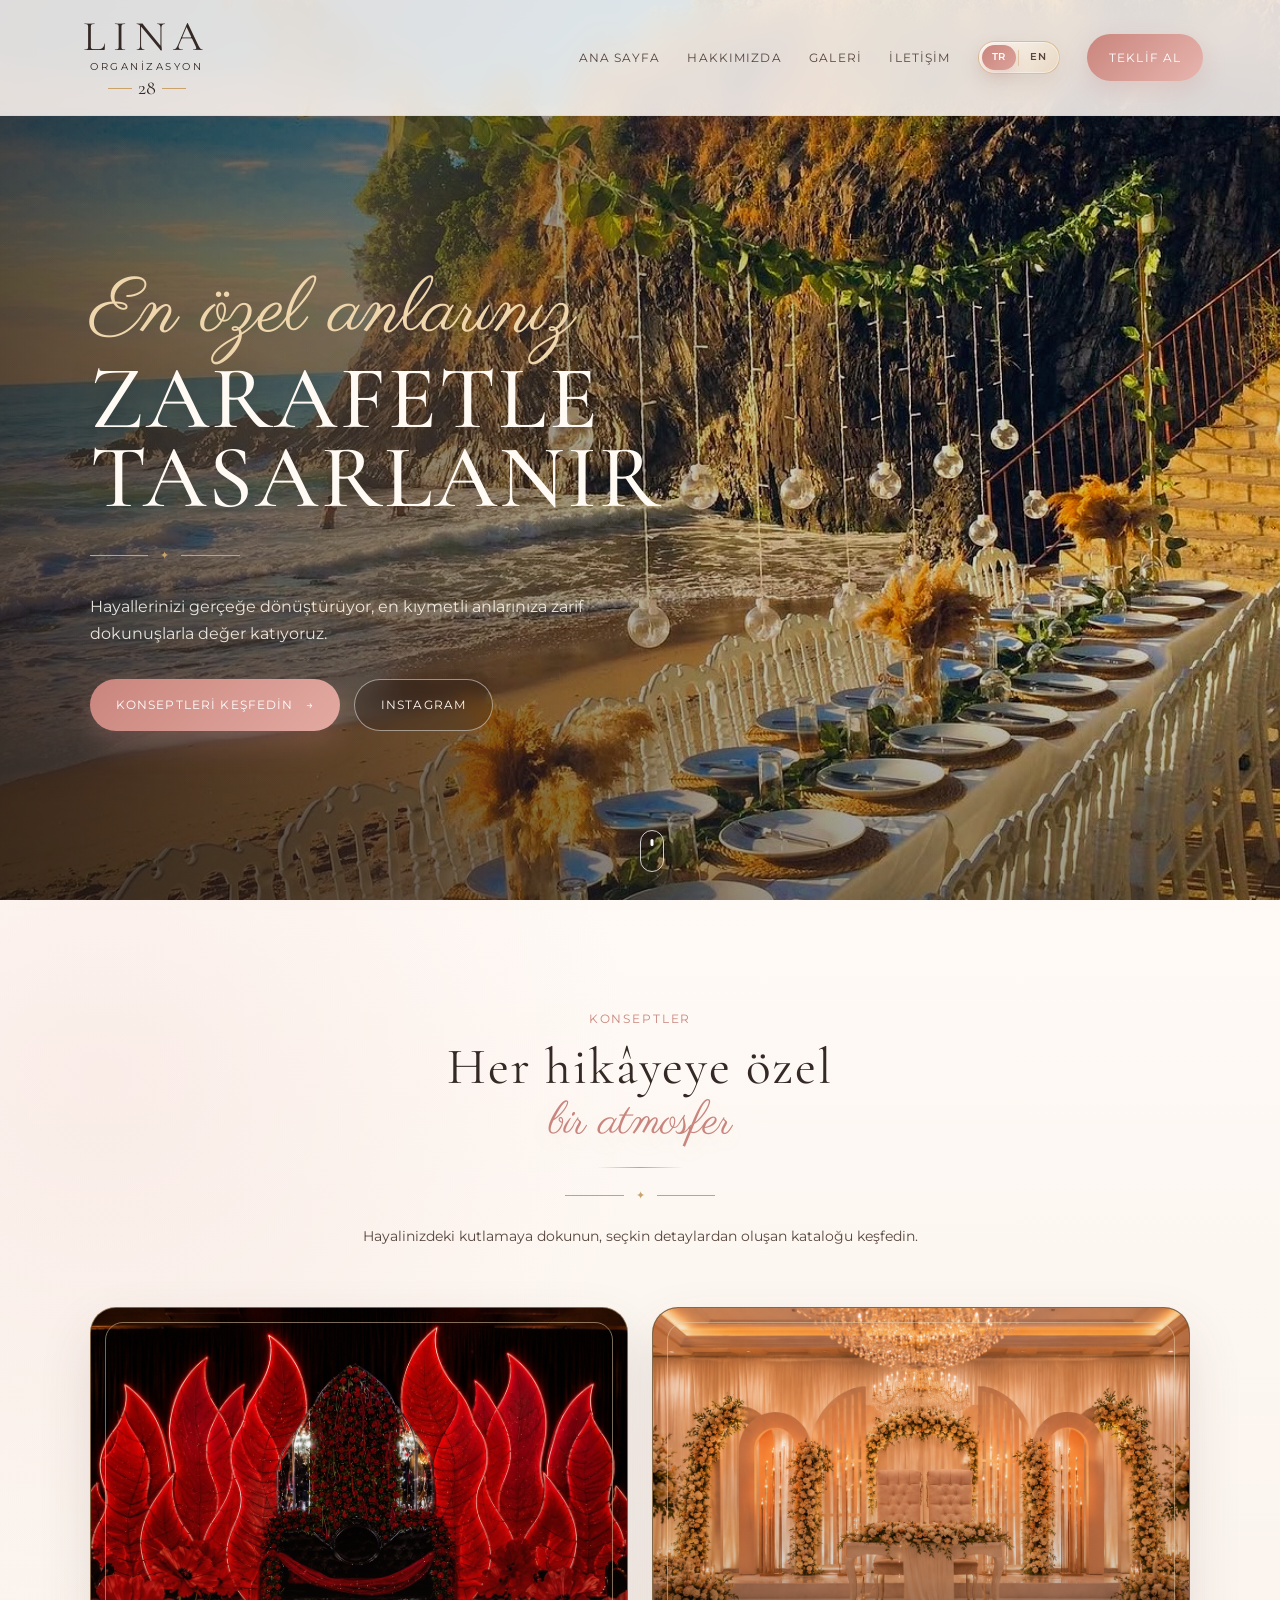
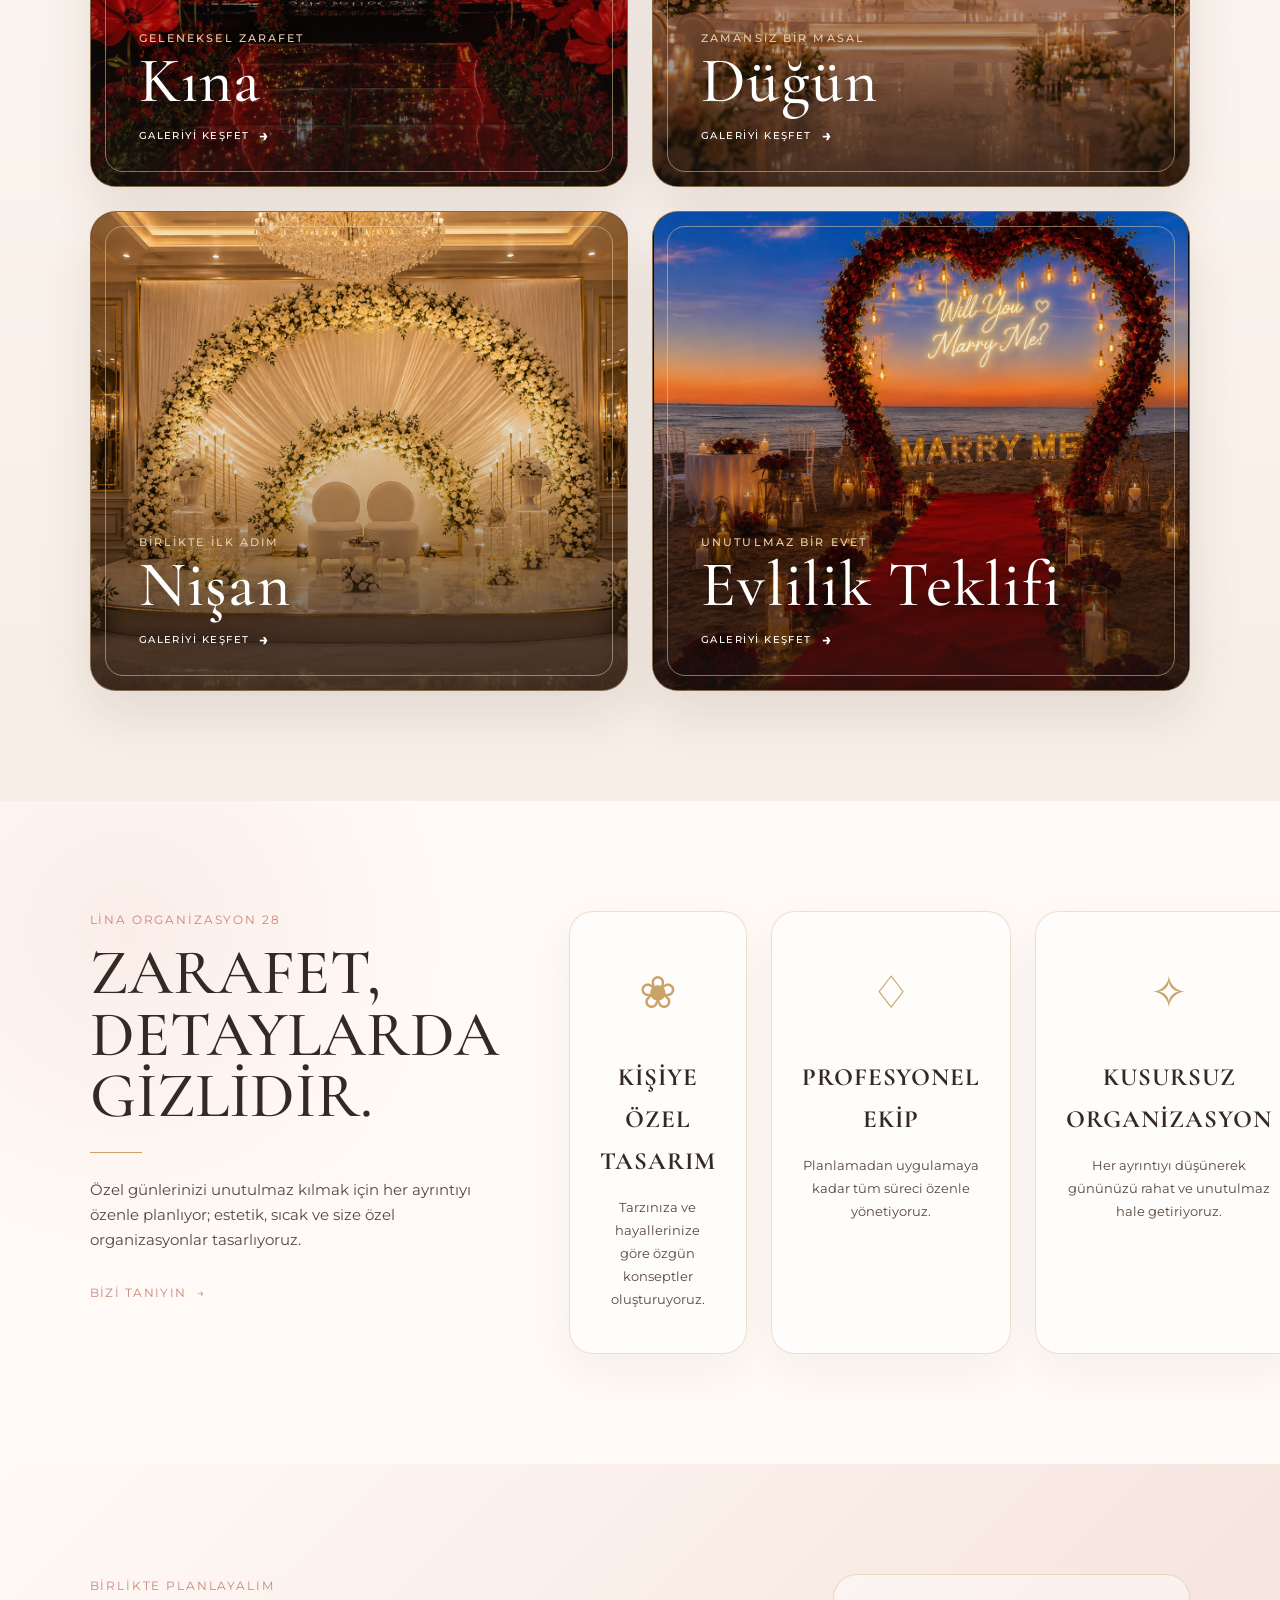
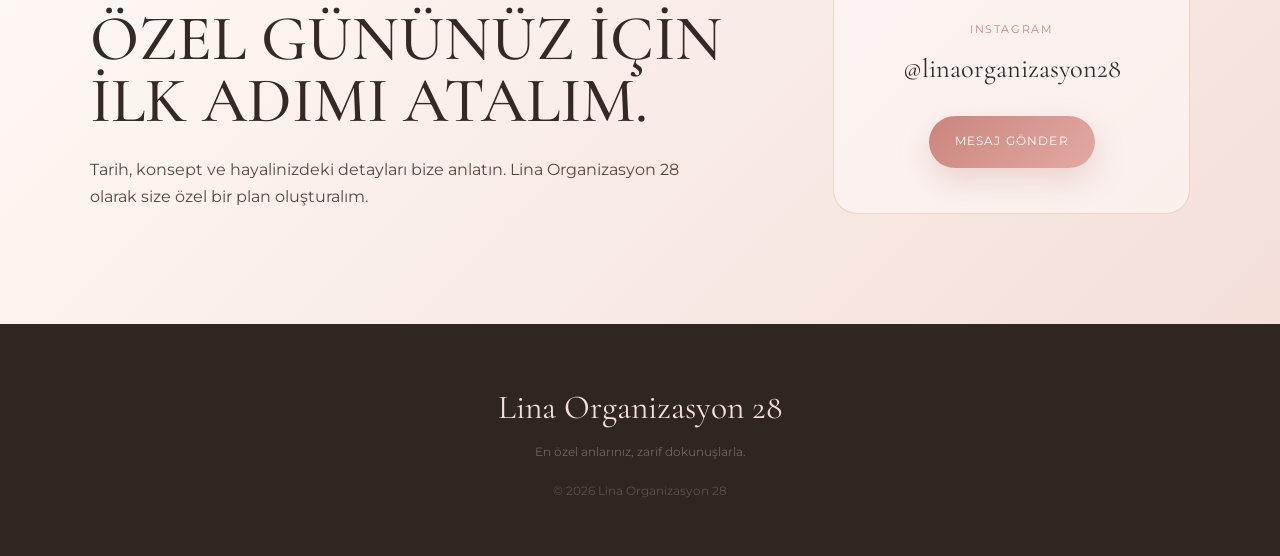
==== index.html @ 6e73aaab "Hero tasarımını daha canlı ve lüks yap" ====
<!DOCTYPE html>
<html lang="tr">
<head>
  <meta charset="UTF-8">
  <meta name="viewport" content="width=device-width, initial-scale=1.0">
  <meta name="description" content="Lina Organizasyon 28 - Düğün, nişan, kına, söz ve özel davet organizasyonları.">
  <title>Lina Organizasyon 28 | Zarafetle Tasarlanan Anlar</title>

  <link rel="preconnect" href="https://fonts.googleapis.com">
  <link rel="preconnect" href="https://fonts.gstatic.com" crossorigin>
  <link href="https://fonts.googleapis.com/css2?family=Cormorant+Garamond:wght@400;500;600;700&family=Montserrat:wght@300;400;500;600&family=Parisienne&display=swap" rel="stylesheet">

  <link rel="stylesheet" href="style.css?v=16">
</head>
<body>
  <header class="site-header">
    <a class="brand" href="#anasayfa">
      <span class="brand-main">LINA</span>
      <span class="brand-sub">ORGANİZASYON</span>
      <span class="brand-num">28</span>
    </a>

    <div class="language-switch mobile-language" role="group" aria-label="Dil seçimi" data-i18n-aria="languageLabel">
      <button type="button" data-language="tr" aria-pressed="true">TR</button>
      <span></span>
      <button type="button" data-language="en" aria-pressed="false">EN</button>
    </div>

    <button class="menu-toggle" aria-label="Menüyü aç" data-i18n-aria="menuOpen" aria-expanded="false">
      <span></span>
      <span></span>
    </button>

    <nav class="nav">
      <a href="#anasayfa" data-i18n="navHome">Ana Sayfa</a>
      <a href="#hakkimizda" data-i18n="navAbout">Hakkımızda</a>
      <a href="#galeri" data-i18n="navGallery">Galeri</a>
      <a href="#iletisim" data-i18n="navContact">İletişim</a>
      <div class="language-switch" role="group" aria-label="Dil seçimi" data-i18n-aria="languageLabel">
        <button type="button" data-language="tr" aria-pressed="true">TR</button>
        <span></span>
        <button type="button" data-language="en" aria-pressed="false">EN</button>
      </div>
      <a class="nav-button" href="https://www.instagram.com/linaorganizasyon28/" target="_blank" rel="noreferrer" data-i18n="navQuote">Teklif Al</a>
    </nav>
  </header>

  <main>
    <section class="hero" id="anasayfa">
      <div class="hero-shade"></div>
      <div class="hero-glow"></div>

      <div class="hero-content reveal">
        <p class="script" data-i18n="heroScript">En özel anlarınız</p>
        <h1 data-i18n-html="heroTitle">ZARAFETLE<br>TASARLANIR</h1>

        <div class="ornament">
          <span></span><b>✦</b><span></span>
        </div>

        <p class="hero-text" data-i18n="heroText">
          Hayallerinizi gerçeğe dönüştürüyor,
          en kıymetli anlarınıza zarif dokunuşlarla değer katıyoruz.
        </p>

        <div class="hero-actions">
          <a class="btn btn-primary" href="#galeri"><span data-i18n="heroCta">Konseptleri Keşfedin</span> <span>→</span></a>
          <a class="btn btn-soft" href="https://www.instagram.com/linaorganizasyon28/" target="_blank" rel="noreferrer">Instagram</a>
        </div>
      </div>

      <a class="scroll" href="#galeri" aria-label="Aşağı kaydır" data-i18n-aria="scrollDown"><span></span></a>
    </section>

    <section class="concepts section" id="galeri">
      <div class="section-title reveal">
        <p class="eyebrow" data-i18n="conceptsEyebrow">Konseptler</p>
        <h2 class="concepts-title" data-i18n-html="conceptsTitle"><span class="concepts-title-main">Her hikâyeye özel</span><span class="concepts-title-accent">bir atmosfer</span></h2>
        <div class="ornament dark">
          <span></span><b>✦</b><span></span>
        </div>
        <p class="concepts-intro" data-i18n="conceptsIntro">Hayalinizdeki kutlamaya dokunun, seçkin detaylardan oluşan kataloğu keşfedin.</p>
      </div>

      <div class="concept-grid">
        <button class="concept-card reveal" type="button" data-concept="kina" aria-haspopup="dialog">
          <img src="konseptler/kina.jpg" alt="Lüks kına gecesi konsepti" data-i18n-alt="kinaAlt" loading="lazy">
          <span class="concept-card-shade"></span>
          <span class="concept-card-copy"><small data-i18n="kinaKicker">Geleneksel zarafet</small><strong data-i18n="kinaTitle">Kına</strong><i><span data-i18n="exploreGallery">Galeriyi keşfet</span> <b>→</b></i></span>
        </button>

        <button class="concept-card reveal" type="button" data-concept="dugun" aria-haspopup="dialog">
          <img src="konseptler/dugun.jpg" alt="Şampanya tonlarında lüks düğün konsepti" data-i18n-alt="dugunAlt" loading="lazy">
          <span class="concept-card-shade"></span>
          <span class="concept-card-copy"><small data-i18n="dugunKicker">Zamansız bir masal</small><strong data-i18n="dugunTitle">Düğün</strong><i><span data-i18n="exploreGallery">Galeriyi keşfet</span> <b>→</b></i></span>
        </button>

        <button class="concept-card reveal" type="button" data-concept="nisan" aria-haspopup="dialog">
          <img src="konseptler/nisan.jpg" alt="Çiçeklerle hazırlanmış lüks nişan konsepti" data-i18n-alt="nisanAlt" loading="lazy">
          <span class="concept-card-shade"></span>
          <span class="concept-card-copy"><small data-i18n="nisanKicker">Birlikte ilk adım</small><strong data-i18n="nisanTitle">Nişan</strong><i><span data-i18n="exploreGallery">Galeriyi keşfet</span> <b>→</b></i></span>
        </button>

        <button class="concept-card reveal" type="button" data-concept="evlilik-teklifi" aria-haspopup="dialog">
          <img src="konseptler/evlilik-teklifi.jpg" alt="Romantik ve lüks evlilik teklifi konsepti" data-i18n-alt="proposalAlt" loading="lazy">
          <span class="concept-card-shade"></span>
          <span class="concept-card-copy"><small data-i18n="proposalKicker">Unutulmaz bir evet</small><strong data-i18n="proposalTitle">Evlilik Teklifi</strong><i><span data-i18n="exploreGallery">Galeriyi keşfet</span> <b>→</b></i></span>
        </button>
      </div>
    </section>

    <div class="catalog" id="conceptCatalog" role="dialog" aria-modal="true" aria-labelledby="catalogTitle" hidden>
      <div class="catalog-backdrop" data-catalog-close></div>
      <div class="catalog-panel">
        <button class="catalog-close" type="button" data-catalog-close aria-label="Kataloğu kapat" data-i18n-aria="catalogClose"><span></span><span></span></button>
        <header class="catalog-header">
          <p class="eyebrow" data-i18n="catalogEyebrow">Lina özel seçkisi</p>
          <h2 id="catalogTitle"></h2>
          <p id="catalogDescription"></p>
        </header>
        <div class="catalog-feature">
          <img id="catalogMainImage" src="" alt="">
          <span class="catalog-counter" id="catalogCounter"></span>
        </div>
        <div class="catalog-thumbnails" id="catalogThumbnails" aria-label="Katalog fotoğrafları" data-i18n-aria="catalogPhotos"></div>
        <div class="catalog-offers" id="catalogOffers"></div>
      </div>
    </div>

    <section class="intro section" id="hakkimizda">
      <div class="intro-copy reveal">
        <p class="eyebrow">Lina Organizasyon 28</p>
        <h2 data-i18n-html="aboutTitle">Zarafet,<br>detaylarda gizlidir.</h2>
        <div class="short-line"></div>
        <p data-i18n="aboutText">
          Özel günlerinizi unutulmaz kılmak için her ayrıntıyı özenle planlıyor;
          estetik, sıcak ve size özel organizasyonlar tasarlıyoruz.
        </p>
        <a class="text-link" href="#iletisim"><span data-i18n="aboutLink">Bizi tanıyın</span> <span>→</span></a>
      </div>

      <div class="feature-grid">
        <article class="feature-card reveal">
          <div class="icon">❀</div>
          <h3 data-i18n="featureOneTitle">Kişiye Özel Tasarım</h3>
          <p data-i18n="featureOneText">Tarzınıza ve hayallerinize göre özgün konseptler oluşturuyoruz.</p>
        </article>

        <article class="feature-card reveal">
          <div class="icon">♢</div>
          <h3 data-i18n="featureTwoTitle">Profesyonel Ekip</h3>
          <p data-i18n="featureTwoText">Planlamadan uygulamaya kadar tüm süreci özenle yönetiyoruz.</p>
        </article>

        <article class="feature-card reveal">
          <div class="icon">✧</div>
          <h3 data-i18n="featureThreeTitle">Kusursuz Organizasyon</h3>
          <p data-i18n="featureThreeText">Her ayrıntıyı düşünerek gününüzü rahat ve unutulmaz hale getiriyoruz.</p>
        </article>
      </div>
    </section>

    <section class="contact section" id="iletisim">
      <div class="contact-copy reveal">
        <p class="eyebrow" data-i18n="contactEyebrow">Birlikte planlayalım</p>
        <h2 data-i18n-html="contactTitle">Özel gününüz için<br>ilk adımı atalım.</h2>
        <p data-i18n="contactText">
          Tarih, konsept ve hayalinizdeki detayları bize anlatın.
          Lina Organizasyon 28 olarak size özel bir plan oluşturalım.
        </p>
      </div>

      <div class="contact-box reveal">
        <p class="contact-label">Instagram</p>
        <p class="contact-handle">@linaorganizasyon28</p>
        <a class="btn btn-primary" href="https://www.instagram.com/linaorganizasyon28/" target="_blank" rel="noreferrer">
          <span data-i18n="contactCta">Mesaj Gönder</span>
        </a>
      </div>
    </section>
  </main>

  <footer>
    <div class="footer-logo">Lina Organizasyon 28</div>
    <p data-i18n="footerText">En özel anlarınız, zarif dokunuşlarla.</p>
    <p class="copy">© <span id="year"></span> Lina Organizasyon 28</p>
  </footer>

  <script src="scripts.js?v=15"></script>
</body>
</html>
---- style.css ----
:root {
  --cream: #fffaf6;
  --ivory: #f8f0ea;
  --blush: #e7b5ae;
  --blush-dark: #c9857d;
  --champagne: #caa36b;
  --champagne-soft: #e7cfab;
  --brown: #57463e;
  --brown-deep: #342925;
  --white: #ffffff;
  --line: rgba(202, 163, 107, .32);
}

* {
  box-sizing: border-box;
  margin: 0;
  padding: 0;
}

html {
  scroll-behavior: smooth;
}

body {
  font-family: "Montserrat", sans-serif;
  color: var(--brown);
  background: var(--cream);
  line-height: 1.7;
  overflow-x: hidden;
}

a {
  color: inherit;
  text-decoration: none;
}

.site-header {
  position: fixed;
  top: 0;
  left: 0;
  width: 100%;
  z-index: 50;
  display: flex;
  align-items: center;
  justify-content: space-between;
  padding: 18px 6vw;
  background: rgba(255, 250, 246, .86);
  backdrop-filter: blur(16px);
  border-bottom: 1px solid rgba(202, 163, 107, .16);
  transition: .35s ease;
}

.site-header.scrolled {
  padding-top: 10px;
  padding-bottom: 10px;
  box-shadow: 0 10px 30px rgba(69, 49, 41, .08);
}

.brand {
  display: inline-flex;
  flex-direction: column;
  align-items: center;
  line-height: .9;
  color: var(--brown-deep);
  min-width: 140px;
}

.brand-main {
  font-family: "Cormorant Garamond", serif;
  font-size: 2.65rem;
  letter-spacing: .18em;
}

.brand-sub {
  margin-top: 6px;
  font-size: .62rem;
  letter-spacing: .25em;
}

.brand-num {
  position: relative;
  margin-top: 8px;
  font-family: "Cormorant Garamond", serif;
  font-size: 1.25rem;
}

.brand-num::before,
.brand-num::after {
  content: "";
  position: absolute;
  top: 50%;
  width: 24px;
  height: 1px;
  background: var(--champagne);
}

.brand-num::before { right: 24px; }
.brand-num::after { left: 24px; }

.nav {
  display: flex;
  align-items: center;
  gap: 2.15vw;
  font-size: .78rem;
  text-transform: uppercase;
  letter-spacing: .09em;
}

.nav a {
  position: relative;
}

.nav a:not(.nav-button)::after {
  content: "";
  position: absolute;
  left: 0;
  bottom: -8px;
  width: 0;
  height: 1px;
  background: var(--blush-dark);
  transition: .3s;
}

.nav a:hover::after {
  width: 100%;
}

.nav-button {
  padding: 13px 22px;
  border-radius: 999px;
  color: white;
  background: linear-gradient(135deg, var(--blush-dark), var(--blush));
  box-shadow: 0 9px 24px rgba(201, 133, 125, .24);
}

.language-switch {
  display: inline-flex;
  align-items: center;
  gap: 2px;
  padding: 3px;
  border: 1px solid rgba(202,163,107,.58);
  border-radius: 999px;
  background: linear-gradient(135deg, rgba(255,250,246,.94), rgba(231,207,171,.42));
  box-shadow: 0 8px 22px rgba(87,70,62,.1), inset 0 0 0 1px rgba(255,255,255,.4);
}

.language-switch span {
  width: 1px;
  height: 16px;
  background: rgba(202,163,107,.46);
}

.language-switch button {
  min-width: 34px;
  padding: 7px 9px;
  border: 0;
  border-radius: 999px;
  color: var(--brown);
  background: transparent;
  font: 600 .64rem/1 "Montserrat", sans-serif;
  letter-spacing: .08em;
  cursor: pointer;
  transition: color .25s ease, background .25s ease, box-shadow .25s ease;
}

.language-switch button[aria-pressed="true"] {
  color: white;
  background: linear-gradient(135deg, var(--blush-dark), #dca29a);
  box-shadow: 0 5px 13px rgba(201,133,125,.28);
}

.language-switch button:focus-visible {
  outline: 2px solid var(--champagne);
  outline-offset: 3px;
}

.mobile-language {
  display: none;
}

.menu-toggle {
  display: none;
  border: 0;
  background: transparent;
  width: 34px;
  height: 30px;
}

.menu-toggle span {
  display: block;
  height: 1px;
  background: var(--brown);
  margin: 8px 0;
}

.hero {
  min-height: 100vh;
  position: relative;
  display: flex;
  align-items: center;
  background-color: #5f463c;
  isolation: isolate;
  overflow: hidden;
}

.hero::before {
  content: "";
  position: absolute;
  inset: 0;
  z-index: -3;
  background: url("lina-sahil.jpeg") center 56% / cover no-repeat;
  filter: saturate(1.18) contrast(1.14) brightness(.96);
  transform: scale(1.015);
}

.hero-shade {
  position: absolute;
  inset: 0;
  z-index: -2;
  background:
    linear-gradient(90deg, rgba(29,20,16,.76) 0%, rgba(45,30,24,.58) 30%, rgba(39,26,21,.18) 58%, rgba(20,14,12,.08) 100%),
    linear-gradient(0deg, rgba(24,16,13,.34) 0%, transparent 38%, rgba(24,16,13,.1) 100%);
}

.hero-glow {
  position: absolute;
  inset: 0;
  z-index: -1;
  background: radial-gradient(circle at 18% 44%, rgba(218,181,127,.16), transparent 34%);
}

.hero-content {
  width: min(650px, 88vw);
  margin-left: 7vw;
  padding-top: 105px;
}

.script {
  font-family: "Parisienne", cursive;
  font-size: clamp(2.7rem, 6vw, 5.4rem);
  color: #efd6ad;
  line-height: 1;
  margin-bottom: 10px;
}

.hero h1,
.section h2,
.gallery h2 {
  font-family: "Cormorant Garamond", serif;
  font-weight: 500;
  color: var(--brown-deep);
  text-transform: uppercase;
}

.hero h1 {
  font-size: clamp(3.4rem, 7vw, 6.5rem);
  line-height: .88;
  letter-spacing: .025em;
  color: #fffaf3;
  text-shadow: 0 4px 28px rgba(20, 12, 9, .34);
}

html[lang="en"] .hero h1 {
  font-size: clamp(3.2rem, 6vw, 5.8rem);
}

.ornament {
  display: flex;
  align-items: center;
  gap: 12px;
  margin: 28px 0;
  width: 150px;
  color: var(--champagne);
}

.ornament span {
  flex: 1;
  height: 1px;
  background: currentColor;
}

.ornament b {
  font-size: .7rem;
  font-weight: 400;
}

.hero-text {
  max-width: 520px;
  font-size: 1rem;
  color: rgba(255, 250, 243, .88);
  text-shadow: 0 2px 16px rgba(20, 12, 9, .3);
}

.hero-actions {
  display: flex;
  flex-wrap: wrap;
  gap: 14px;
  margin-top: 32px;
}

.btn {
  display: inline-flex;
  align-items: center;
  justify-content: center;
  gap: 12px;
  min-height: 52px;
  padding: 0 26px;
  border-radius: 999px;
  text-transform: uppercase;
  font-size: .72rem;
  letter-spacing: .1em;
  transition: transform .25s ease, box-shadow .25s ease, background .25s ease;
}

.btn:hover {
  transform: translateY(-2px);
}

.btn-primary {
  color: white;
  background: linear-gradient(135deg, var(--blush-dark), #e3aaa2);
  box-shadow: 0 12px 30px rgba(201, 133, 125, .28);
}

.btn-soft {
  color: #fffaf3;
  border: 1px solid rgba(255,255,255,.48);
  background: rgba(35,24,20,.24);
  backdrop-filter: blur(8px);
}

.scroll {
  position: absolute;
  left: 50%;
  bottom: 28px;
  width: 24px;
  height: 42px;
  border: 1px solid rgba(255,255,255,.78);
  border-radius: 20px;
}

.scroll span {
  position: absolute;
  top: 8px;
  left: 50%;
  width: 3px;
  height: 7px;
  border-radius: 4px;
  background: white;
  transform: translateX(-50%);
  animation: scroll 1.8s infinite;
}

@keyframes scroll {
  0% { opacity: 0; transform: translate(-50%, 0); }
  45% { opacity: 1; }
  100% { opacity: 0; transform: translate(-50%, 14px); }
}

.section {
  padding: 110px 7vw;
}

.intro {
  display: grid;
  grid-template-columns: .9fr 1.7fr;
  gap: 70px;
  background:
    radial-gradient(circle at 10% 20%, rgba(231,181,174,.18), transparent 25%),
    var(--cream);
}

.eyebrow {
  color: var(--blush-dark);
  text-transform: uppercase;
  font-size: .72rem;
  letter-spacing: .16em;
  margin-bottom: 12px;
}

.intro-copy h2,
.contact h2 {
  font-size: clamp(2.8rem, 5vw, 4.7rem);
  line-height: .96;
}

.short-line {
  width: 52px;
  height: 1px;
  background: var(--champagne);
  margin: 25px 0;
}

.intro-copy > p:not(.eyebrow) {
  max-width: 400px;
  font-size: .92rem;
}

.text-link {
  display: inline-flex;
  gap: 10px;
  margin-top: 30px;
  text-transform: uppercase;
  font-size: .74rem;
  letter-spacing: .12em;
  color: var(--blush-dark);
}

.feature-grid {
  display: grid;
  grid-template-columns: repeat(3, 1fr);
  gap: 24px;
}

.feature-card {
  min-height: 340px;
  padding: 42px 30px;
  border: 1px solid var(--line);
  border-radius: 24px;
  background: rgba(255,255,255,.5);
  text-align: center;
  box-shadow: 0 16px 44px rgba(71,48,39,.05);
  transition: transform .35s ease, box-shadow .35s ease;
}

.feature-card:hover {
  transform: translateY(-7px);
  box-shadow: 0 20px 54px rgba(71,48,39,.09);
}

.icon {
  font-size: 2.8rem;
  color: var(--champagne);
  margin-bottom: 26px;
}

.feature-card h3 {
  font-family: "Cormorant Garamond", serif;
  font-size: 1.55rem;
  text-transform: uppercase;
  letter-spacing: .04em;
  color: var(--brown-deep);
}

.feature-card p {
  font-size: .84rem;
  margin-top: 14px;
}

.section-title {
  text-align: center;
  margin-bottom: 58px;
}

.section-title h2 {
  font-size: clamp(2.8rem, 5vw, 4.8rem);
}

.section-title .ornament {
  margin: 18px auto 0;
}

.ornament.dark {
  color: var(--champagne);
}

.concepts {
  background:
    radial-gradient(circle at 8% 12%, rgba(231,181,174,.18), transparent 30%),
    linear-gradient(180deg, #fffaf6 0%, #f7eee6 100%);
}

.concepts .section-title {
  max-width: 760px;
  margin-inline: auto;
}

.concepts .concepts-title {
  position: relative;
  display: flex;
  align-items: center;
  flex-direction: column;
  gap: 2px;
  padding-bottom: 23px;
  font-size: clamp(2.15rem, 4vw, 3.75rem);
  font-weight: 400;
  line-height: .98;
  letter-spacing: .035em;
  text-transform: none;
}

.concepts-title::after {
  content: "";
  position: absolute;
  bottom: 0;
  left: 50%;
  width: 86px;
  height: 1px;
  background: linear-gradient(90deg, transparent, var(--champagne), transparent);
  opacity: 0;
  transform: translateX(-50%) scaleX(0);
  transform-origin: center;
}

.concepts-title-main,
.concepts-title-accent {
  display: block;
  opacity: 0;
  transform: translateY(16px);
}

.concepts-title-main {
  color: var(--brown-deep);
}

.concepts-title-accent {
  margin-top: 6px;
  color: var(--blush-dark);
  font-family: "Parisienne", cursive;
  font-size: .9em;
  font-weight: 400;
  letter-spacing: 0;
  text-shadow: 0 8px 24px rgba(201,133,125,.14);
}

.section-title.visible .concepts-title-main {
  animation: conceptTitleRise .8s cubic-bezier(.2,.7,.25,1) .08s forwards;
}

.section-title.visible .concepts-title-accent {
  animation: conceptTitleRise .9s cubic-bezier(.2,.7,.25,1) .25s forwards;
}

.section-title.visible .concepts-title::after {
  animation: conceptLineReveal .9s ease .5s forwards;
}

@keyframes conceptTitleRise {
  to {
    opacity: 1;
    transform: translateY(0);
  }
}

@keyframes conceptLineReveal {
  to {
    opacity: 1;
    transform: translateX(-50%) scaleX(1);
  }
}

.concepts-intro {
  max-width: 620px;
  margin: 20px auto 0;
  font-size: .88rem;
}

@media (prefers-reduced-motion: reduce) {
  .concepts-title-main,
  .concepts-title-accent,
  .concepts-title::after {
    animation: none !important;
    opacity: 1;
    transform: none;
  }

  .concepts-title::after {
    transform: translateX(-50%) scaleX(1);
  }
}

.concept-grid {
  max-width: 1320px;
  margin: 0 auto;
  display: grid;
  grid-template-columns: repeat(2, minmax(0, 1fr));
  gap: 24px;
}

.concept-card {
  position: relative;
  min-height: 480px;
  overflow: hidden;
  padding: 0;
  border: 1px solid rgba(202,163,107,.5);
  border-radius: 26px;
  background: #3b2e29;
  color: white;
  cursor: pointer;
  text-align: left;
  box-shadow: 0 22px 54px rgba(71,48,39,.12);
}

.concept-card::after {
  content: "";
  position: absolute;
  inset: 14px;
  z-index: 2;
  border: 1px solid rgba(231,207,171,.52);
  border-radius: 18px;
  pointer-events: none;
}

.concept-card img {
  width: 100%;
  height: 100%;
  position: absolute;
  inset: 0;
  object-fit: cover;
  transition: transform .7s cubic-bezier(.2,.75,.25,1);
}

.concept-card-shade {
  position: absolute;
  inset: 0;
  z-index: 1;
  background: linear-gradient(180deg, rgba(27,18,15,.03) 32%, rgba(27,18,15,.2) 58%, rgba(27,18,15,.78) 100%);
}

.concept-card-copy {
  position: absolute;
  z-index: 3;
  left: 48px;
  right: 48px;
  bottom: 42px;
  display: flex;
  flex-direction: column;
  text-shadow: 0 2px 18px rgba(22,14,11,.42);
}

.concept-card-copy small {
  margin-bottom: 4px;
  color: var(--champagne-soft);
  font: 500 .66rem/1.4 "Montserrat", sans-serif;
  letter-spacing: .2em;
  text-transform: uppercase;
}

.concept-card-copy strong {
  font: 500 clamp(2.8rem, 5vw, 4.6rem)/.95 "Cormorant Garamond", serif;
  letter-spacing: .02em;
}

.concept-card-copy i {
  display: flex;
  align-items: center;
  gap: 10px;
  margin-top: 16px;
  font: normal 500 .65rem/1 "Montserrat", sans-serif;
  letter-spacing: .14em;
  text-transform: uppercase;
}

.concept-card-copy i b {
  font-size: 1rem;
  transition: transform .3s ease;
}

.concept-card:hover img,
.concept-card:focus-visible img {
  transform: scale(1.045);
}

.concept-card:hover .concept-card-copy i b,
.concept-card:focus-visible .concept-card-copy i b {
  transform: translateX(5px);
}

.concept-card:focus-visible {
  outline: 3px solid var(--champagne);
  outline-offset: 5px;
}

body.catalog-open {
  overflow: hidden;
}

.catalog[hidden] {
  display: none;
}

.catalog {
  position: fixed;
  inset: 0;
  z-index: 100;
  display: grid;
  place-items: center;
  padding: 24px;
}

.catalog-backdrop {
  position: absolute;
  inset: 0;
  background: rgba(30,22,19,.88);
  backdrop-filter: blur(12px);
}

.catalog-panel {
  position: relative;
  z-index: 1;
  width: min(1180px, 100%);
  max-height: calc(100vh - 48px);
  overflow-y: auto;
  padding: 48px;
  border: 1px solid rgba(231,207,171,.42);
  border-radius: 28px;
  background: linear-gradient(145deg, #fffaf6, #f1e3d8);
  box-shadow: 0 30px 90px rgba(0,0,0,.35);
}

.catalog-close {
  position: absolute;
  top: 24px;
  right: 24px;
  z-index: 3;
  width: 46px;
  height: 46px;
  border: 1px solid rgba(87,70,62,.22);
  border-radius: 50%;
  background: rgba(255,250,246,.9);
  cursor: pointer;
}

.catalog-close span {
  position: absolute;
  top: 50%;
  left: 12px;
  width: 20px;
  height: 1px;
  background: var(--brown-deep);
  transform: rotate(45deg);
}

.catalog-close span:last-child {
  transform: rotate(-45deg);
}

.catalog-header {
  padding-right: 60px;
  margin-bottom: 28px;
}

.catalog-header h2 {
  color: var(--brown-deep);
  font: 500 clamp(2.8rem, 6vw, 5rem)/.95 "Cormorant Garamond", serif;
  text-transform: uppercase;
}

.catalog-header > p:last-child {
  max-width: 680px;
  margin-top: 10px;
  font-size: .85rem;
}

.catalog-feature {
  position: relative;
  overflow: hidden;
  min-height: 520px;
  border-radius: 20px;
  background: #392d28;
  box-shadow: 0 18px 44px rgba(71,48,39,.14);
}

.catalog-feature img {
  position: absolute;
  inset: 0;
  width: 100%;
  height: 100%;
  object-fit: cover;
}

.catalog-counter {
  position: absolute;
  right: 18px;
  bottom: 18px;
  padding: 7px 13px;
  border: 1px solid rgba(255,255,255,.28);
  border-radius: 999px;
  color: white;
  background: rgba(31,22,19,.58);
  backdrop-filter: blur(8px);
  font-size: .68rem;
  letter-spacing: .12em;
}

.catalog-thumbnails {
  display: grid;
  grid-template-columns: repeat(auto-fit, minmax(150px, 1fr));
  gap: 14px;
  margin-top: 18px;
}

.catalog-offers[hidden],
.catalog-feature[hidden],
.catalog-thumbnails[hidden] {
  display: none;
}

.catalog-offers {
  display: grid;
  grid-template-columns: repeat(2, minmax(0, 1fr));
  gap: 22px;
}

.catalog-offer-card {
  overflow: hidden;
  border: 1px solid rgba(202,163,107,.42);
  border-radius: 20px;
  background: rgba(255,255,255,.64);
  box-shadow: 0 16px 40px rgba(71,48,39,.1);
  scroll-margin: 28px;
  transition: border-color .3s ease, box-shadow .3s ease;
}

.catalog-offer-card.selected {
  border-color: var(--champagne);
  box-shadow: 0 0 0 3px rgba(202,163,107,.2), 0 22px 52px rgba(71,48,39,.16);
}

.catalog-offer-card > img {
  display: block;
  width: 100%;
  aspect-ratio: 1 / 1;
  object-fit: cover;
}

.catalog-offer-card > div {
  display: flex;
  align-items: stretch;
  flex-direction: column;
  gap: 12px;
  padding: 22px;
}

.catalog-offer-card h3 {
  color: var(--brown-deep);
  font: 500 clamp(1.35rem, 2.4vw, 1.9rem)/1 "Cormorant Garamond", serif;
  letter-spacing: .035em;
  text-transform: uppercase;
}

.catalog-offer-prompt {
  color: #79685f;
  font-size: .72rem;
  line-height: 1.5;
}

.catalog-offer-actions {
  display: grid;
  grid-template-columns: repeat(2, minmax(0, 1fr));
  gap: 10px;
  margin-top: 4px;
}

.catalog-contact-card {
  display: flex;
  flex-direction: column;
  gap: 3px;
  padding: 14px;
  border: 1px solid rgba(202,163,107,.34);
  border-radius: 14px;
  background: rgba(255,250,246,.82);
}

.catalog-contact-card > strong {
  color: var(--brown-deep);
  font: 600 .78rem/1.3 "Montserrat", sans-serif;
}

.catalog-contact-card > span {
  color: #8a766c;
  font-size: .64rem;
  letter-spacing: .04em;
}

.catalog-contact-controls {
  display: grid;
  grid-template-columns: 1.25fr .75fr;
  gap: 7px;
  margin-top: 9px;
}

.catalog-contact-button {
  display: inline-flex;
  align-items: center;
  justify-content: center;
  min-height: 38px;
  padding: 9px 12px;
  border: 1px solid rgba(201,133,125,.34);
  border-radius: 999px;
  font-size: .64rem;
  font-weight: 600;
  letter-spacing: .06em;
  text-transform: uppercase;
  text-align: center;
  transition: transform .25s ease, box-shadow .25s ease, background .25s ease;
}

.catalog-contact-button.whatsapp {
  color: white;
  background: linear-gradient(135deg, var(--blush-dark), #dca29a);
  box-shadow: 0 7px 18px rgba(201,133,125,.22);
}

.catalog-contact-button.call {
  color: var(--brown-deep);
  background: linear-gradient(135deg, #fffaf6, var(--champagne-soft));
  box-shadow: 0 7px 18px rgba(202,163,107,.16);
}

.catalog-contact-button:hover,
.catalog-contact-button:focus-visible {
  transform: translateY(-2px);
  box-shadow: 0 11px 24px rgba(87,70,62,.22);
}

.catalog-thumb {
  position: relative;
  overflow: hidden;
  min-height: 120px;
  padding: 0;
  border: 2px solid transparent;
  border-radius: 14px;
  background: #e4d6cc;
  cursor: pointer;
}

.catalog-thumb img {
  position: absolute;
  inset: 0;
  width: 100%;
  height: 100%;
  object-fit: cover;
}

.catalog-thumb.active {
  border-color: var(--champagne);
  box-shadow: 0 7px 20px rgba(87,70,62,.16);
}

.contact {
  display: grid;
  grid-template-columns: 1.3fr .7fr;
  align-items: center;
  gap: 80px;
  background: linear-gradient(135deg, #fffaf6, #f4dfd9);
}

.contact-copy > p:last-child {
  max-width: 600px;
  margin-top: 25px;
}

.contact-box {
  padding: 45px;
  border: 1px solid rgba(202,163,107,.35);
  border-radius: 24px;
  background: rgba(255,255,255,.45);
  text-align: center;
}

.contact-label {
  text-transform: uppercase;
  letter-spacing: .14em;
  font-size: .7rem;
  color: var(--blush-dark);
}

.contact-handle {
  font-family: "Cormorant Garamond", serif;
  font-size: 1.65rem;
  margin: 8px 0 24px;
  color: var(--brown-deep);
}

footer {
  padding: 55px 7vw;
  text-align: center;
  color: #75645c;
  background: #2f2521;
}

.footer-logo {
  font-family: "Cormorant Garamond", serif;
  font-size: 2.1rem;
  color: #f4dfd9;
  margin-bottom: 5px;
}

footer p {
  font-size: .78rem;
}

.copy {
  margin-top: 18px;
  opacity: .7;
}

.reveal {
  opacity: 0;
  transform: translateY(26px);
  transition: opacity .8s ease, transform .8s ease;
}

.reveal.visible {
  opacity: 1;
  transform: translateY(0);
}

@media (max-width: 980px) {
  .site-header {
    padding: 12px 5vw;
  }

  .brand-main {
    font-size: 2rem;
  }

  .nav {
    position: fixed;
    top: 0;
    right: -100%;
    width: min(350px, 86vw);
    height: 100vh;
    padding: 120px 36px 50px;
    flex-direction: column;
    align-items: flex-start;
    gap: 26px;
    background: rgba(255,250,246,.98);
    transition: right .35s ease;
    box-shadow: -20px 0 50px rgba(52,41,37,.08);
  }

  .nav .language-switch {
    display: none;
  }

  .mobile-language {
    display: inline-flex;
    position: absolute;
    top: 50%;
    right: calc(5vw + 52px);
    z-index: 61;
    transform: translateY(-50%);
    background: linear-gradient(135deg, rgba(255,250,246,.98), rgba(231,207,171,.58));
    backdrop-filter: blur(10px);
  }

  .nav-button {
    order: 3;
  }

  .nav.open { right: 0; }

  .menu-toggle {
    display: block;
    z-index: 60;
  }

  .intro,
  .contact {
    grid-template-columns: 1fr;
  }

  .feature-grid {
    grid-template-columns: 1fr;
  }

  .feature-card {
    min-height: auto;
  }

  .concept-card {
    min-height: 410px;
  }

  .catalog-panel {
    padding: 40px;
  }

  .catalog-feature {
    min-height: 440px;
  }
}

@media (max-width: 650px) {
  .hero {
    min-height: 94vh;
  }

  .hero::before {
    background-position: 64% center;
  }

  .hero-shade {
    background:
      linear-gradient(90deg, rgba(29,20,16,.74) 0%, rgba(42,28,23,.56) 48%, rgba(25,17,14,.16) 100%),
      linear-gradient(0deg, rgba(22,15,12,.38) 0%, transparent 48%);
  }

  .hero-glow {
    background: radial-gradient(circle at 18% 42%, rgba(218,181,127,.14), transparent 42%);
  }

  .hero-content {
    margin-left: 6vw;
    padding-top: 90px;
  }

  .script {
    font-size: 2.65rem;
  }

  .hero h1 {
    font-size: 3.4rem;
  }

  html[lang="en"] .hero h1 {
    font-size: 3rem;
  }

  .hero-text {
    font-size: .88rem;
    max-width: 82vw;
  }

  .section {
    padding: 78px 6vw;
  }

  .intro {
    gap: 45px;
  }

  .concept-grid {
    grid-template-columns: 1fr;
    gap: 18px;
  }

  .concept-card {
    min-height: 430px;
    border-radius: 20px;
  }

  .concept-card::after {
    inset: 10px;
    border-radius: 14px;
  }

  .concept-card-copy {
    left: 30px;
    right: 30px;
    bottom: 30px;
  }

  .catalog {
    padding: 0;
  }

  .catalog-panel {
    width: 100%;
    height: 100%;
    max-height: none;
    padding: 74px 20px 30px;
    border: 0;
    border-radius: 0;
  }

  .catalog-close {
    position: fixed;
    top: 16px;
    right: 16px;
  }

  .catalog-header {
    padding-right: 0;
  }

  .catalog-feature {
    min-height: 54vh;
    border-radius: 16px;
  }

  .catalog-thumbnails {
    grid-template-columns: repeat(2, minmax(0, 1fr));
  }

  .catalog-offers {
    grid-template-columns: 1fr;
  }

  .catalog-offer-card > div {
    align-items: stretch;
    flex-direction: column;
  }

  .catalog-offer-actions {
    grid-template-columns: 1fr;
  }

  .catalog-thumb {
    min-height: 100px;
  }

  .contact {
    gap: 40px;
  }

  .contact-box {
    padding: 35px 20px;
  }
}
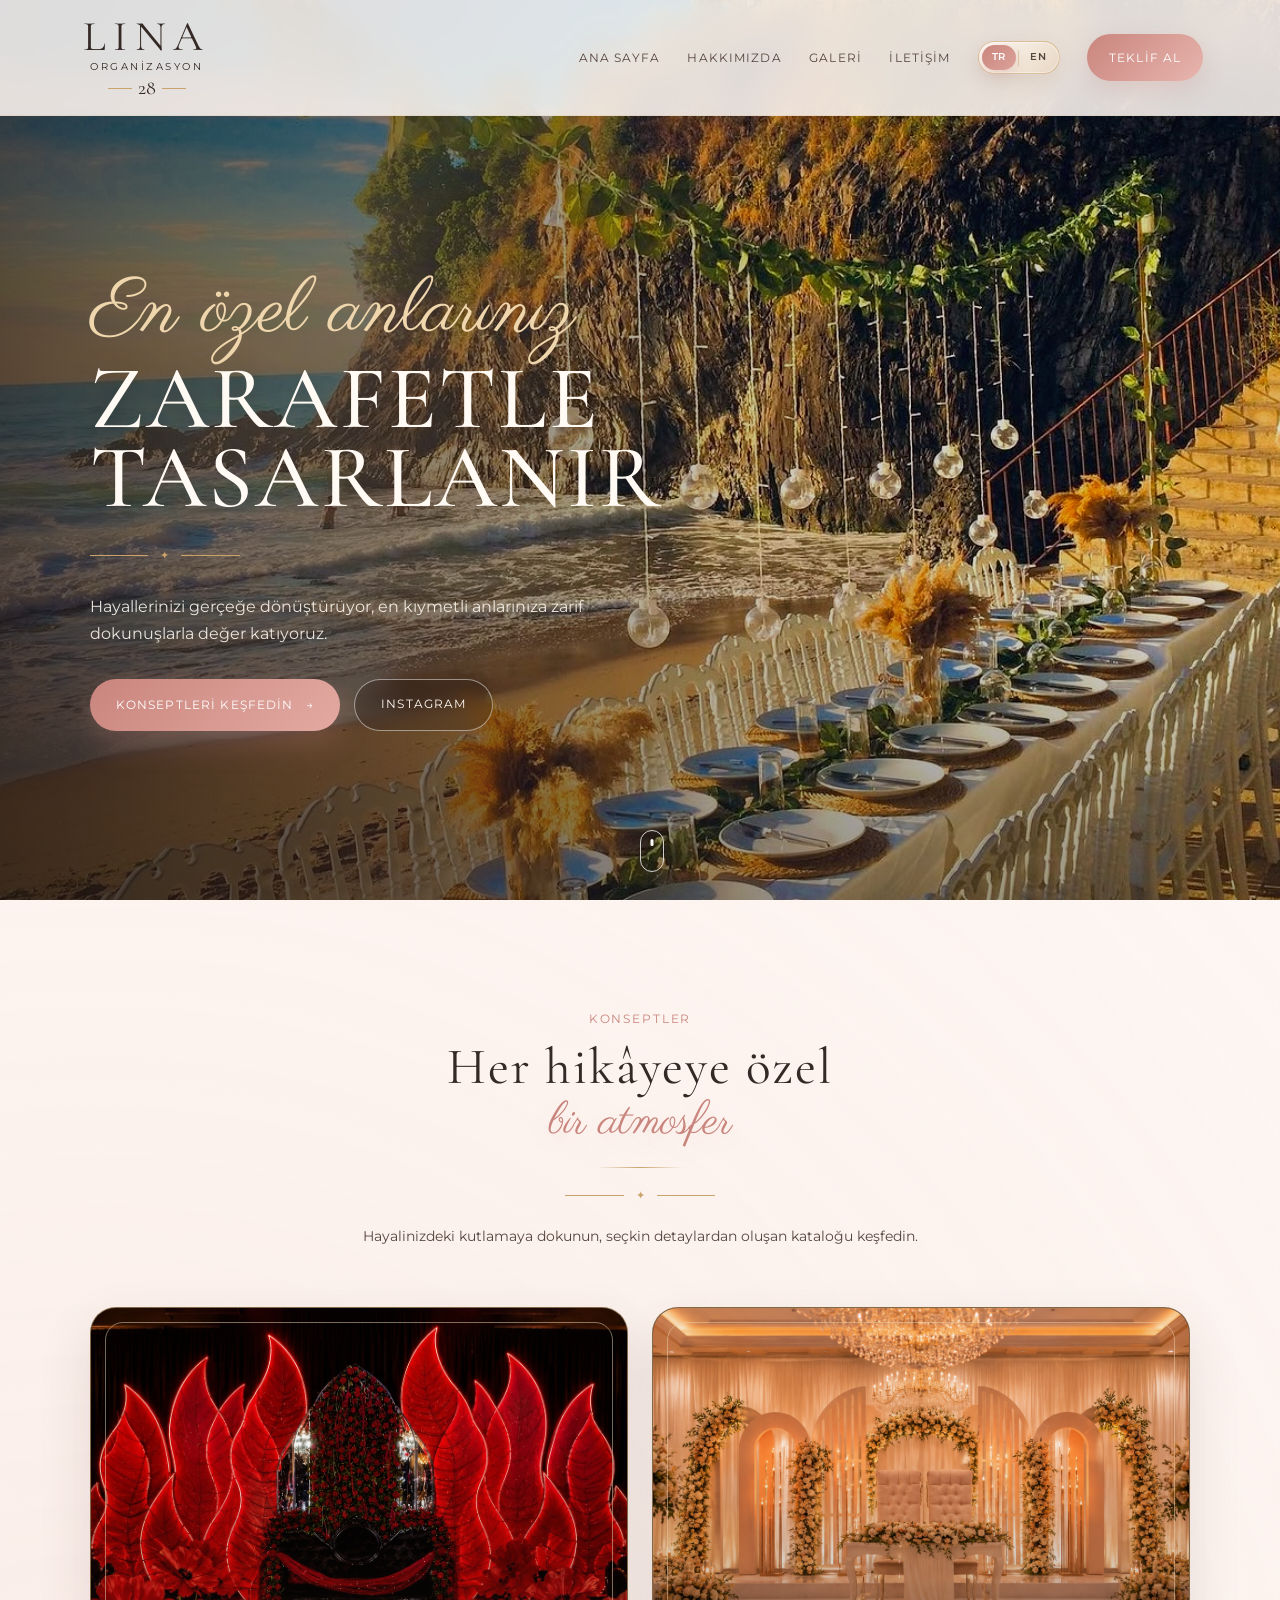
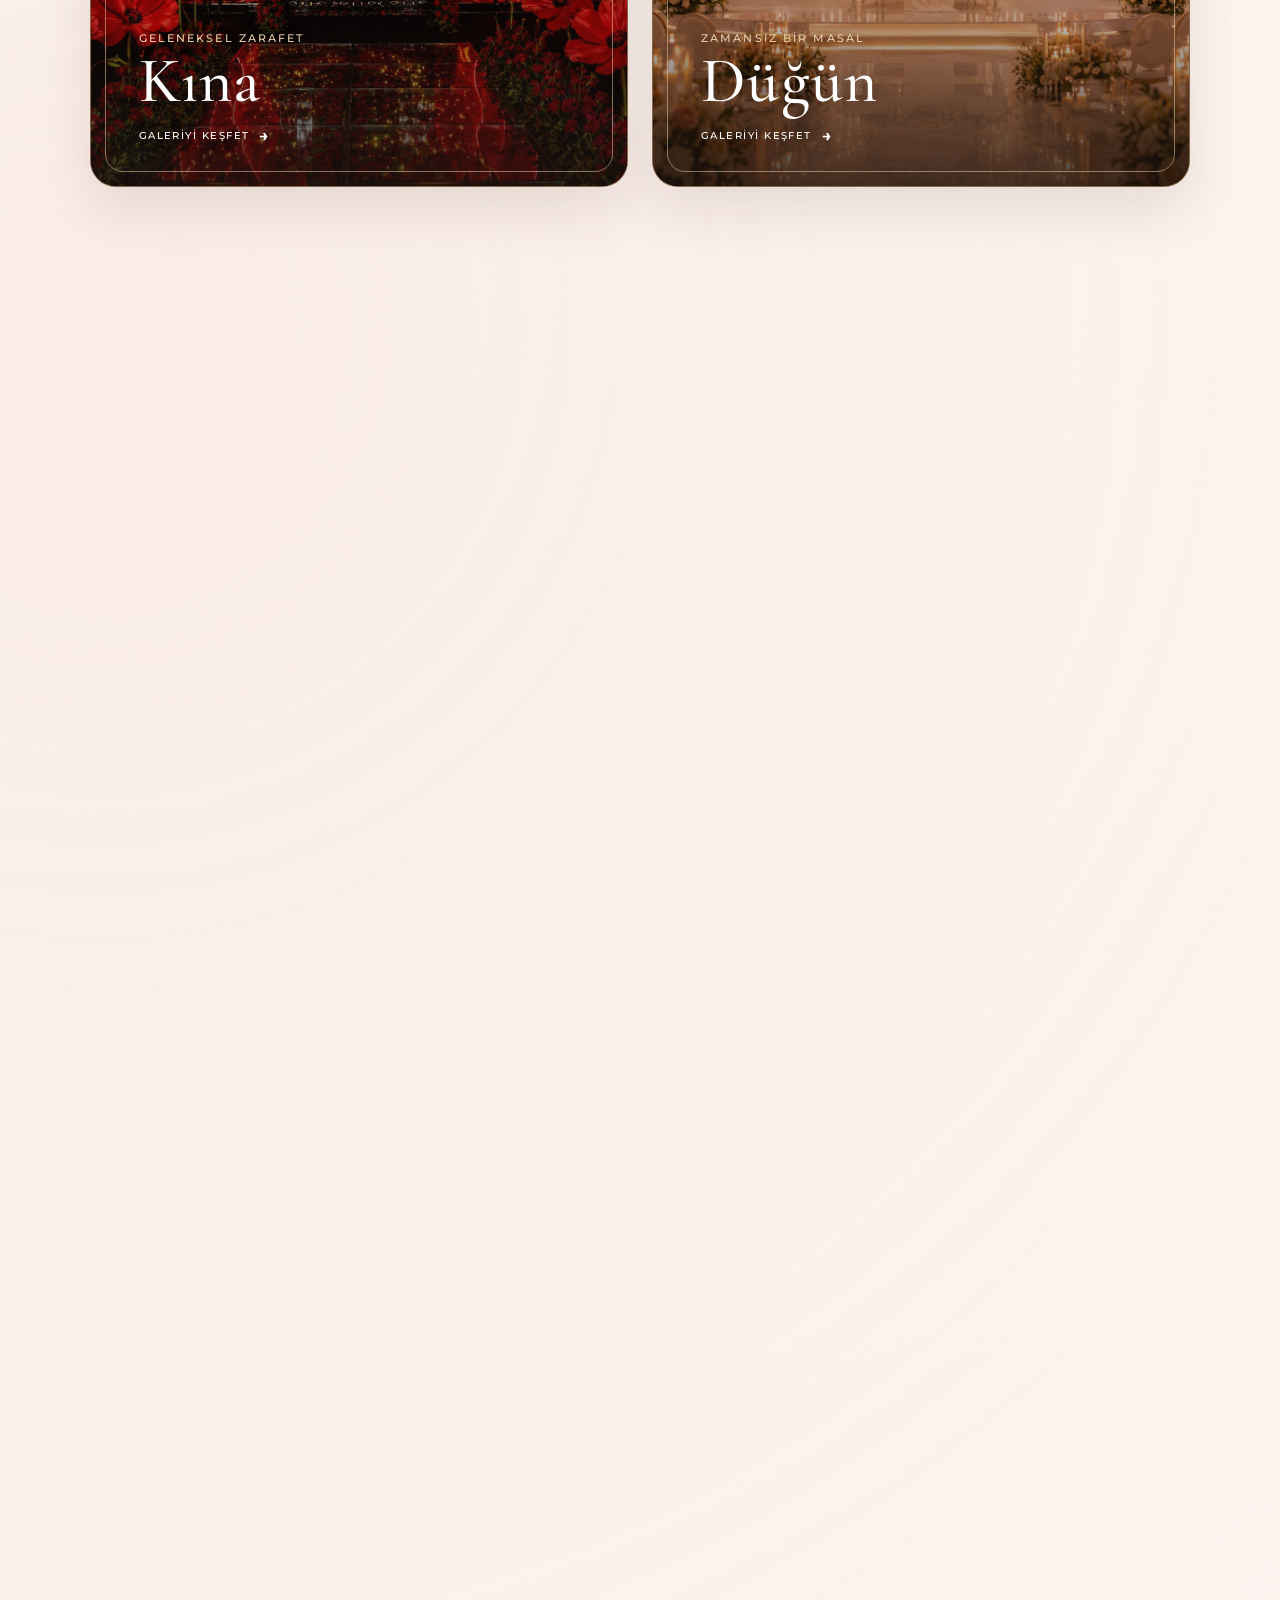
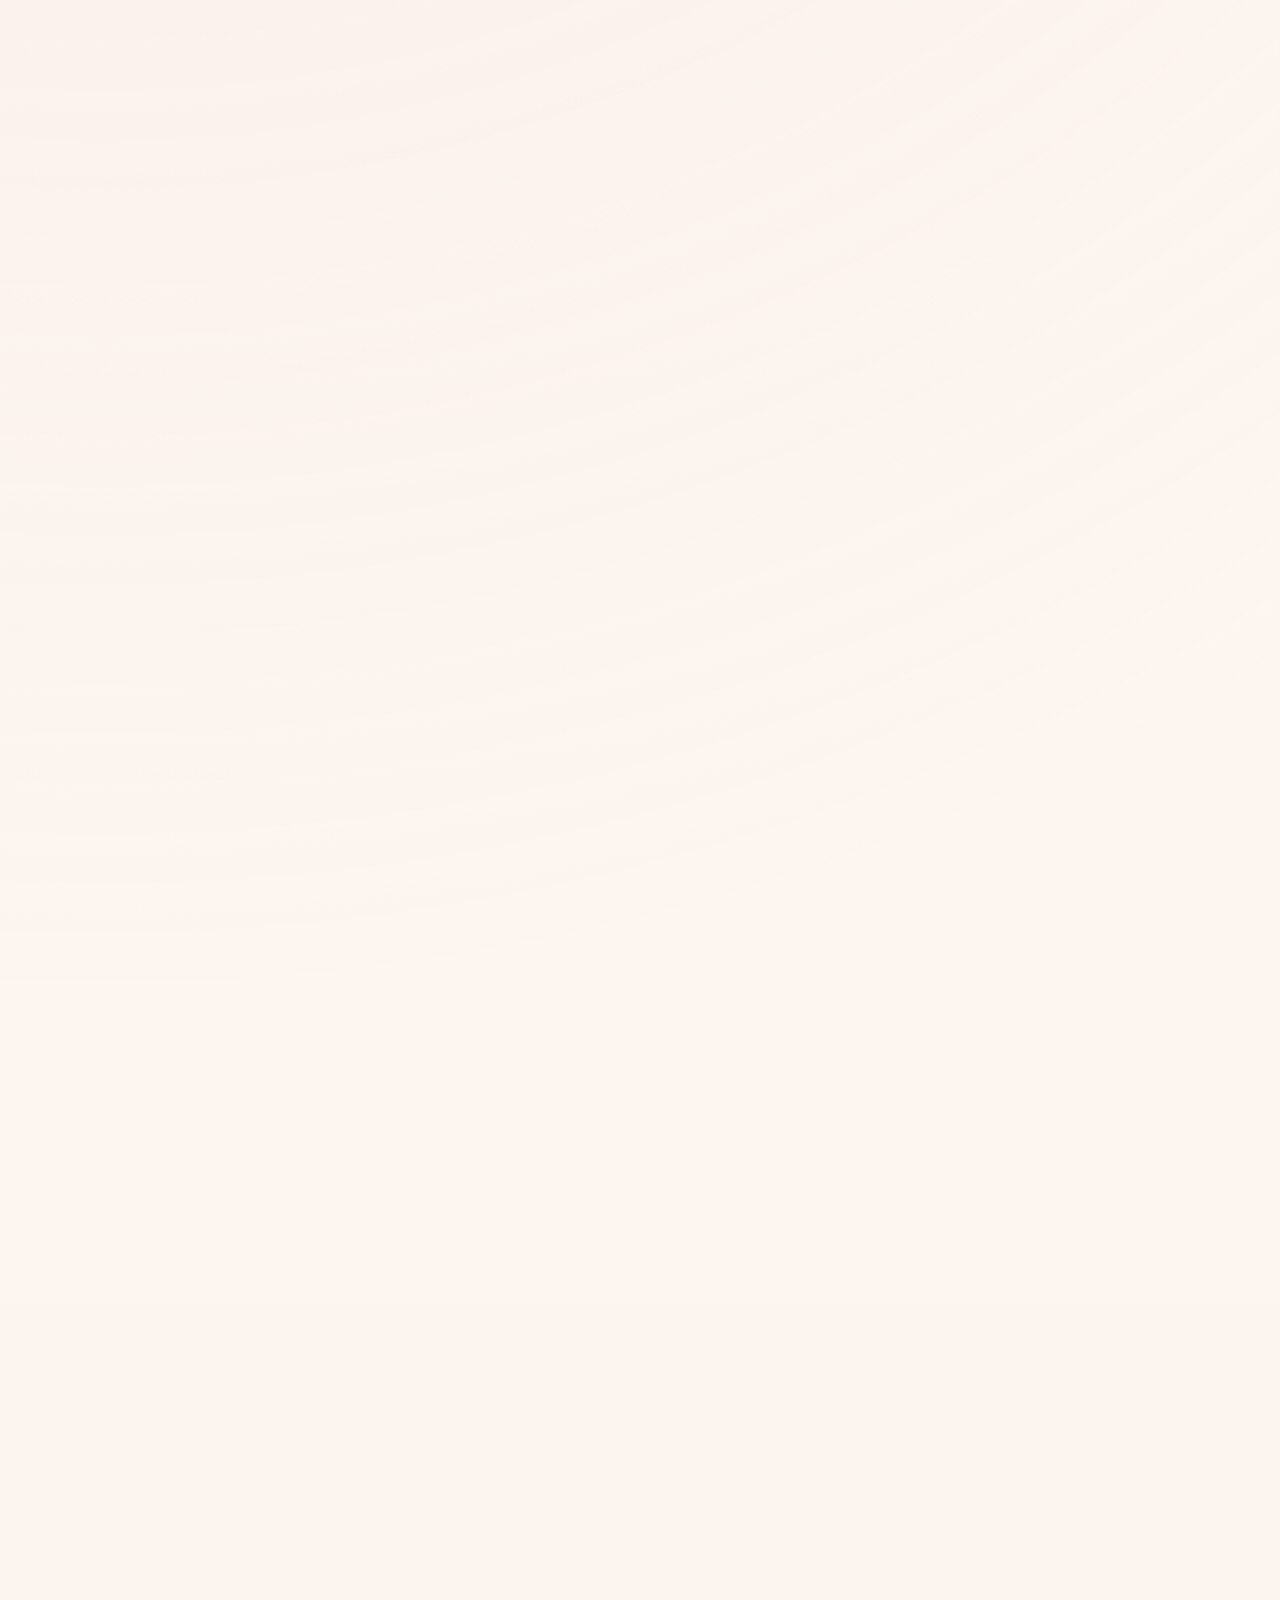
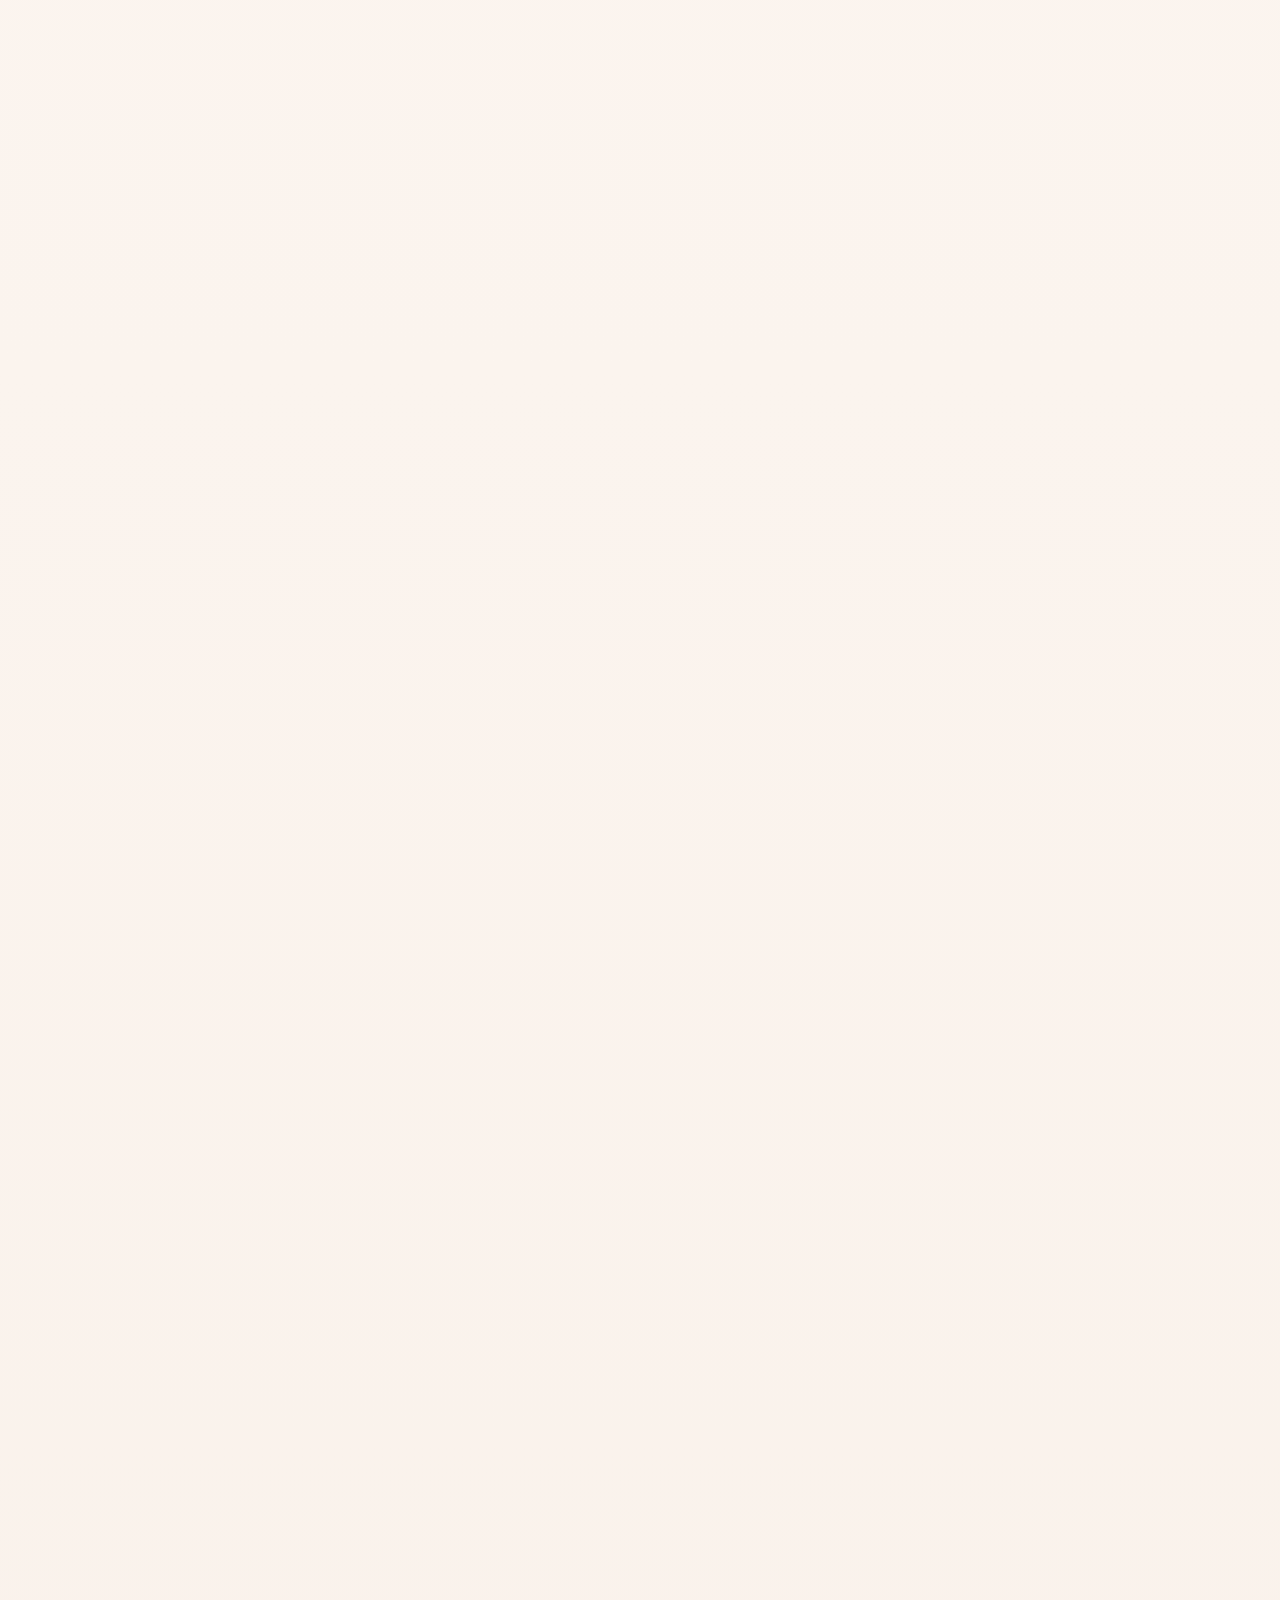
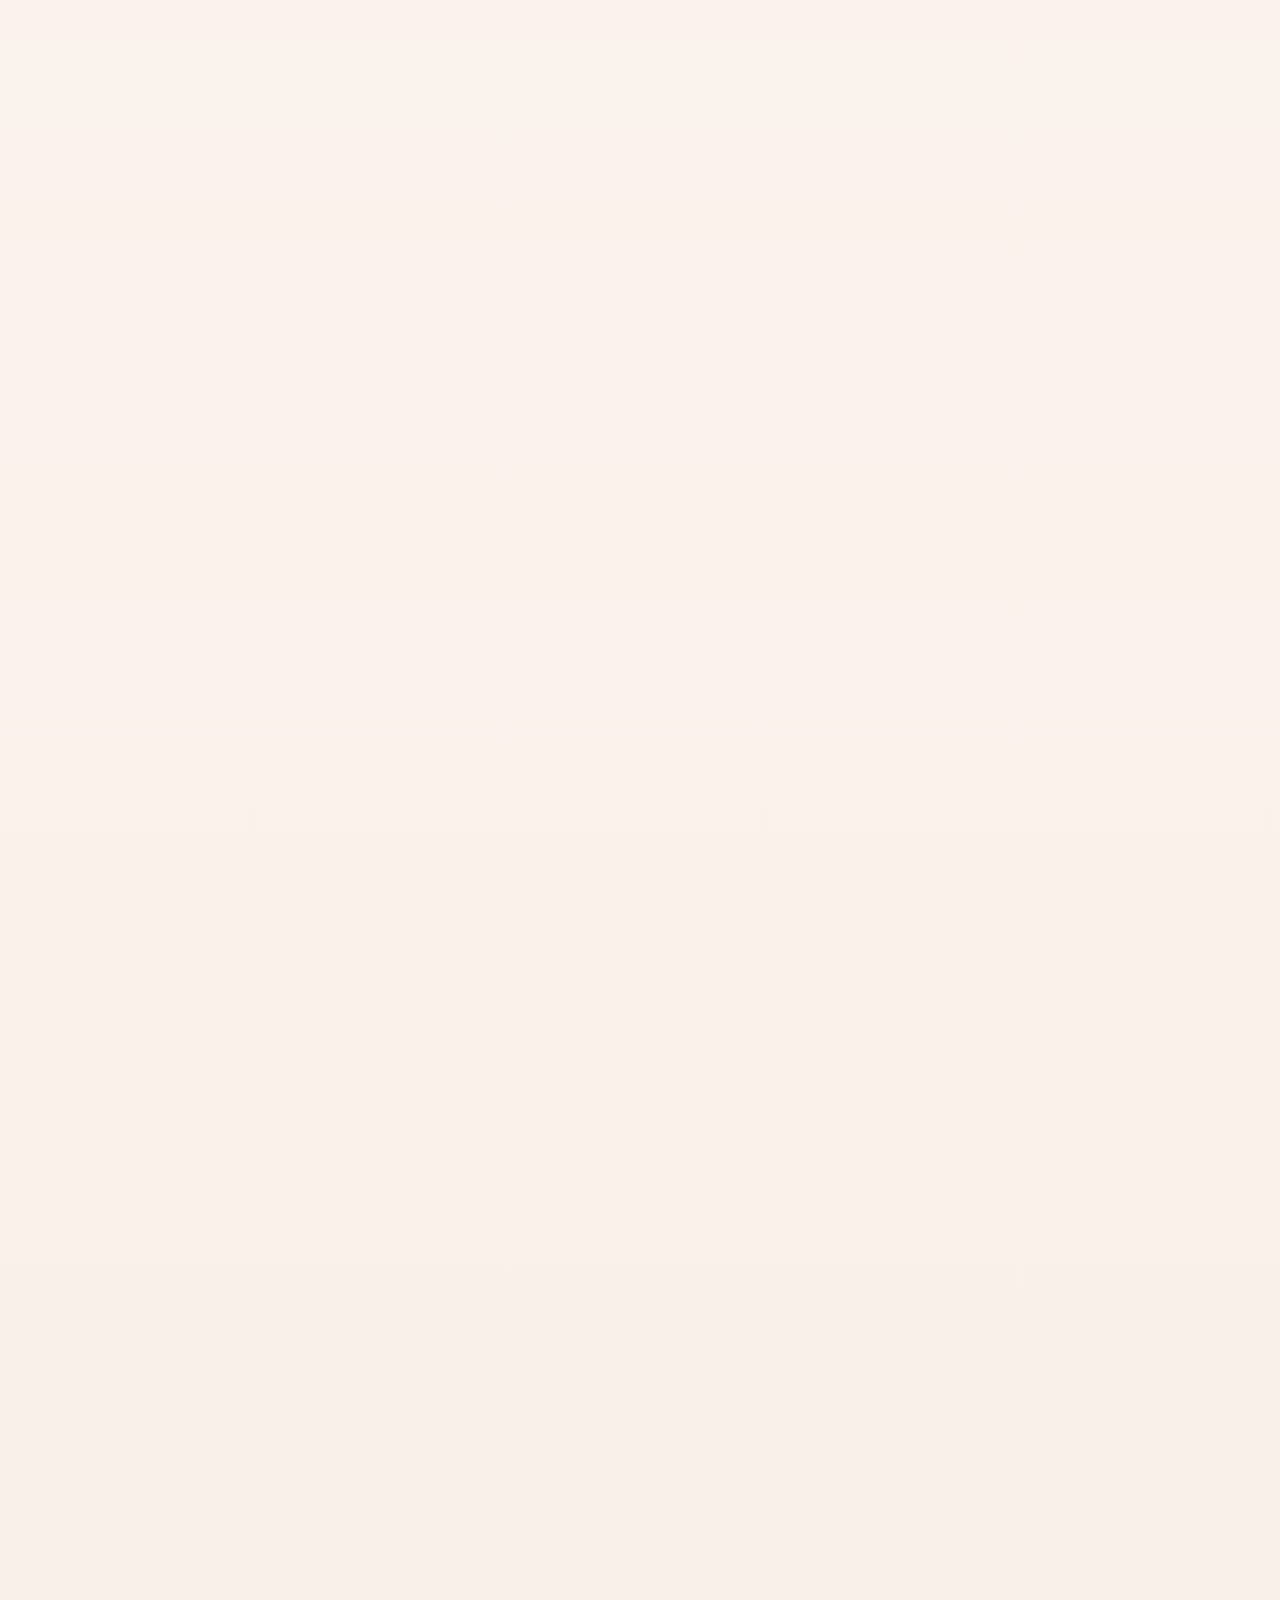
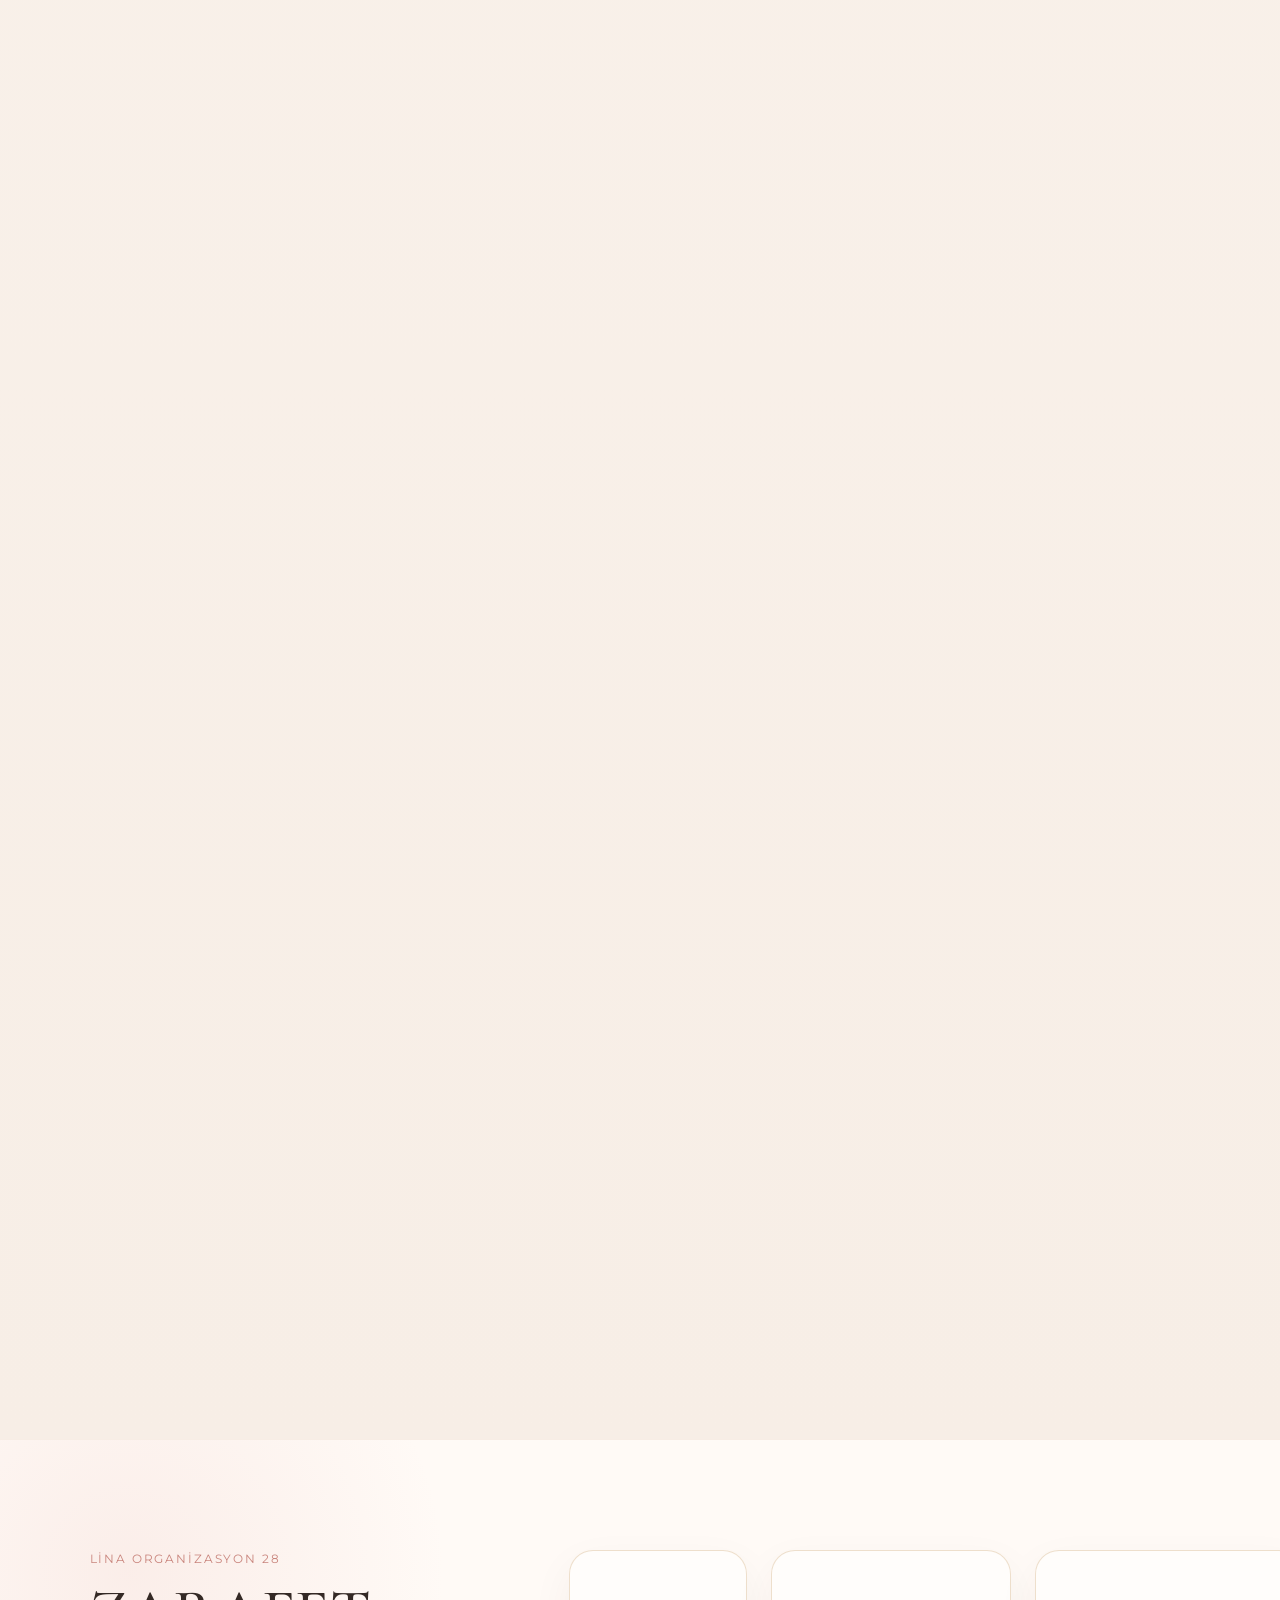
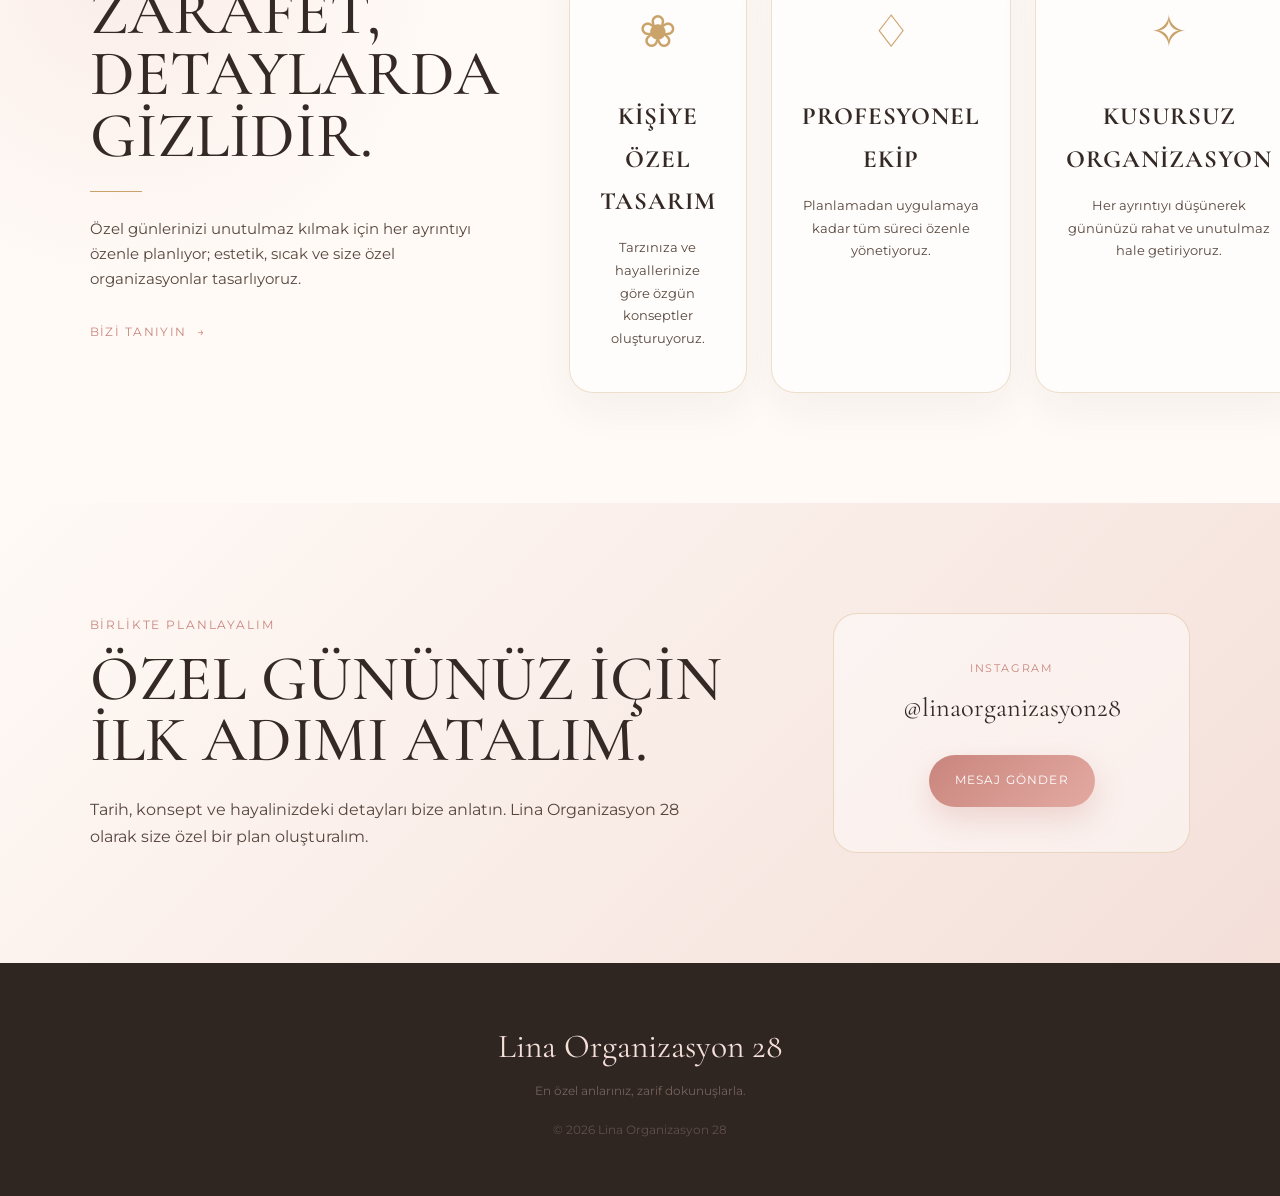
==== commit 88df74ff: "Zera Art Film fotoğraf ve video hizmetini galeriye ekle" ====
--- a/index.html
+++ b/index.html
@@ -3,14 +3,15 @@
 <head>
   <meta charset="UTF-8">
   <meta name="viewport" content="width=device-width, initial-scale=1.0">
-  <meta name="description" content="Lina Organizasyon 28 - Düğün, nişan, kına, söz ve özel davet organizasyonları.">
+  <meta name="description" content="Lina Organizasyon 28 - Düğün, nişan, kına, fotoğraf ve video hizmetleri.">
   <title>Lina Organizasyon 28 | Zarafetle Tasarlanan Anlar</title>
 
   <link rel="preconnect" href="https://fonts.googleapis.com">
   <link rel="preconnect" href="https://fonts.gstatic.com" crossorigin>
   <link href="https://fonts.googleapis.com/css2?family=Cormorant+Garamond:wght@400;500;600;700&family=Montserrat:wght@300;400;500;600&family=Parisienne&display=swap" rel="stylesheet">
 
-  <link rel="stylesheet" href="style.css?v=16">
+  <link rel="stylesheet" href="style.css?v=17">
+  <link rel="stylesheet" href="zera.css?v=1">
 </head>
 <body>
   <header class="site-header">
@@ -101,11 +102,36 @@
           <span class="concept-card-copy"><small data-i18n="nisanKicker">Birlikte ilk adım</small><strong data-i18n="nisanTitle">Nişan</strong><i><span data-i18n="exploreGallery">Galeriyi keşfet</span> <b>→</b></i></span>
         </button>
 
-        <button class="concept-card reveal" type="button" data-concept="evlilik-teklifi" aria-haspopup="dialog">
-          <img src="konseptler/evlilik-teklifi.jpg" alt="Romantik ve lüks evlilik teklifi konsepti" data-i18n-alt="proposalAlt" loading="lazy">
-          <span class="concept-card-shade"></span>
-          <span class="concept-card-copy"><small data-i18n="proposalKicker">Unutulmaz bir evet</small><strong data-i18n="proposalTitle">Evlilik Teklifi</strong><i><span data-i18n="exploreGallery">Galeriyi keşfet</span> <b>→</b></i></span>
-        </button>
+        <a class="concept-card reveal zera-concept-card" href="https://www.instagram.com/zeraartfilm/" target="_blank" rel="noreferrer" aria-label="Zera Art Film Instagram">
+          <img src="imageszeraartfilm-kapak.jpg" alt="Zera Art Film fotoğraf ve video hizmeti" loading="lazy">
+          <span class="concept-card-shade"></span>
+          <span class="concept-card-copy">
+            <small>Fotoğraf &amp; Video</small>
+            <strong>Zera Art Film</strong>
+            <i>Hizmeti incele <b>→</b></i>
+          </span>
+        </a>
+      </div>
+
+      <div class="zera-service reveal" id="zera-art-film">
+        <div class="zera-service-image">
+          <img src="imageszeraartfilm-kapak.jpg" alt="Zera Art Film fotoğraf ve video çekimi" loading="lazy">
+        </div>
+        <div class="zera-service-copy">
+          <p class="eyebrow">Lina Organizasyon 28</p>
+          <p class="zera-kicker">Anlaşmalı Fotoğraf &amp; Video Hizmeti</p>
+          <h2>Zera Art Film</h2>
+          <div class="short-line"></div>
+          <p class="zera-description">Organizasyonunuzun en özel anlarını profesyonel fotoğraf ve video çekimleriyle ölümsüzleştiriyoruz. Lina Organizasyon 28 olarak anlaşmalı çözüm ortağımız Zera Art Film ile çekim hizmetini organizasyonunuza dahil ediyoruz.</p>
+          <div class="zera-contact">
+            <div><span>Instagram</span><strong>@zeraartfilm</strong></div>
+            <div><span>İletişim</span><strong>0551 368 36 28</strong></div>
+          </div>
+          <div class="zera-actions">
+            <a class="btn btn-primary" href="https://www.instagram.com/zeraartfilm/" target="_blank" rel="noreferrer">Instagram'ı İncele</a>
+            <a class="btn zera-phone" href="tel:+905513683628">Ara</a>
+          </div>
+        </div>
       </div>
     </section>
 
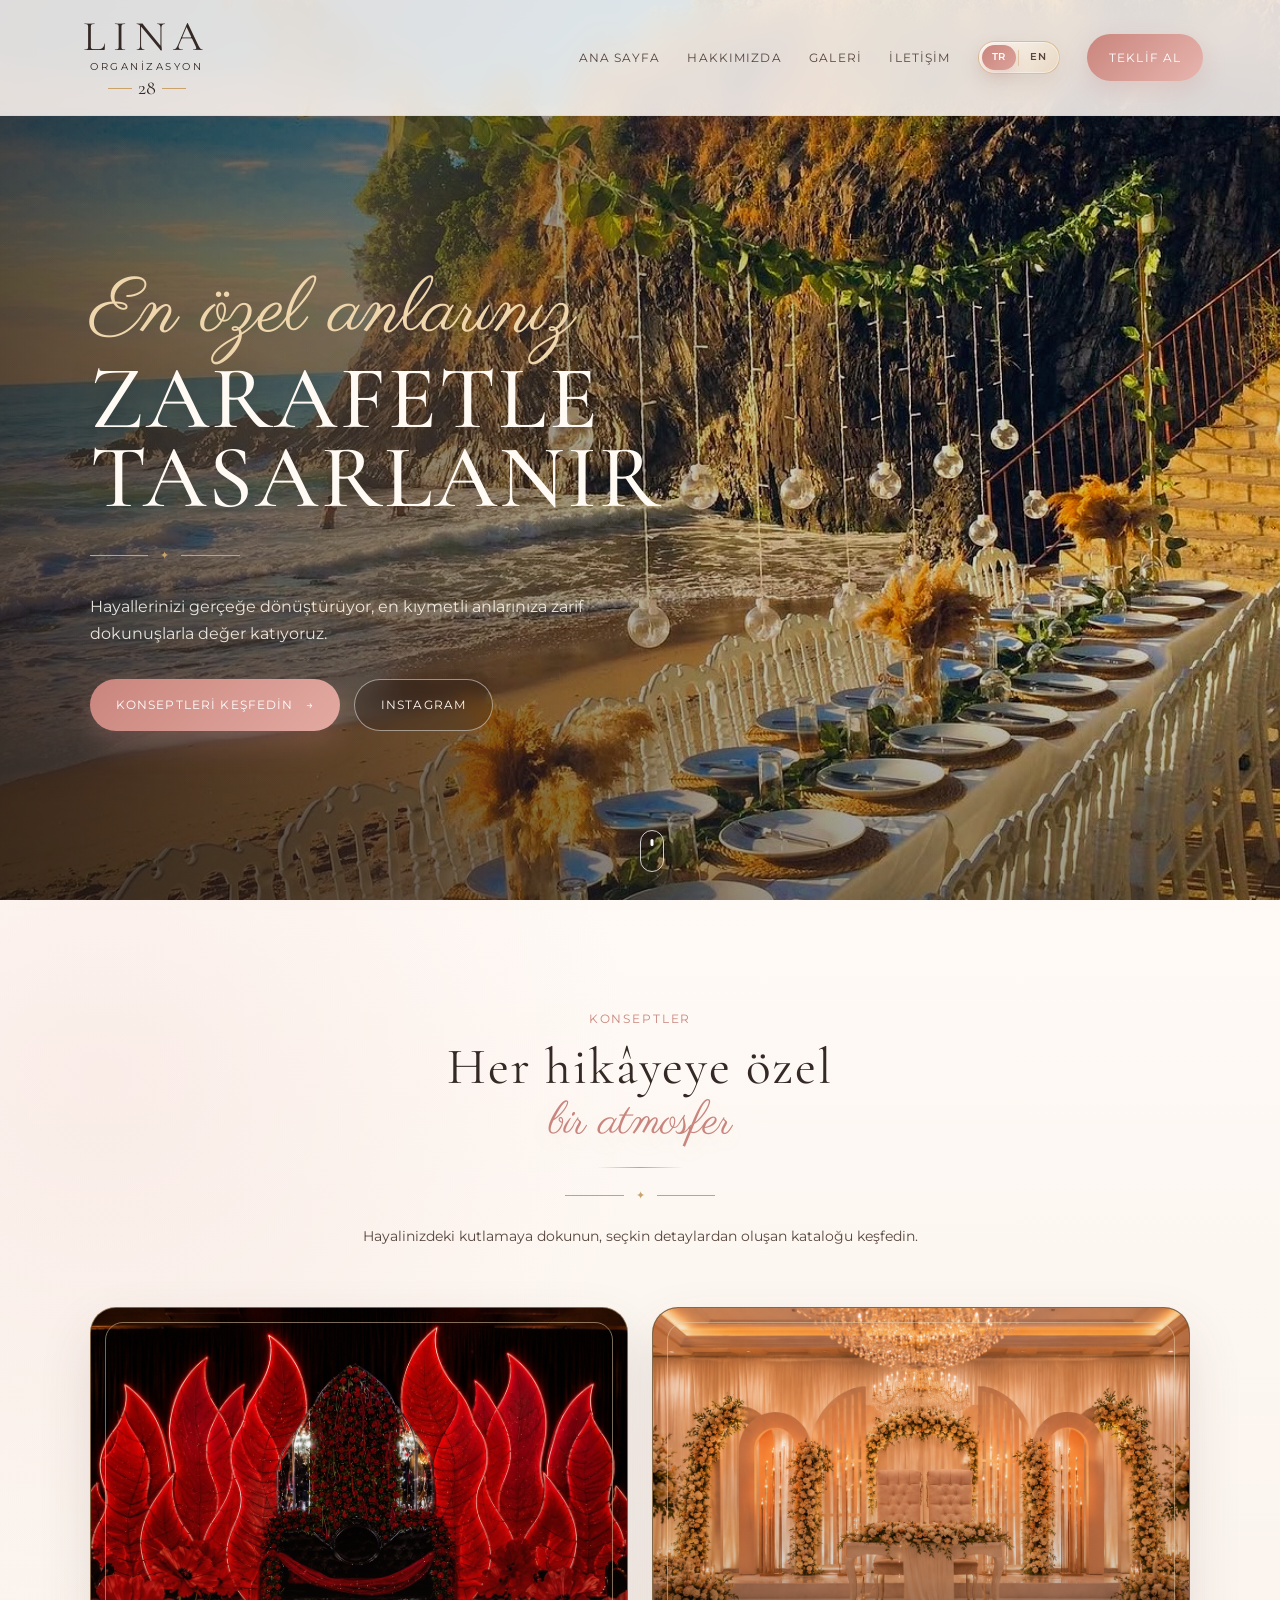
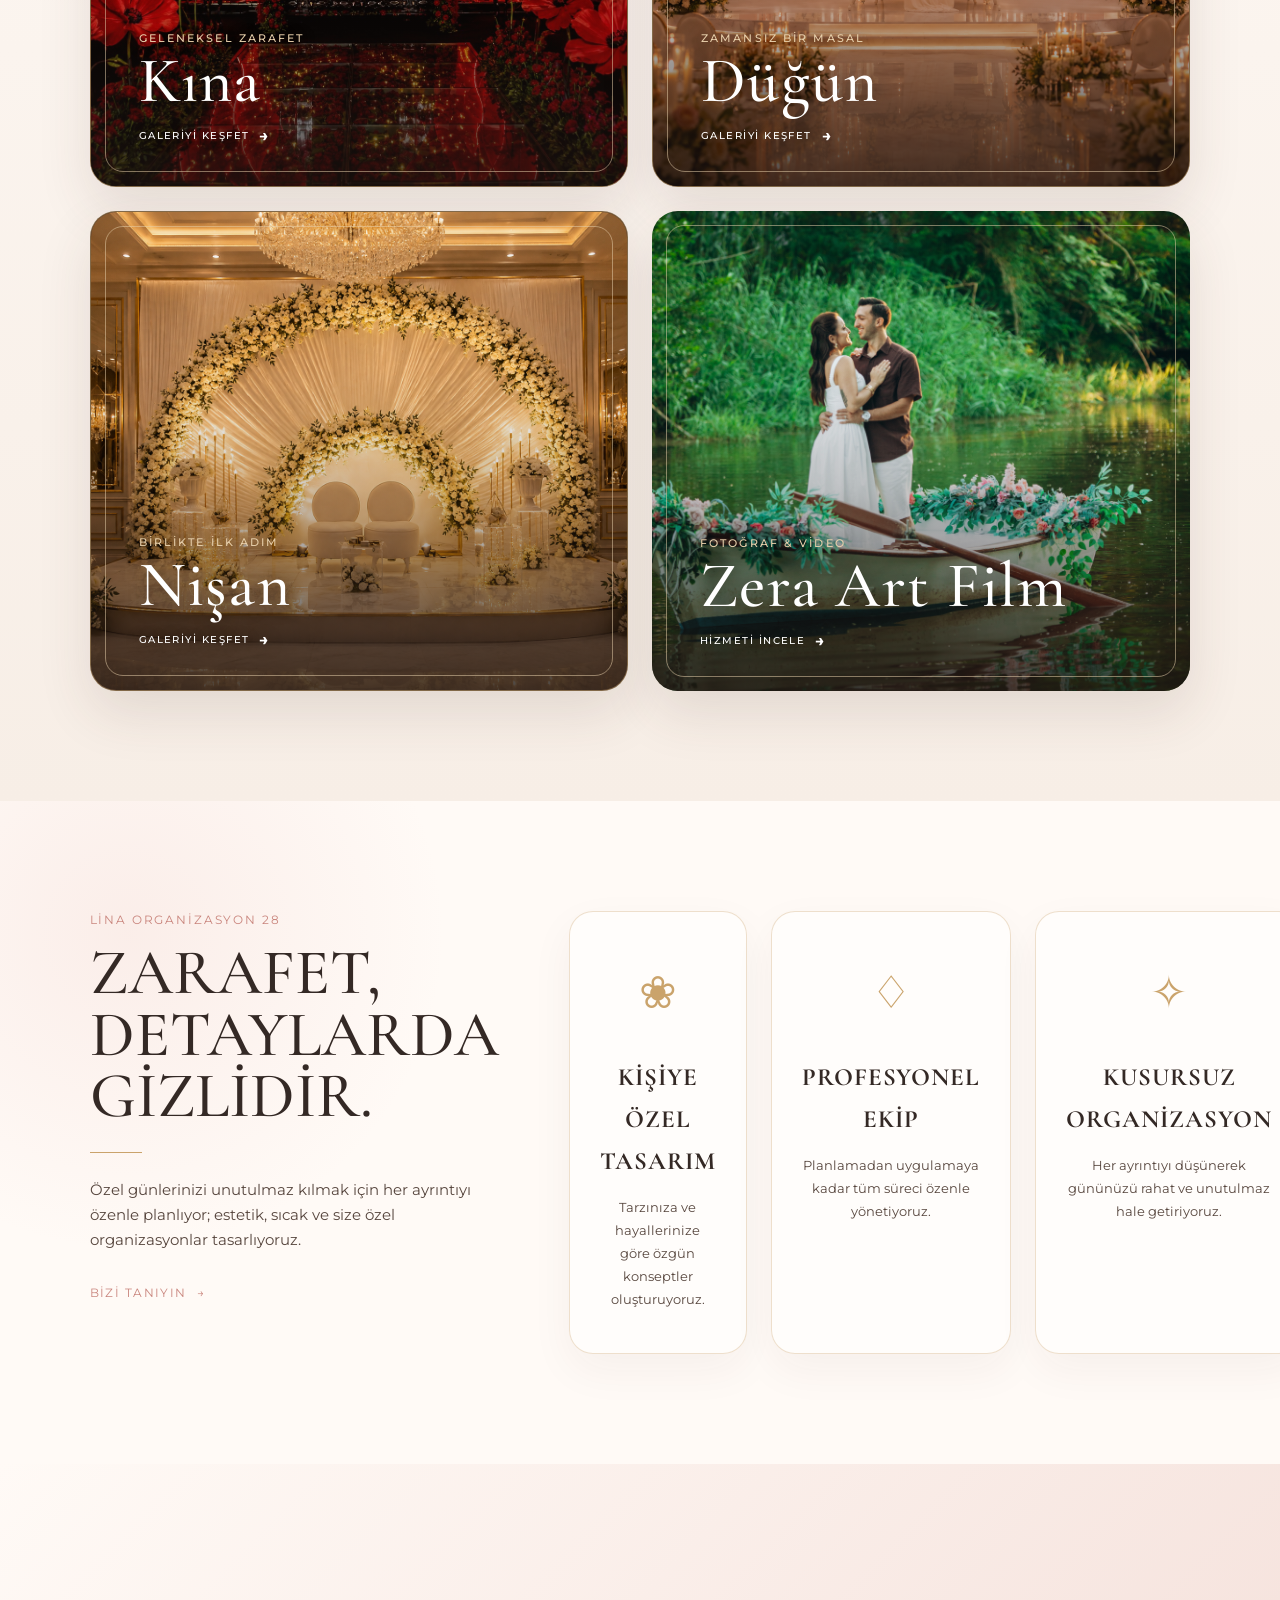
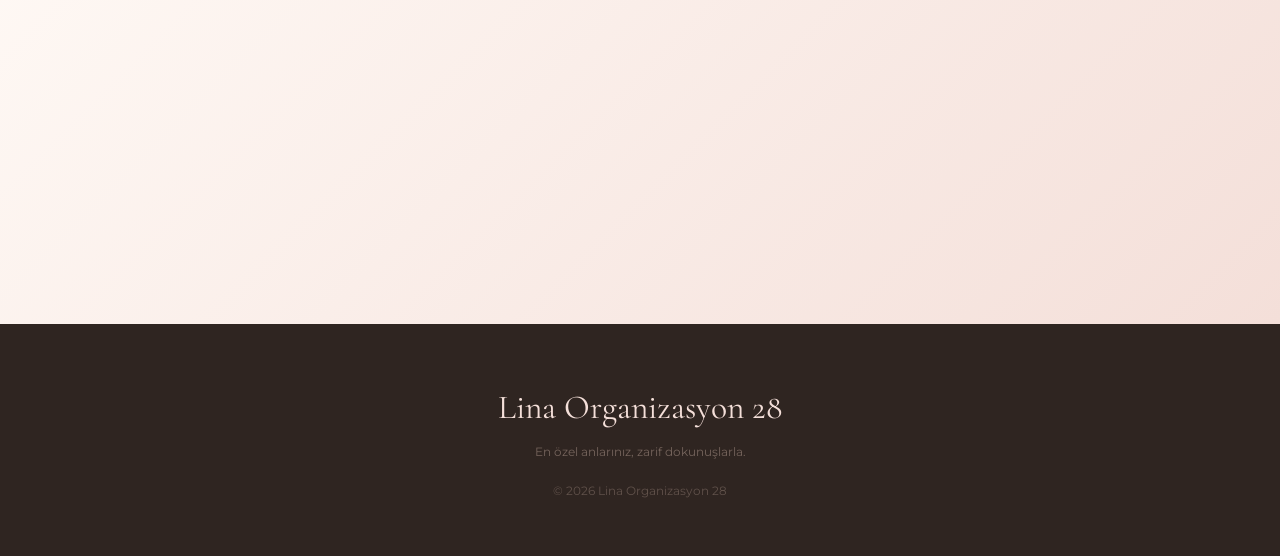
==== commit 2227f9f6: "Zera Art Film kartini Instagram yerine modal olarak acacak sekilde duzenle" ====
--- a/index.html
+++ b/index.html
@@ -5,213 +5,46 @@
   <meta name="viewport" content="width=device-width, initial-scale=1.0">
   <meta name="description" content="Lina Organizasyon 28 - Düğün, nişan, kına, fotoğraf ve video hizmetleri.">
   <title>Lina Organizasyon 28 | Zarafetle Tasarlanan Anlar</title>
-
   <link rel="preconnect" href="https://fonts.googleapis.com">
   <link rel="preconnect" href="https://fonts.gstatic.com" crossorigin>
   <link href="https://fonts.googleapis.com/css2?family=Cormorant+Garamond:wght@400;500;600;700&family=Montserrat:wght@300;400;500;600&family=Parisienne&display=swap" rel="stylesheet">
-
   <link rel="stylesheet" href="style.css?v=17">
-  <link rel="stylesheet" href="zera.css?v=1">
+  <link rel="stylesheet" href="zera.css?v=2">
 </head>
 <body>
   <header class="site-header">
-    <a class="brand" href="#anasayfa">
-      <span class="brand-main">LINA</span>
-      <span class="brand-sub">ORGANİZASYON</span>
-      <span class="brand-num">28</span>
-    </a>
-
-    <div class="language-switch mobile-language" role="group" aria-label="Dil seçimi" data-i18n-aria="languageLabel">
-      <button type="button" data-language="tr" aria-pressed="true">TR</button>
-      <span></span>
-      <button type="button" data-language="en" aria-pressed="false">EN</button>
-    </div>
-
-    <button class="menu-toggle" aria-label="Menüyü aç" data-i18n-aria="menuOpen" aria-expanded="false">
-      <span></span>
-      <span></span>
-    </button>
-
+    <a class="brand" href="#anasayfa"><span class="brand-main">LINA</span><span class="brand-sub">ORGANİZASYON</span><span class="brand-num">28</span></a>
+    <div class="language-switch mobile-language" role="group" aria-label="Dil seçimi"><button type="button" data-language="tr" aria-pressed="true">TR</button><span></span><button type="button" data-language="en" aria-pressed="false">EN</button></div>
+    <button class="menu-toggle" aria-label="Menüyü aç" aria-expanded="false"><span></span><span></span></button>
     <nav class="nav">
-      <a href="#anasayfa" data-i18n="navHome">Ana Sayfa</a>
-      <a href="#hakkimizda" data-i18n="navAbout">Hakkımızda</a>
-      <a href="#galeri" data-i18n="navGallery">Galeri</a>
-      <a href="#iletisim" data-i18n="navContact">İletişim</a>
-      <div class="language-switch" role="group" aria-label="Dil seçimi" data-i18n-aria="languageLabel">
-        <button type="button" data-language="tr" aria-pressed="true">TR</button>
-        <span></span>
-        <button type="button" data-language="en" aria-pressed="false">EN</button>
-      </div>
+      <a href="#anasayfa" data-i18n="navHome">Ana Sayfa</a><a href="#hakkimizda" data-i18n="navAbout">Hakkımızda</a><a href="#galeri" data-i18n="navGallery">Galeri</a><a href="#iletisim" data-i18n="navContact">İletişim</a>
+      <div class="language-switch" role="group" aria-label="Dil seçimi"><button type="button" data-language="tr" aria-pressed="true">TR</button><span></span><button type="button" data-language="en" aria-pressed="false">EN</button></div>
       <a class="nav-button" href="https://www.instagram.com/linaorganizasyon28/" target="_blank" rel="noreferrer" data-i18n="navQuote">Teklif Al</a>
     </nav>
   </header>
-
   <main>
-    <section class="hero" id="anasayfa">
-      <div class="hero-shade"></div>
-      <div class="hero-glow"></div>
-
-      <div class="hero-content reveal">
-        <p class="script" data-i18n="heroScript">En özel anlarınız</p>
-        <h1 data-i18n-html="heroTitle">ZARAFETLE<br>TASARLANIR</h1>
-
-        <div class="ornament">
-          <span></span><b>✦</b><span></span>
-        </div>
-
-        <p class="hero-text" data-i18n="heroText">
-          Hayallerinizi gerçeğe dönüştürüyor,
-          en kıymetli anlarınıza zarif dokunuşlarla değer katıyoruz.
-        </p>
-
-        <div class="hero-actions">
-          <a class="btn btn-primary" href="#galeri"><span data-i18n="heroCta">Konseptleri Keşfedin</span> <span>→</span></a>
-          <a class="btn btn-soft" href="https://www.instagram.com/linaorganizasyon28/" target="_blank" rel="noreferrer">Instagram</a>
-        </div>
+    <section class="hero" id="anasayfa"><div class="hero-shade"></div><div class="hero-glow"></div><div class="hero-content reveal"><p class="script" data-i18n="heroScript">En özel anlarınız</p><h1 data-i18n-html="heroTitle">ZARAFETLE<br>TASARLANIR</h1><div class="ornament"><span></span><b>✦</b><span></span></div><p class="hero-text" data-i18n="heroText">Hayallerinizi gerçeğe dönüştürüyor, en kıymetli anlarınıza zarif dokunuşlarla değer katıyoruz.</p><div class="hero-actions"><a class="btn btn-primary" href="#galeri"><span data-i18n="heroCta">Konseptleri Keşfedin</span> <span>→</span></a><a class="btn btn-soft" href="https://www.instagram.com/linaorganizasyon28/" target="_blank" rel="noreferrer">Instagram</a></div></div><a class="scroll" href="#galeri" aria-label="Aşağı kaydır"><span></span></a></section>
+    <section class="concepts section" id="galeri">
+      <div class="section-title reveal"><p class="eyebrow" data-i18n="conceptsEyebrow">Konseptler</p><h2 class="concepts-title" data-i18n-html="conceptsTitle"><span class="concepts-title-main">Her hikâyeye özel</span><span class="concepts-title-accent">bir atmosfer</span></h2><div class="ornament dark"><span></span><b>✦</b><span></span></div><p class="concepts-intro" data-i18n="conceptsIntro">Hayalinizdeki kutlamaya dokunun, seçkin detaylardan oluşan kataloğu keşfedin.</p></div>
+      <div class="concept-grid">
+        <button class="concept-card reveal" type="button" data-concept="kina" aria-haspopup="dialog"><img src="konseptler/kina.jpg" alt="Lüks kına gecesi konsepti" loading="lazy"><span class="concept-card-shade"></span><span class="concept-card-copy"><small>Geleneksel zarafet</small><strong>Kına</strong><i>Galeriyi keşfet <b>→</b></i></span></button>
+        <button class="concept-card reveal" type="button" data-concept="dugun" aria-haspopup="dialog"><img src="konseptler/dugun.jpg" alt="Şampanya tonlarında lüks düğün konsepti" loading="lazy"><span class="concept-card-shade"></span><span class="concept-card-copy"><small>Zamansız bir masal</small><strong>Düğün</strong><i>Galeriyi keşfet <b>→</b></i></span></button>
+        <button class="concept-card reveal" type="button" data-concept="nisan" aria-haspopup="dialog"><img src="konseptler/nisan.jpg" alt="Çiçeklerle hazırlanmış lüks nişan konsepti" loading="lazy"><span class="concept-card-shade"></span><span class="concept-card-copy"><small>Birlikte ilk adım</small><strong>Nişan</strong><i>Galeriyi keşfet <b>→</b></i></span></button>
+        <button class="concept-card reveal zera-concept-card" type="button" data-zera-open aria-haspopup="dialog"><img src="imageszeraartfilm-kapak.jpg" alt="Zera Art Film fotoğraf ve video hizmeti" loading="lazy"><span class="concept-card-shade"></span><span class="concept-card-copy"><small>Fotoğraf &amp; Video</small><strong>Zera Art Film</strong><i>Hizmeti incele <b>→</b></i></span></button>
       </div>
-
-      <a class="scroll" href="#galeri" aria-label="Aşağı kaydır" data-i18n-aria="scrollDown"><span></span></a>
-    </section>
-
-    <section class="concepts section" id="galeri">
-      <div class="section-title reveal">
-        <p class="eyebrow" data-i18n="conceptsEyebrow">Konseptler</p>
-        <h2 class="concepts-title" data-i18n-html="conceptsTitle"><span class="concepts-title-main">Her hikâyeye özel</span><span class="concepts-title-accent">bir atmosfer</span></h2>
-        <div class="ornament dark">
-          <span></span><b>✦</b><span></span>
-        </div>
-        <p class="concepts-intro" data-i18n="conceptsIntro">Hayalinizdeki kutlamaya dokunun, seçkin detaylardan oluşan kataloğu keşfedin.</p>
-      </div>
-
-      <div class="concept-grid">
-        <button class="concept-card reveal" type="button" data-concept="kina" aria-haspopup="dialog">
-          <img src="konseptler/kina.jpg" alt="Lüks kına gecesi konsepti" data-i18n-alt="kinaAlt" loading="lazy">
-          <span class="concept-card-shade"></span>
-          <span class="concept-card-copy"><small data-i18n="kinaKicker">Geleneksel zarafet</small><strong data-i18n="kinaTitle">Kına</strong><i><span data-i18n="exploreGallery">Galeriyi keşfet</span> <b>→</b></i></span>
-        </button>
-
-        <button class="concept-card reveal" type="button" data-concept="dugun" aria-haspopup="dialog">
-          <img src="konseptler/dugun.jpg" alt="Şampanya tonlarında lüks düğün konsepti" data-i18n-alt="dugunAlt" loading="lazy">
-          <span class="concept-card-shade"></span>
-          <span class="concept-card-copy"><small data-i18n="dugunKicker">Zamansız bir masal</small><strong data-i18n="dugunTitle">Düğün</strong><i><span data-i18n="exploreGallery">Galeriyi keşfet</span> <b>→</b></i></span>
-        </button>
-
-        <button class="concept-card reveal" type="button" data-concept="nisan" aria-haspopup="dialog">
-          <img src="konseptler/nisan.jpg" alt="Çiçeklerle hazırlanmış lüks nişan konsepti" data-i18n-alt="nisanAlt" loading="lazy">
-          <span class="concept-card-shade"></span>
-          <span class="concept-card-copy"><small data-i18n="nisanKicker">Birlikte ilk adım</small><strong data-i18n="nisanTitle">Nişan</strong><i><span data-i18n="exploreGallery">Galeriyi keşfet</span> <b>→</b></i></span>
-        </button>
-
-        <a class="concept-card reveal zera-concept-card" href="https://www.instagram.com/zeraartfilm/" target="_blank" rel="noreferrer" aria-label="Zera Art Film Instagram">
-          <img src="imageszeraartfilm-kapak.jpg" alt="Zera Art Film fotoğraf ve video hizmeti" loading="lazy">
-          <span class="concept-card-shade"></span>
-          <span class="concept-card-copy">
-            <small>Fotoğraf &amp; Video</small>
-            <strong>Zera Art Film</strong>
-            <i>Hizmeti incele <b>→</b></i>
-          </span>
-        </a>
-      </div>
-
-      <div class="zera-service reveal" id="zera-art-film">
-        <div class="zera-service-image">
-          <img src="imageszeraartfilm-kapak.jpg" alt="Zera Art Film fotoğraf ve video çekimi" loading="lazy">
-        </div>
-        <div class="zera-service-copy">
-          <p class="eyebrow">Lina Organizasyon 28</p>
-          <p class="zera-kicker">Anlaşmalı Fotoğraf &amp; Video Hizmeti</p>
-          <h2>Zera Art Film</h2>
-          <div class="short-line"></div>
-          <p class="zera-description">Organizasyonunuzun en özel anlarını profesyonel fotoğraf ve video çekimleriyle ölümsüzleştiriyoruz. Lina Organizasyon 28 olarak anlaşmalı çözüm ortağımız Zera Art Film ile çekim hizmetini organizasyonunuza dahil ediyoruz.</p>
-          <div class="zera-contact">
-            <div><span>Instagram</span><strong>@zeraartfilm</strong></div>
-            <div><span>İletişim</span><strong>0551 368 36 28</strong></div>
-          </div>
-          <div class="zera-actions">
-            <a class="btn btn-primary" href="https://www.instagram.com/zeraartfilm/" target="_blank" rel="noreferrer">Instagram'ı İncele</a>
-            <a class="btn zera-phone" href="tel:+905513683628">Ara</a>
-          </div>
+      <div class="zera-modal" id="zeraModal" hidden role="dialog" aria-modal="true" aria-labelledby="zeraModalTitle">
+        <div class="zera-modal-backdrop" data-zera-close></div>
+        <div class="zera-modal-panel">
+          <button class="zera-modal-close" type="button" data-zera-close aria-label="Kapat"><span></span><span></span></button>
+          <div class="zera-modal-gallery"><img id="zeraModalImage" src="imageszeraartfilm-kapak.jpg" alt="Zera Art Film"><div class="zera-modal-thumbs"><button type="button" data-zera-img="imageszeraartfilm-kapak.jpg"><img src="imageszeraartfilm-kapak.jpg" alt=""></button><button type="button" data-zera-img="imageszeraartfilm-2.jpg"><img src="imageszeraartfilm-2.jpg" alt=""></button></div></div>
+          <div class="zera-modal-copy"><p class="eyebrow">Lina Organizasyon 28</p><p class="zera-kicker">Anlaşmalı Fotoğraf &amp; Video Hizmeti</p><h2 id="zeraModalTitle">Zera Art Film</h2><div class="short-line"></div><p>Organizasyonunuzun en özel anlarını profesyonel fotoğraf ve video çekimleriyle ölümsüzleştiriyoruz.</p><div class="zera-contact"><div><span>Instagram</span><strong>@zeraartfilm</strong></div><div><span>İletişim</span><strong>0551 368 36 28</strong></div></div><div class="zera-actions"><a class="btn btn-primary" href="https://www.instagram.com/zeraartfilm/" target="_blank" rel="noreferrer">Instagram'ı İncele</a><a class="btn zera-phone" href="tel:+905513683628">Ara</a></div></div>
         </div>
       </div>
     </section>
-
-    <div class="catalog" id="conceptCatalog" role="dialog" aria-modal="true" aria-labelledby="catalogTitle" hidden>
-      <div class="catalog-backdrop" data-catalog-close></div>
-      <div class="catalog-panel">
-        <button class="catalog-close" type="button" data-catalog-close aria-label="Kataloğu kapat" data-i18n-aria="catalogClose"><span></span><span></span></button>
-        <header class="catalog-header">
-          <p class="eyebrow" data-i18n="catalogEyebrow">Lina özel seçkisi</p>
-          <h2 id="catalogTitle"></h2>
-          <p id="catalogDescription"></p>
-        </header>
-        <div class="catalog-feature">
-          <img id="catalogMainImage" src="" alt="">
-          <span class="catalog-counter" id="catalogCounter"></span>
-        </div>
-        <div class="catalog-thumbnails" id="catalogThumbnails" aria-label="Katalog fotoğrafları" data-i18n-aria="catalogPhotos"></div>
-        <div class="catalog-offers" id="catalogOffers"></div>
-      </div>
-    </div>
-
-    <section class="intro section" id="hakkimizda">
-      <div class="intro-copy reveal">
-        <p class="eyebrow">Lina Organizasyon 28</p>
-        <h2 data-i18n-html="aboutTitle">Zarafet,<br>detaylarda gizlidir.</h2>
-        <div class="short-line"></div>
-        <p data-i18n="aboutText">
-          Özel günlerinizi unutulmaz kılmak için her ayrıntıyı özenle planlıyor;
-          estetik, sıcak ve size özel organizasyonlar tasarlıyoruz.
-        </p>
-        <a class="text-link" href="#iletisim"><span data-i18n="aboutLink">Bizi tanıyın</span> <span>→</span></a>
-      </div>
-
-      <div class="feature-grid">
-        <article class="feature-card reveal">
-          <div class="icon">❀</div>
-          <h3 data-i18n="featureOneTitle">Kişiye Özel Tasarım</h3>
-          <p data-i18n="featureOneText">Tarzınıza ve hayallerinize göre özgün konseptler oluşturuyoruz.</p>
-        </article>
-
-        <article class="feature-card reveal">
-          <div class="icon">♢</div>
-          <h3 data-i18n="featureTwoTitle">Profesyonel Ekip</h3>
-          <p data-i18n="featureTwoText">Planlamadan uygulamaya kadar tüm süreci özenle yönetiyoruz.</p>
-        </article>
-
-        <article class="feature-card reveal">
-          <div class="icon">✧</div>
-          <h3 data-i18n="featureThreeTitle">Kusursuz Organizasyon</h3>
-          <p data-i18n="featureThreeText">Her ayrıntıyı düşünerek gününüzü rahat ve unutulmaz hale getiriyoruz.</p>
-        </article>
-      </div>
-    </section>
-
-    <section class="contact section" id="iletisim">
-      <div class="contact-copy reveal">
-        <p class="eyebrow" data-i18n="contactEyebrow">Birlikte planlayalım</p>
-        <h2 data-i18n-html="contactTitle">Özel gününüz için<br>ilk adımı atalım.</h2>
-        <p data-i18n="contactText">
-          Tarih, konsept ve hayalinizdeki detayları bize anlatın.
-          Lina Organizasyon 28 olarak size özel bir plan oluşturalım.
-        </p>
-      </div>
-
-      <div class="contact-box reveal">
-        <p class="contact-label">Instagram</p>
-        <p class="contact-handle">@linaorganizasyon28</p>
-        <a class="btn btn-primary" href="https://www.instagram.com/linaorganizasyon28/" target="_blank" rel="noreferrer">
-          <span data-i18n="contactCta">Mesaj Gönder</span>
-        </a>
-      </div>
-    </section>
+    <section class="intro section" id="hakkimizda"><div class="intro-copy reveal"><p class="eyebrow">Lina Organizasyon 28</p><h2 data-i18n-html="aboutTitle">Zarafet,<br>detaylarda gizlidir.</h2><div class="short-line"></div><p data-i18n="aboutText">Özel günlerinizi unutulmaz kılmak için her ayrıntıyı özenle planlıyor; estetik, sıcak ve size özel organizasyonlar tasarlıyoruz.</p><a class="text-link" href="#iletisim"><span>Bizi tanıyın</span><span>→</span></a></div><div class="feature-grid"><article class="feature-card reveal"><div class="icon">❀</div><h3>Kişiye Özel Tasarım</h3><p>Tarzınıza ve hayallerinize göre özgün konseptler oluşturuyoruz.</p></article><article class="feature-card reveal"><div class="icon">♢</div><h3>Profesyonel Ekip</h3><p>Planlamadan uygulamaya kadar tüm süreci özenle yönetiyoruz.</p></article><article class="feature-card reveal"><div class="icon">✧</div><h3>Kusursuz Organizasyon</h3><p>Her ayrıntıyı düşünerek gününüzü rahat ve unutulmaz hale getiriyoruz.</p></article></div></section>
+    <section class="contact section" id="iletisim"><div class="contact-copy reveal"><p class="eyebrow">Birlikte planlayalım</p><h2>Özel gününüz için<br>ilk adımı atalım.</h2><p>Tarih, konsept ve hayalinizdeki detayları bize anlatın. Lina Organizasyon 28 olarak size özel bir plan oluşturalım.</p></div><div class="contact-box reveal"><p class="contact-label">Instagram</p><p class="contact-handle">@linaorganizasyon28</p><a class="btn btn-primary" href="https://www.instagram.com/linaorganizasyon28/" target="_blank" rel="noreferrer">Mesaj Gönder</a></div></section>
   </main>
-
-  <footer>
-    <div class="footer-logo">Lina Organizasyon 28</div>
-    <p data-i18n="footerText">En özel anlarınız, zarif dokunuşlarla.</p>
-    <p class="copy">© <span id="year"></span> Lina Organizasyon 28</p>
-  </footer>
-
-  <script src="scripts.js?v=15"></script>
+  <footer><div class="footer-logo">Lina Organizasyon 28</div><p>En özel anlarınız, zarif dokunuşlarla.</p><p class="copy">© <span id="year"></span> Lina Organizasyon 28</p></footer>
+  <script src="scripts.js?v=15"></script><script src="zera.js?v=2"></script>
 </body>
 </html>
--- a/zera.css
+++ b/zera.css
@@ -0,0 +1,162 @@
+.zera-concept-card {
+  display: block;
+  position: relative;
+  overflow: hidden;
+  border: 0;
+  cursor: pointer;
+  text-align: left;
+  color: #fff;
+  background: #eaded6;
+}
+
+.zera-concept-card img {
+  width: 100%;
+  height: 100%;
+  min-height: 390px;
+  object-fit: cover;
+  display: block;
+  transition: transform .65s cubic-bezier(.2,.7,.25,1), filter .45s ease;
+}
+
+.zera-concept-card:hover img {
+  transform: scale(1.045);
+  filter: saturate(1.04);
+}
+
+.zera-service {
+  display: grid;
+  grid-template-columns: minmax(0, 1.05fr) minmax(0, .95fr);
+  gap: clamp(35px, 6vw, 90px);
+  align-items: center;
+  max-width: 1180px;
+  margin: 72px auto 0;
+  padding: 42px;
+  border: 1px solid rgba(202,163,107,.28);
+  border-radius: 30px;
+  background: rgba(255,255,255,.58);
+  box-shadow: 0 24px 70px rgba(71,48,39,.08);
+}
+
+.zera-service-image {
+  overflow: hidden;
+  border-radius: 22px;
+  aspect-ratio: 4 / 3;
+  box-shadow: 0 18px 45px rgba(71,48,39,.13);
+}
+
+.zera-service-image img {
+  width: 100%;
+  height: 100%;
+  object-fit: cover;
+  display: block;
+}
+
+.zera-service-copy {
+  padding: 10px 4px;
+}
+
+.zera-kicker {
+  margin-bottom: 7px;
+  color: var(--blush-dark);
+  text-transform: uppercase;
+  letter-spacing: .13em;
+  font-size: .69rem;
+  font-weight: 600;
+}
+
+.zera-service h2 {
+  margin: 0;
+  font-family: "Cormorant Garamond", serif;
+  font-size: clamp(2.8rem, 5vw, 4.6rem);
+  line-height: .95;
+  font-weight: 500;
+  color: var(--brown-deep);
+}
+
+.zera-service .short-line {
+  margin: 22px 0;
+}
+
+.zera-description {
+  max-width: 570px;
+  font-size: .9rem;
+  color: var(--brown);
+}
+
+.zera-contact {
+  display: flex;
+  flex-wrap: wrap;
+  gap: 28px;
+  margin-top: 25px;
+}
+
+.zera-contact div {
+  display: flex;
+  flex-direction: column;
+  gap: 2px;
+}
+
+.zera-contact span {
+  color: var(--blush-dark);
+  text-transform: uppercase;
+  letter-spacing: .12em;
+  font-size: .62rem;
+}
+
+.zera-contact strong {
+  color: var(--brown-deep);
+  font-size: .82rem;
+  font-weight: 600;
+}
+
+.zera-actions {
+  display: flex;
+  flex-wrap: wrap;
+  gap: 12px;
+  margin-top: 28px;
+}
+
+.zera-phone {
+  border: 1px solid rgba(202,163,107,.55);
+  color: var(--brown-deep);
+  background: rgba(255,255,255,.72);
+}
+
+@media (max-width: 900px) {
+  .zera-service {
+    grid-template-columns: 1fr;
+    padding: 24px;
+    margin-top: 48px;
+  }
+
+  .zera-service-image {
+    aspect-ratio: 16 / 11;
+  }
+}
+
+@media (max-width: 560px) {
+  .zera-concept-card img {
+    min-height: 330px;
+  }
+
+  .zera-service {
+    padding: 16px;
+    border-radius: 22px;
+  }
+
+  .zera-service-image {
+    border-radius: 17px;
+  }
+
+  .zera-service-copy {
+    padding: 7px 5px 12px;
+  }
+
+  .zera-contact {
+    gap: 18px;
+  }
+
+  .zera-actions .btn {
+    width: 100%;
+  }
+}
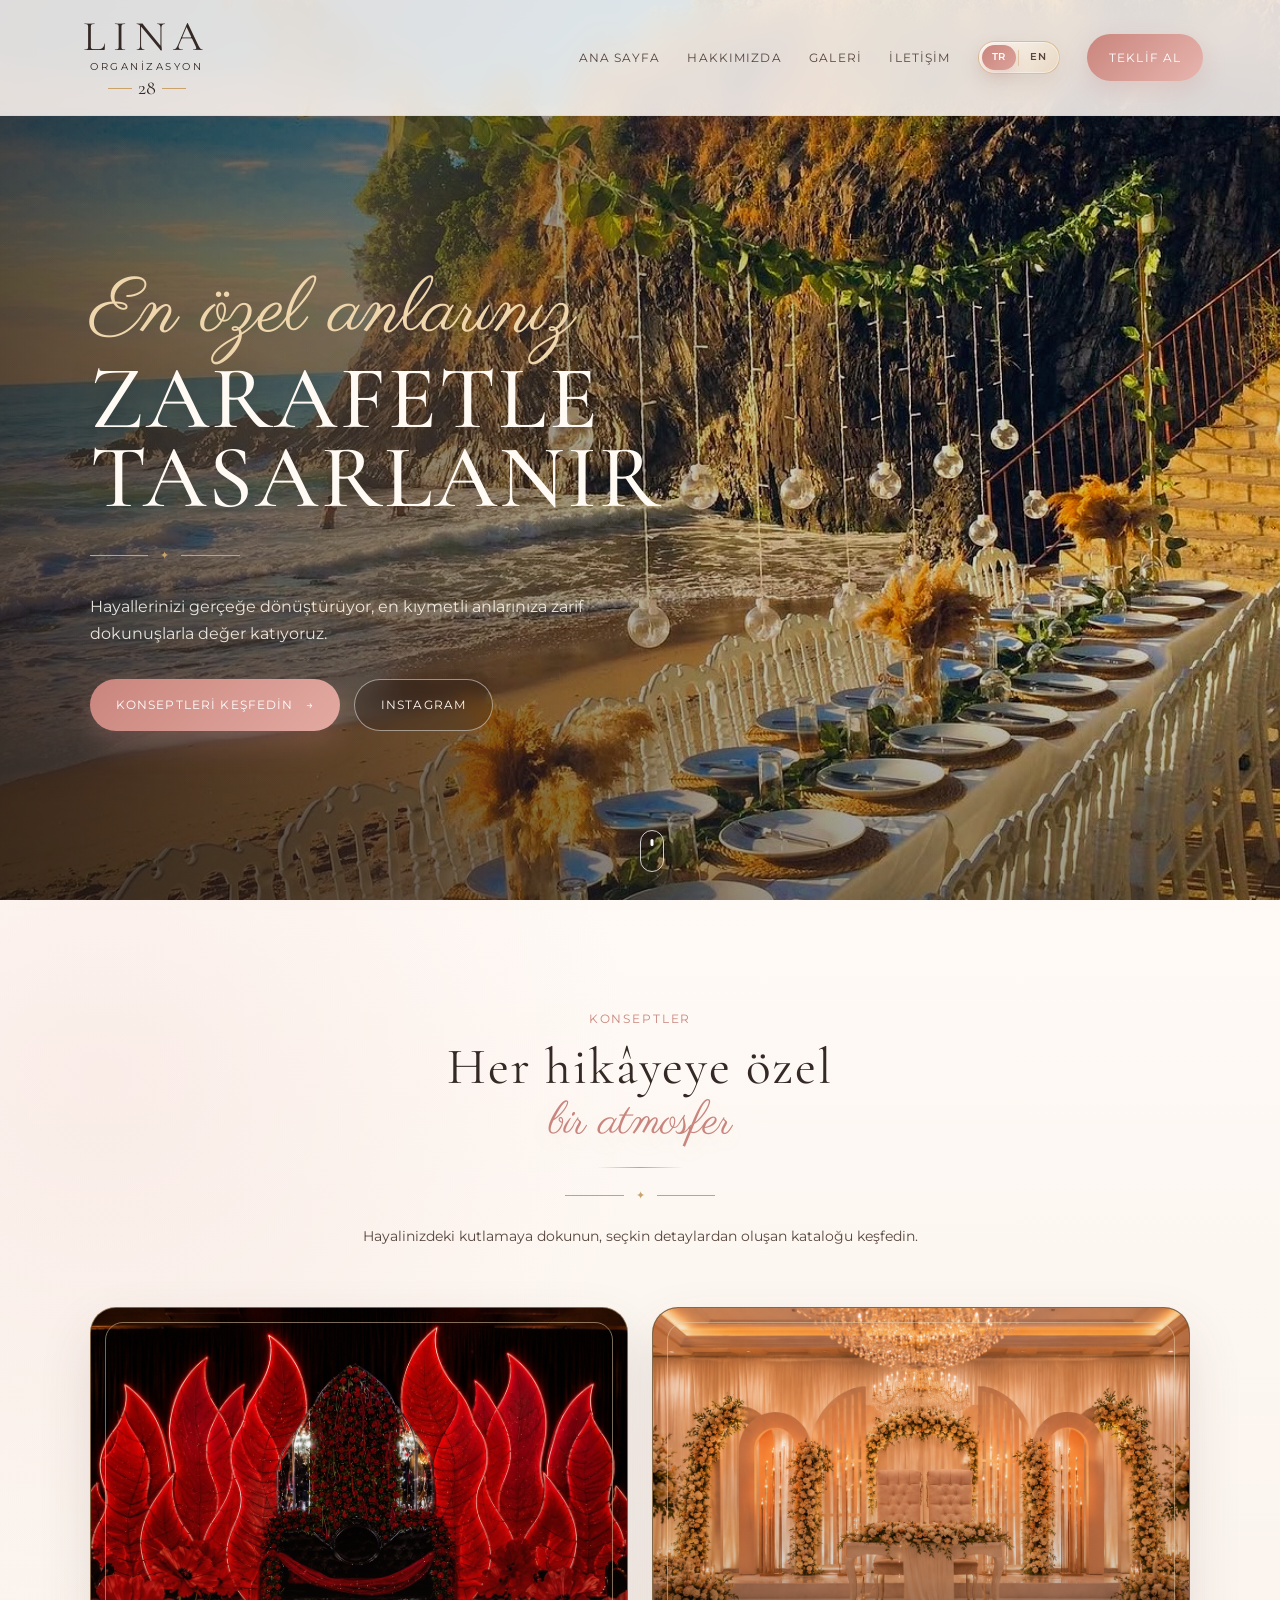
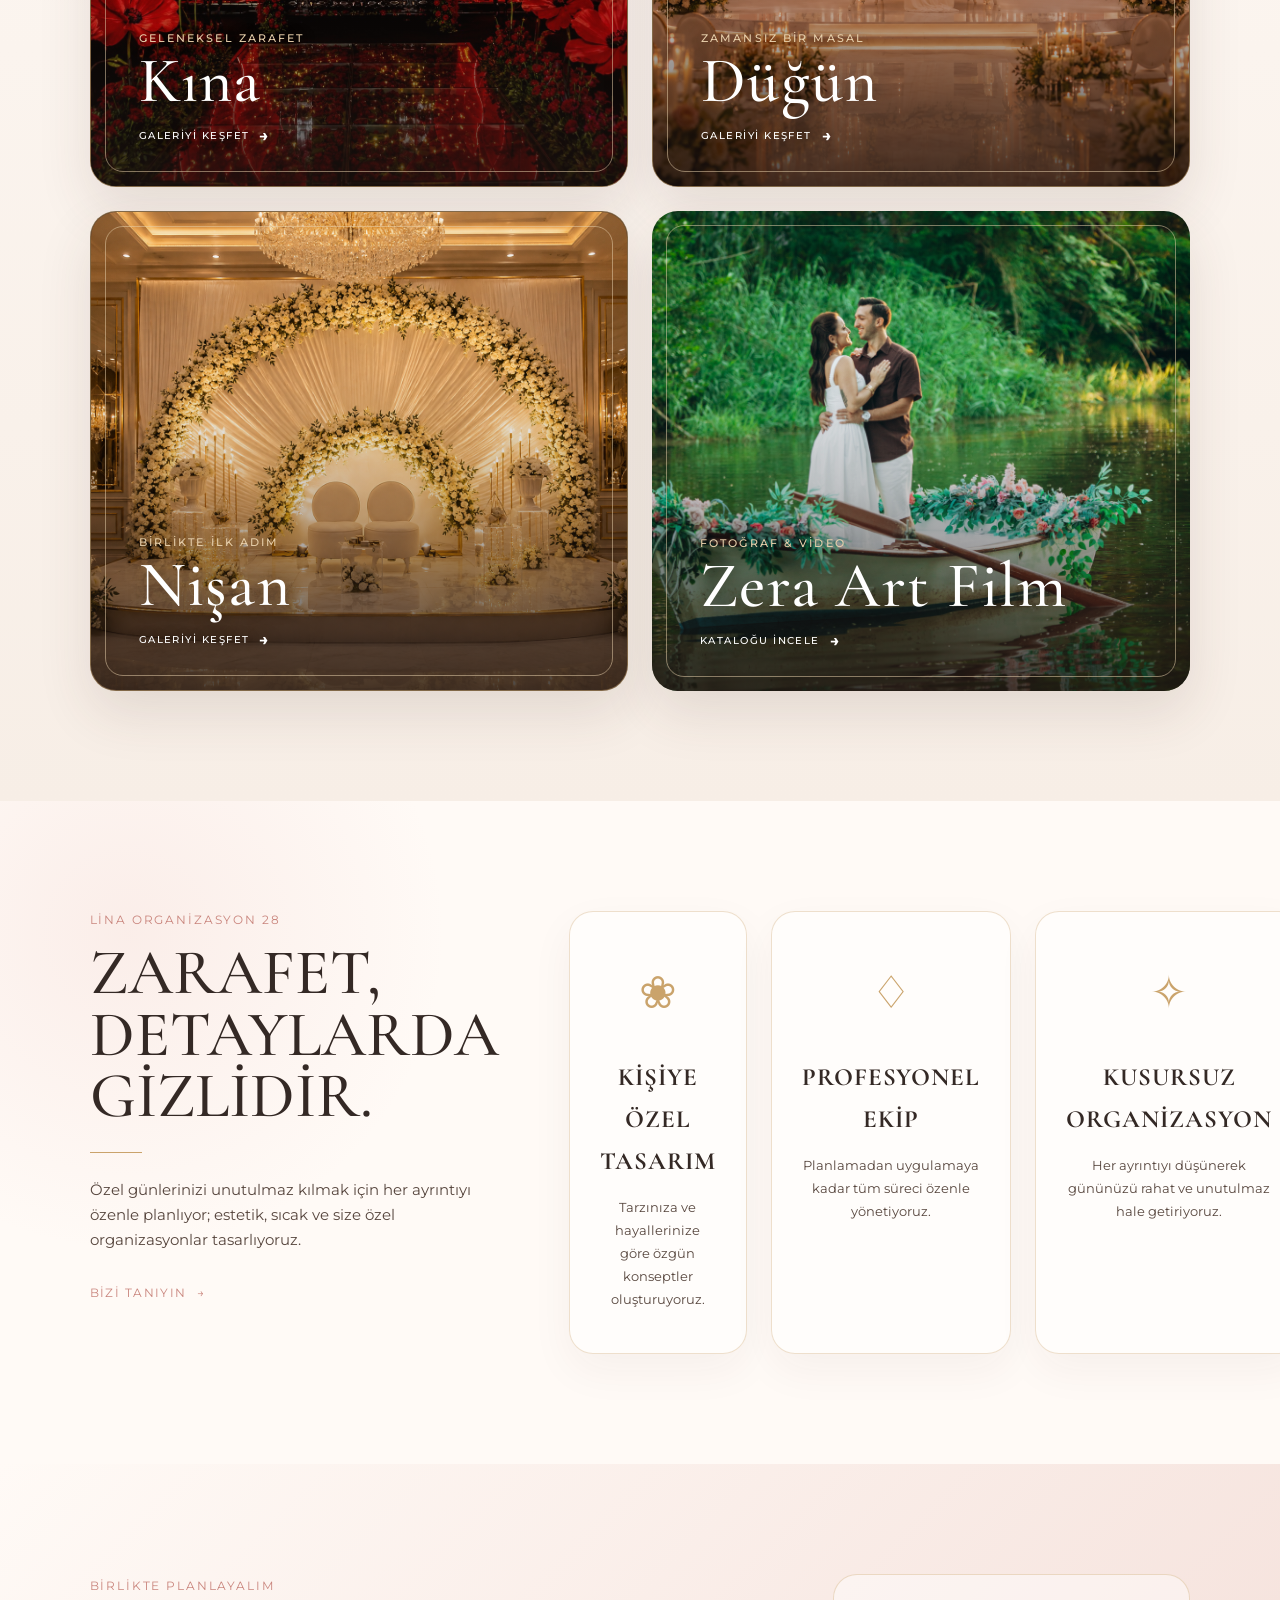
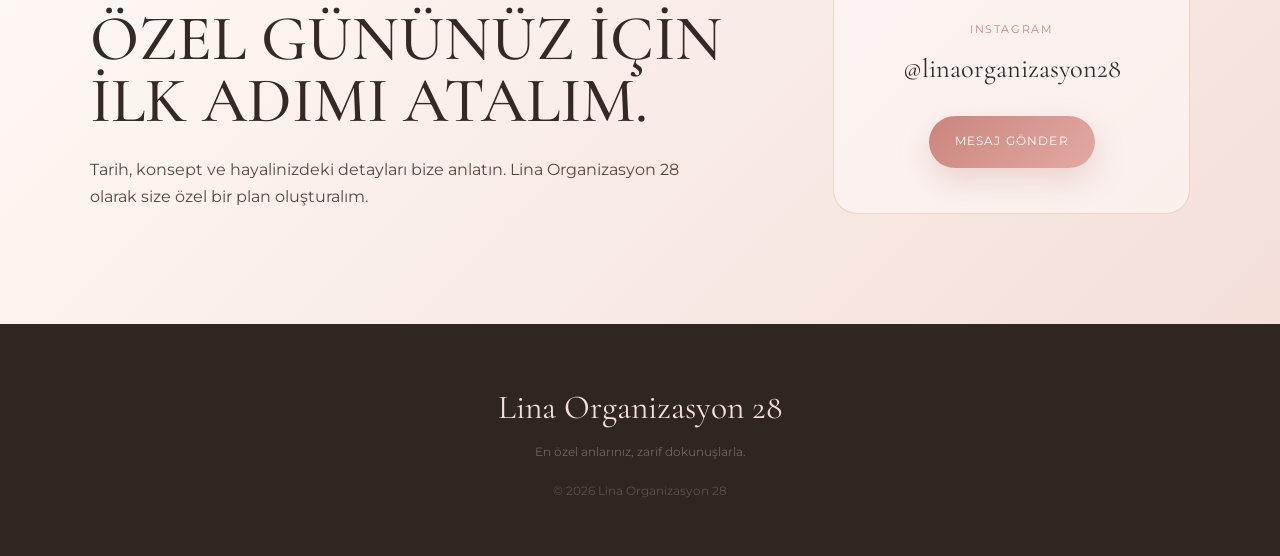
==== commit 92c67986: "Zera Art Film'i mevcut tek katalog sistemine dahil et; ekstra katalogu kaldir" ====
--- a/index.html
+++ b/index.html
@@ -8,19 +8,15 @@
   <link rel="preconnect" href="https://fonts.googleapis.com">
   <link rel="preconnect" href="https://fonts.gstatic.com" crossorigin>
   <link href="https://fonts.googleapis.com/css2?family=Cormorant+Garamond:wght@400;500;600;700&family=Montserrat:wght@300;400;500;600&family=Parisienne&display=swap" rel="stylesheet">
-  <link rel="stylesheet" href="style.css?v=17">
-  <link rel="stylesheet" href="zera.css?v=2">
+  <link rel="stylesheet" href="style.css?v=18">
+  <link rel="stylesheet" href="zera.css?v=3">
 </head>
 <body>
   <header class="site-header">
     <a class="brand" href="#anasayfa"><span class="brand-main">LINA</span><span class="brand-sub">ORGANİZASYON</span><span class="brand-num">28</span></a>
     <div class="language-switch mobile-language" role="group" aria-label="Dil seçimi"><button type="button" data-language="tr" aria-pressed="true">TR</button><span></span><button type="button" data-language="en" aria-pressed="false">EN</button></div>
     <button class="menu-toggle" aria-label="Menüyü aç" aria-expanded="false"><span></span><span></span></button>
-    <nav class="nav">
-      <a href="#anasayfa" data-i18n="navHome">Ana Sayfa</a><a href="#hakkimizda" data-i18n="navAbout">Hakkımızda</a><a href="#galeri" data-i18n="navGallery">Galeri</a><a href="#iletisim" data-i18n="navContact">İletişim</a>
-      <div class="language-switch" role="group" aria-label="Dil seçimi"><button type="button" data-language="tr" aria-pressed="true">TR</button><span></span><button type="button" data-language="en" aria-pressed="false">EN</button></div>
-      <a class="nav-button" href="https://www.instagram.com/linaorganizasyon28/" target="_blank" rel="noreferrer" data-i18n="navQuote">Teklif Al</a>
-    </nav>
+    <nav class="nav"><a href="#anasayfa" data-i18n="navHome">Ana Sayfa</a><a href="#hakkimizda" data-i18n="navAbout">Hakkımızda</a><a href="#galeri" data-i18n="navGallery">Galeri</a><a href="#iletisim" data-i18n="navContact">İletişim</a><div class="language-switch" role="group" aria-label="Dil seçimi"><button type="button" data-language="tr" aria-pressed="true">TR</button><span></span><button type="button" data-language="en" aria-pressed="false">EN</button></div><a class="nav-button" href="https://www.instagram.com/linaorganizasyon28/" target="_blank" rel="noreferrer" data-i18n="navQuote">Teklif Al</a></nav>
   </header>
   <main>
     <section class="hero" id="anasayfa"><div class="hero-shade"></div><div class="hero-glow"></div><div class="hero-content reveal"><p class="script" data-i18n="heroScript">En özel anlarınız</p><h1 data-i18n-html="heroTitle">ZARAFETLE<br>TASARLANIR</h1><div class="ornament"><span></span><b>✦</b><span></span></div><p class="hero-text" data-i18n="heroText">Hayallerinizi gerçeğe dönüştürüyor, en kıymetli anlarınıza zarif dokunuşlarla değer katıyoruz.</p><div class="hero-actions"><a class="btn btn-primary" href="#galeri"><span data-i18n="heroCta">Konseptleri Keşfedin</span> <span>→</span></a><a class="btn btn-soft" href="https://www.instagram.com/linaorganizasyon28/" target="_blank" rel="noreferrer">Instagram</a></div></div><a class="scroll" href="#galeri" aria-label="Aşağı kaydır"><span></span></a></section>
@@ -30,21 +26,13 @@
         <button class="concept-card reveal" type="button" data-concept="kina" aria-haspopup="dialog"><img src="konseptler/kina.jpg" alt="Lüks kına gecesi konsepti" loading="lazy"><span class="concept-card-shade"></span><span class="concept-card-copy"><small>Geleneksel zarafet</small><strong>Kına</strong><i>Galeriyi keşfet <b>→</b></i></span></button>
         <button class="concept-card reveal" type="button" data-concept="dugun" aria-haspopup="dialog"><img src="konseptler/dugun.jpg" alt="Şampanya tonlarında lüks düğün konsepti" loading="lazy"><span class="concept-card-shade"></span><span class="concept-card-copy"><small>Zamansız bir masal</small><strong>Düğün</strong><i>Galeriyi keşfet <b>→</b></i></span></button>
         <button class="concept-card reveal" type="button" data-concept="nisan" aria-haspopup="dialog"><img src="konseptler/nisan.jpg" alt="Çiçeklerle hazırlanmış lüks nişan konsepti" loading="lazy"><span class="concept-card-shade"></span><span class="concept-card-copy"><small>Birlikte ilk adım</small><strong>Nişan</strong><i>Galeriyi keşfet <b>→</b></i></span></button>
-        <button class="concept-card reveal zera-concept-card" type="button" data-zera-open aria-haspopup="dialog"><img src="imageszeraartfilm-kapak.jpg" alt="Zera Art Film fotoğraf ve video hizmeti" loading="lazy"><span class="concept-card-shade"></span><span class="concept-card-copy"><small>Fotoğraf &amp; Video</small><strong>Zera Art Film</strong><i>Hizmeti incele <b>→</b></i></span></button>
-      </div>
-      <div class="zera-modal" id="zeraModal" hidden role="dialog" aria-modal="true" aria-labelledby="zeraModalTitle">
-        <div class="zera-modal-backdrop" data-zera-close></div>
-        <div class="zera-modal-panel">
-          <button class="zera-modal-close" type="button" data-zera-close aria-label="Kapat"><span></span><span></span></button>
-          <div class="zera-modal-gallery"><img id="zeraModalImage" src="imageszeraartfilm-kapak.jpg" alt="Zera Art Film"><div class="zera-modal-thumbs"><button type="button" data-zera-img="imageszeraartfilm-kapak.jpg"><img src="imageszeraartfilm-kapak.jpg" alt=""></button><button type="button" data-zera-img="imageszeraartfilm-2.jpg"><img src="imageszeraartfilm-2.jpg" alt=""></button></div></div>
-          <div class="zera-modal-copy"><p class="eyebrow">Lina Organizasyon 28</p><p class="zera-kicker">Anlaşmalı Fotoğraf &amp; Video Hizmeti</p><h2 id="zeraModalTitle">Zera Art Film</h2><div class="short-line"></div><p>Organizasyonunuzun en özel anlarını profesyonel fotoğraf ve video çekimleriyle ölümsüzleştiriyoruz.</p><div class="zera-contact"><div><span>Instagram</span><strong>@zeraartfilm</strong></div><div><span>İletişim</span><strong>0551 368 36 28</strong></div></div><div class="zera-actions"><a class="btn btn-primary" href="https://www.instagram.com/zeraartfilm/" target="_blank" rel="noreferrer">Instagram'ı İncele</a><a class="btn zera-phone" href="tel:+905513683628">Ara</a></div></div>
-        </div>
+        <button class="concept-card reveal zera-concept-card" type="button" data-concept="zera" aria-haspopup="dialog"><img src="imageszeraartfilm-kapak.jpg" alt="Zera Art Film fotoğraf ve video hizmeti" loading="lazy"><span class="concept-card-shade"></span><span class="concept-card-copy"><small>Fotoğraf &amp; Video</small><strong>Zera Art Film</strong><i>Kataloğu incele <b>→</b></i></span></button>
       </div>
     </section>
     <section class="intro section" id="hakkimizda"><div class="intro-copy reveal"><p class="eyebrow">Lina Organizasyon 28</p><h2 data-i18n-html="aboutTitle">Zarafet,<br>detaylarda gizlidir.</h2><div class="short-line"></div><p data-i18n="aboutText">Özel günlerinizi unutulmaz kılmak için her ayrıntıyı özenle planlıyor; estetik, sıcak ve size özel organizasyonlar tasarlıyoruz.</p><a class="text-link" href="#iletisim"><span>Bizi tanıyın</span><span>→</span></a></div><div class="feature-grid"><article class="feature-card reveal"><div class="icon">❀</div><h3>Kişiye Özel Tasarım</h3><p>Tarzınıza ve hayallerinize göre özgün konseptler oluşturuyoruz.</p></article><article class="feature-card reveal"><div class="icon">♢</div><h3>Profesyonel Ekip</h3><p>Planlamadan uygulamaya kadar tüm süreci özenle yönetiyoruz.</p></article><article class="feature-card reveal"><div class="icon">✧</div><h3>Kusursuz Organizasyon</h3><p>Her ayrıntıyı düşünerek gününüzü rahat ve unutulmaz hale getiriyoruz.</p></article></div></section>
     <section class="contact section" id="iletisim"><div class="contact-copy reveal"><p class="eyebrow">Birlikte planlayalım</p><h2>Özel gününüz için<br>ilk adımı atalım.</h2><p>Tarih, konsept ve hayalinizdeki detayları bize anlatın. Lina Organizasyon 28 olarak size özel bir plan oluşturalım.</p></div><div class="contact-box reveal"><p class="contact-label">Instagram</p><p class="contact-handle">@linaorganizasyon28</p><a class="btn btn-primary" href="https://www.instagram.com/linaorganizasyon28/" target="_blank" rel="noreferrer">Mesaj Gönder</a></div></section>
   </main>
   <footer><div class="footer-logo">Lina Organizasyon 28</div><p>En özel anlarınız, zarif dokunuşlarla.</p><p class="copy">© <span id="year"></span> Lina Organizasyon 28</p></footer>
-  <script src="scripts.js?v=15"></script><script src="zera.js?v=2"></script>
+  <script src="scripts.js?v=16"></script><script src="zera.js?v=3"></script>
 </body>
 </html>
--- a/zera.css
+++ b/zera.css
@@ -1,162 +1,4 @@
-.zera-concept-card {
-  display: block;
-  position: relative;
-  overflow: hidden;
-  border: 0;
-  cursor: pointer;
-  text-align: left;
-  color: #fff;
-  background: #eaded6;
-}
-
-.zera-concept-card img {
-  width: 100%;
-  height: 100%;
-  min-height: 390px;
-  object-fit: cover;
-  display: block;
-  transition: transform .65s cubic-bezier(.2,.7,.25,1), filter .45s ease;
-}
-
-.zera-concept-card:hover img {
-  transform: scale(1.045);
-  filter: saturate(1.04);
-}
-
-.zera-service {
-  display: grid;
-  grid-template-columns: minmax(0, 1.05fr) minmax(0, .95fr);
-  gap: clamp(35px, 6vw, 90px);
-  align-items: center;
-  max-width: 1180px;
-  margin: 72px auto 0;
-  padding: 42px;
-  border: 1px solid rgba(202,163,107,.28);
-  border-radius: 30px;
-  background: rgba(255,255,255,.58);
-  box-shadow: 0 24px 70px rgba(71,48,39,.08);
-}
-
-.zera-service-image {
-  overflow: hidden;
-  border-radius: 22px;
-  aspect-ratio: 4 / 3;
-  box-shadow: 0 18px 45px rgba(71,48,39,.13);
-}
-
-.zera-service-image img {
-  width: 100%;
-  height: 100%;
-  object-fit: cover;
-  display: block;
-}
-
-.zera-service-copy {
-  padding: 10px 4px;
-}
-
-.zera-kicker {
-  margin-bottom: 7px;
-  color: var(--blush-dark);
-  text-transform: uppercase;
-  letter-spacing: .13em;
-  font-size: .69rem;
-  font-weight: 600;
-}
-
-.zera-service h2 {
-  margin: 0;
-  font-family: "Cormorant Garamond", serif;
-  font-size: clamp(2.8rem, 5vw, 4.6rem);
-  line-height: .95;
-  font-weight: 500;
-  color: var(--brown-deep);
-}
-
-.zera-service .short-line {
-  margin: 22px 0;
-}
-
-.zera-description {
-  max-width: 570px;
-  font-size: .9rem;
-  color: var(--brown);
-}
-
-.zera-contact {
-  display: flex;
-  flex-wrap: wrap;
-  gap: 28px;
-  margin-top: 25px;
-}
-
-.zera-contact div {
-  display: flex;
-  flex-direction: column;
-  gap: 2px;
-}
-
-.zera-contact span {
-  color: var(--blush-dark);
-  text-transform: uppercase;
-  letter-spacing: .12em;
-  font-size: .62rem;
-}
-
-.zera-contact strong {
-  color: var(--brown-deep);
-  font-size: .82rem;
-  font-weight: 600;
-}
-
-.zera-actions {
-  display: flex;
-  flex-wrap: wrap;
-  gap: 12px;
-  margin-top: 28px;
-}
-
-.zera-phone {
-  border: 1px solid rgba(202,163,107,.55);
-  color: var(--brown-deep);
-  background: rgba(255,255,255,.72);
-}
-
-@media (max-width: 900px) {
-  .zera-service {
-    grid-template-columns: 1fr;
-    padding: 24px;
-    margin-top: 48px;
-  }
-
-  .zera-service-image {
-    aspect-ratio: 16 / 11;
-  }
-}
-
-@media (max-width: 560px) {
-  .zera-concept-card img {
-    min-height: 330px;
-  }
-
-  .zera-service {
-    padding: 16px;
-    border-radius: 22px;
-  }
-
-  .zera-service-image {
-    border-radius: 17px;
-  }
-
-  .zera-service-copy {
-    padding: 7px 5px 12px;
-  }
-
-  .zera-contact {
-    gap: 18px;
-  }
-
-  .zera-actions .btn {
-    width: 100%;
-  }
-}
+.zera-concept-card{display:block;position:relative;overflow:hidden;border:0;cursor:pointer;text-align:left;color:#fff;background:#eaded6}.zera-concept-card img{width:100%;height:100%;min-height:390px;object-fit:cover;display:block;transition:transform .65s cubic-bezier(.2,.7,.25,1),filter .45s ease}.zera-concept-card:hover img{transform:scale(1.045);filter:saturate(1.04)}
+.zera-service{display:none}
+.zera-modal{position:fixed;inset:0;z-index:100;display:flex;align-items:center;justify-content:center;padding:24px;opacity:0;visibility:hidden;transition:opacity .28s ease,visibility .28s ease}.zera-modal.is-open{opacity:1;visibility:visible}.zera-modal-backdrop{position:absolute;inset:0;background:rgba(52,41,37,.62);backdrop-filter:blur(9px)}.zera-modal-panel{position:relative;z-index:1;width:min(1050px,94vw);max-height:90vh;overflow:auto;display:grid;grid-template-columns:1.05fr .95fr;gap:38px;padding:28px;border:1px solid rgba(202,163,107,.35);border-radius:28px;background:linear-gradient(135deg,#fffaf6,#f8f0ea);box-shadow:0 30px 100px rgba(30,20,15,.28);transform:translateY(18px) scale(.98);transition:transform .3s ease}.zera-modal.is-open .zera-modal-panel{transform:none}.zera-modal-close{position:absolute;right:17px;top:15px;z-index:3;width:40px;height:40px;border:1px solid rgba(202,163,107,.45);border-radius:50%;background:rgba(255,250,246,.88);cursor:pointer}.zera-modal-close span{position:absolute;left:11px;top:19px;width:17px;height:1px;background:var(--brown-deep);transform:rotate(45deg)}.zera-modal-close span+span{transform:rotate(-45deg)}.zera-modal-gallery{min-width:0}.zera-modal-gallery>img{width:100%;height:470px;object-fit:cover;border-radius:20px;display:block;box-shadow:0 18px 45px rgba(71,48,39,.13)}.zera-modal-thumbs{display:flex;gap:10px;margin-top:12px}.zera-modal-thumbs button{width:78px;height:65px;padding:0;border:2px solid transparent;border-radius:10px;overflow:hidden;cursor:pointer;background:transparent}.zera-modal-thumbs button.active{border-color:var(--champagne)}.zera-modal-thumbs img{width:100%;height:100%;object-fit:cover}.zera-modal-copy{align-self:center;padding:15px 25px 15px 0}.zera-modal-copy h2{margin:0;font-family:"Cormorant Garamond",serif;font-size:clamp(3rem,5vw,4.8rem);line-height:.92;font-weight:500;color:var(--brown-deep)}.zera-modal-copy>.short-line{margin:22px 0}.zera-modal-copy>p:not(.eyebrow):not(.zera-kicker){font-size:.9rem}.zera-kicker{margin-bottom:7px;color:var(--blush-dark);text-transform:uppercase;letter-spacing:.13em;font-size:.69rem;font-weight:600}.zera-contact{display:flex;flex-wrap:wrap;gap:28px;margin-top:25px}.zera-contact div{display:flex;flex-direction:column;gap:2px}.zera-contact span{color:var(--blush-dark);text-transform:uppercase;letter-spacing:.12em;font-size:.62rem}.zera-contact strong{color:var(--brown-deep);font-size:.82rem;font-weight:600}.zera-actions{display:flex;flex-wrap:wrap;gap:12px;margin-top:28px}.zera-phone{border:1px solid rgba(202,163,107,.55);color:var(--brown-deep);background:rgba(255,255,255,.72)}body.zera-modal-open{overflow:hidden}
+@media(max-width:800px){.zera-modal{padding:12px}.zera-modal-panel{grid-template-columns:1fr;padding:17px;border-radius:22px;max-height:94vh;gap:20px}.zera-modal-gallery>img{height:48vh;min-height:270px}.zera-modal-copy{padding:0 7px 8px}.zera-modal-copy h2{font-size:3rem}.zera-actions .btn{width:100%}}@media(max-width:480px){.zera-concept-card img{min-height:330px}.zera-modal-gallery>img{height:42vh}.zera-modal-thumbs button{width:68px;height:58px}}
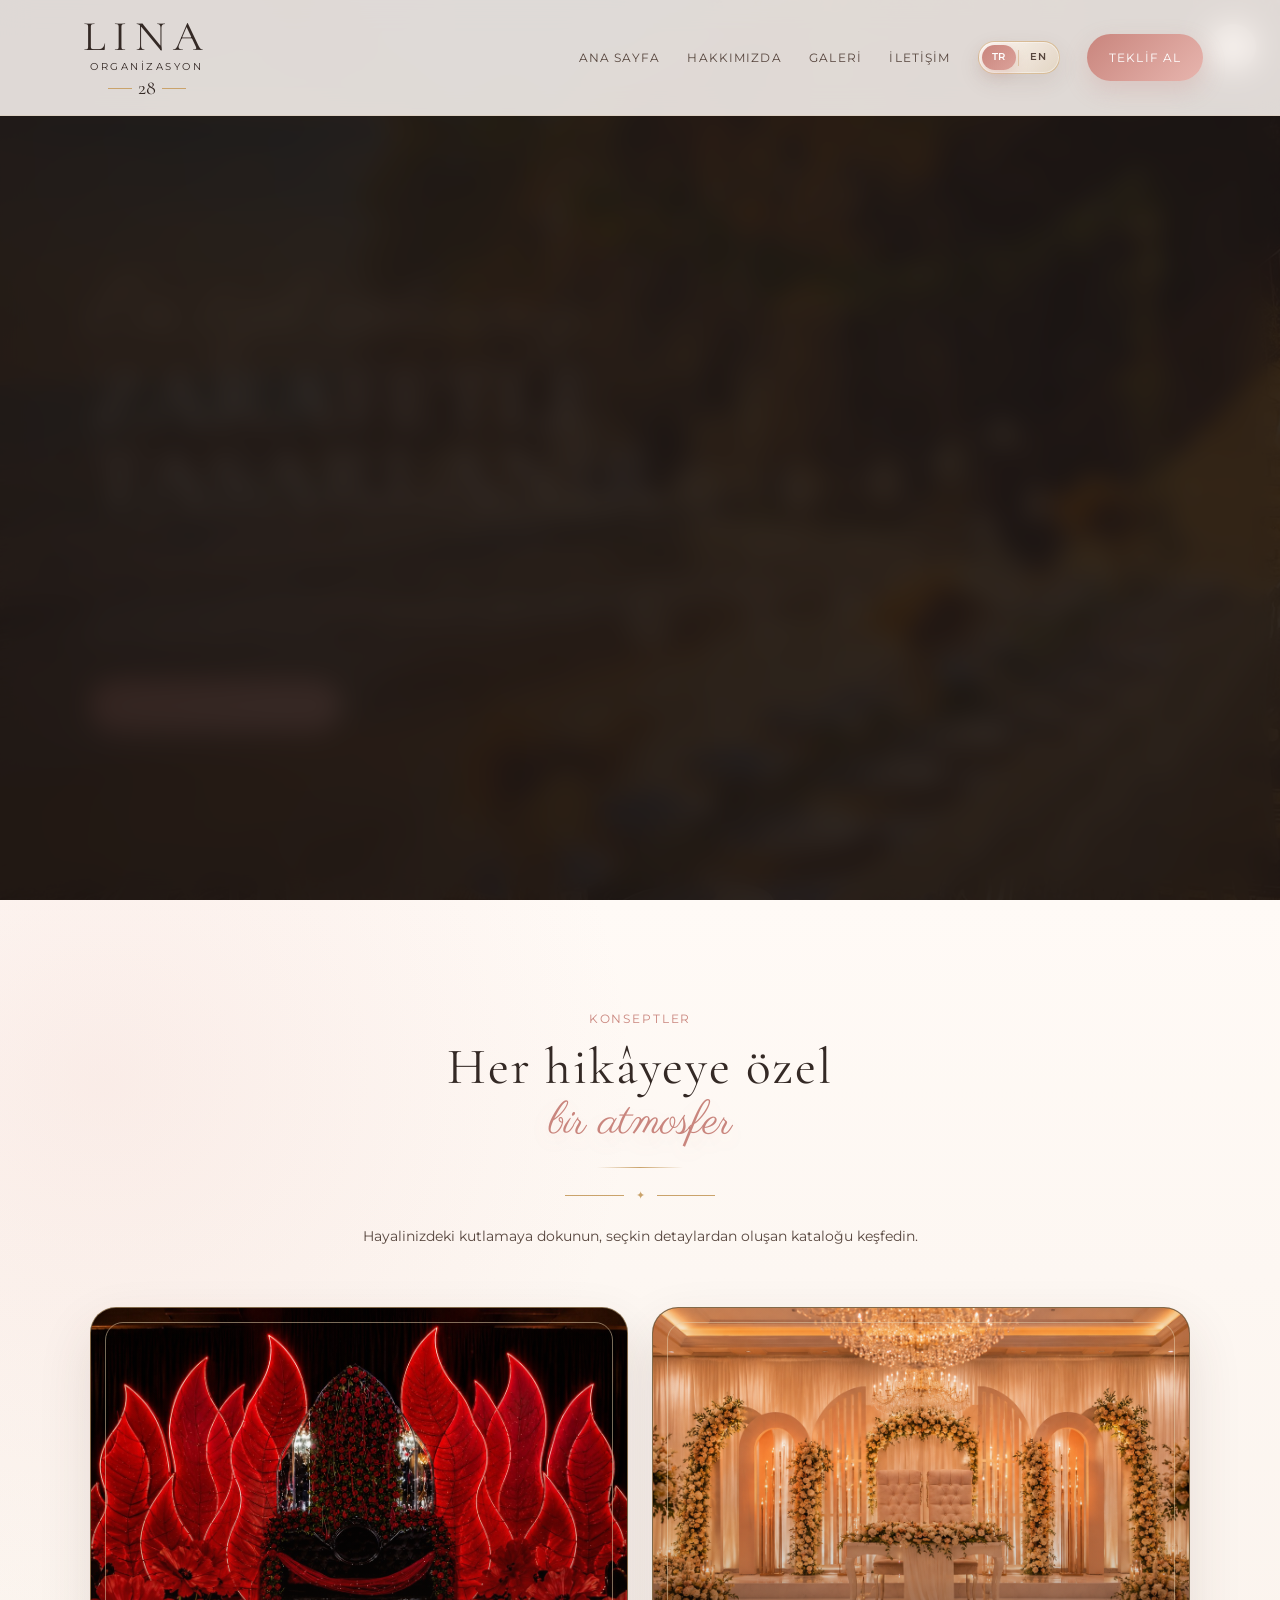
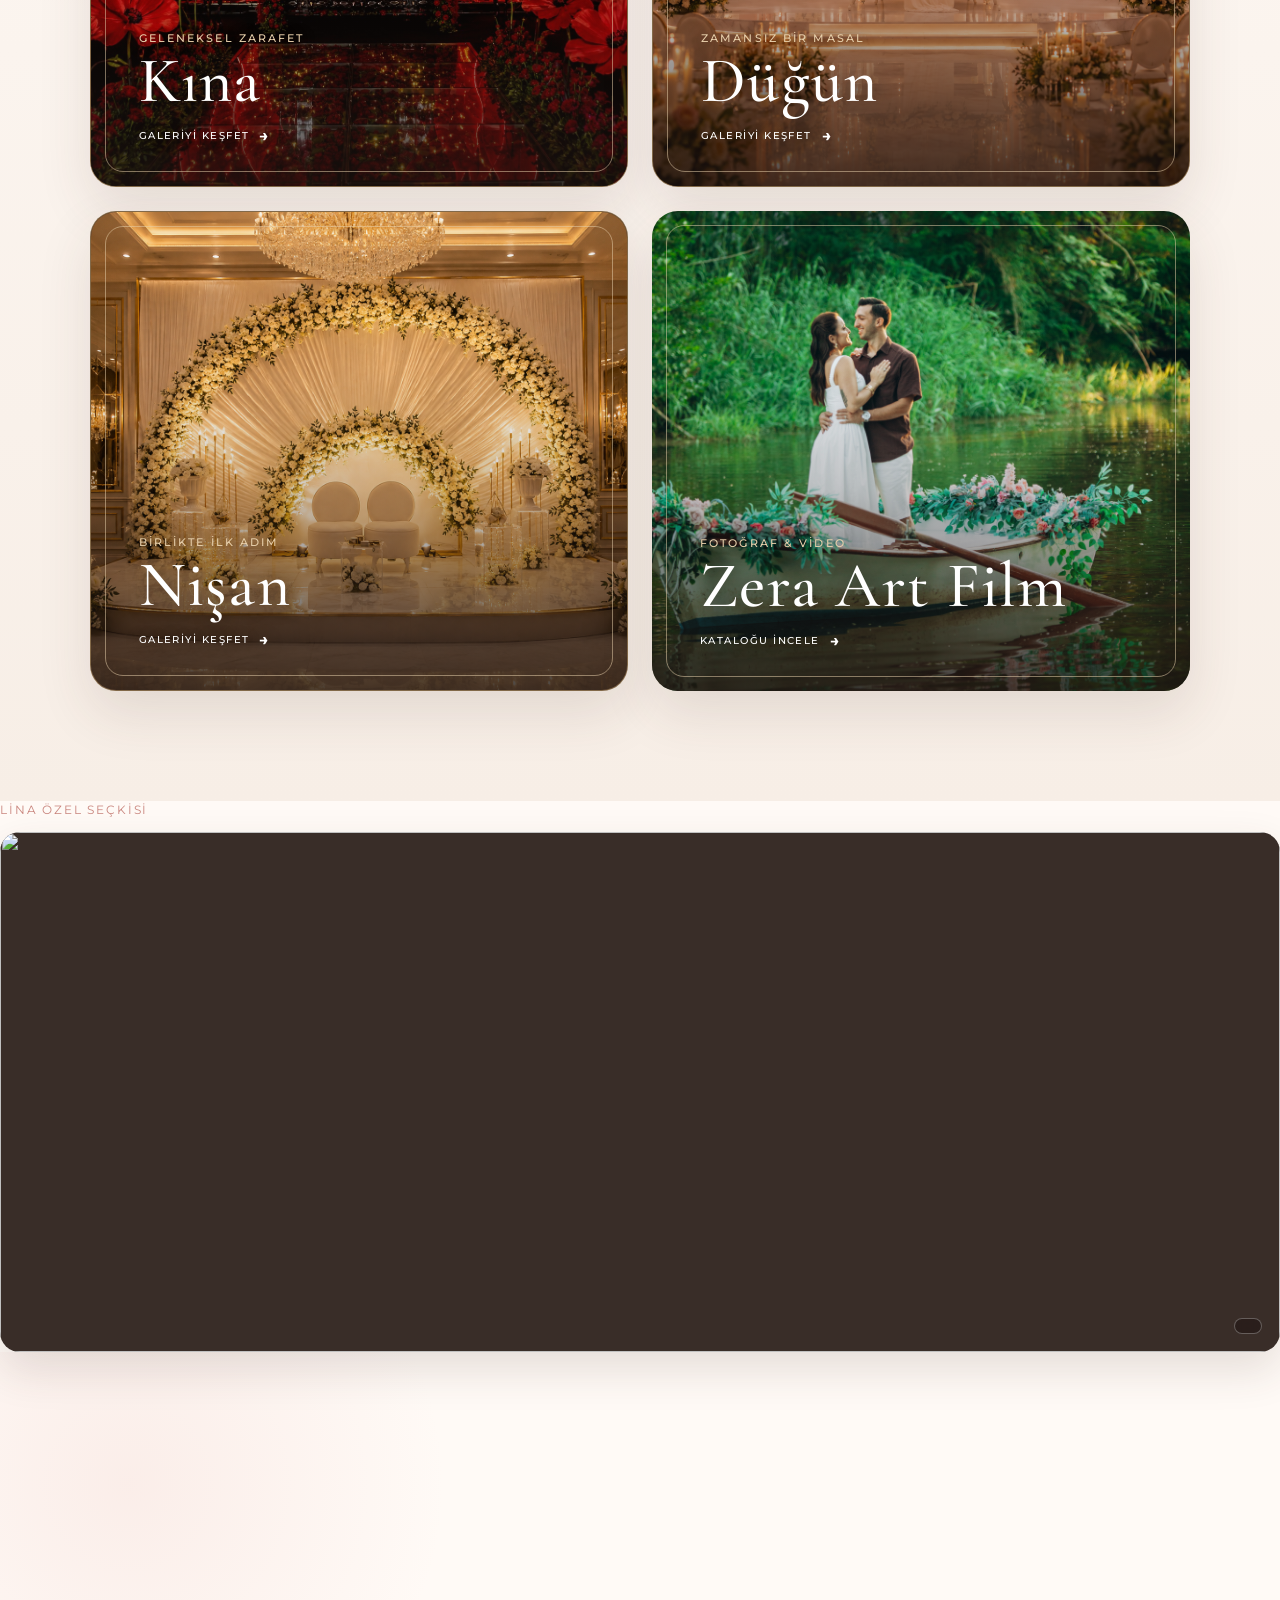
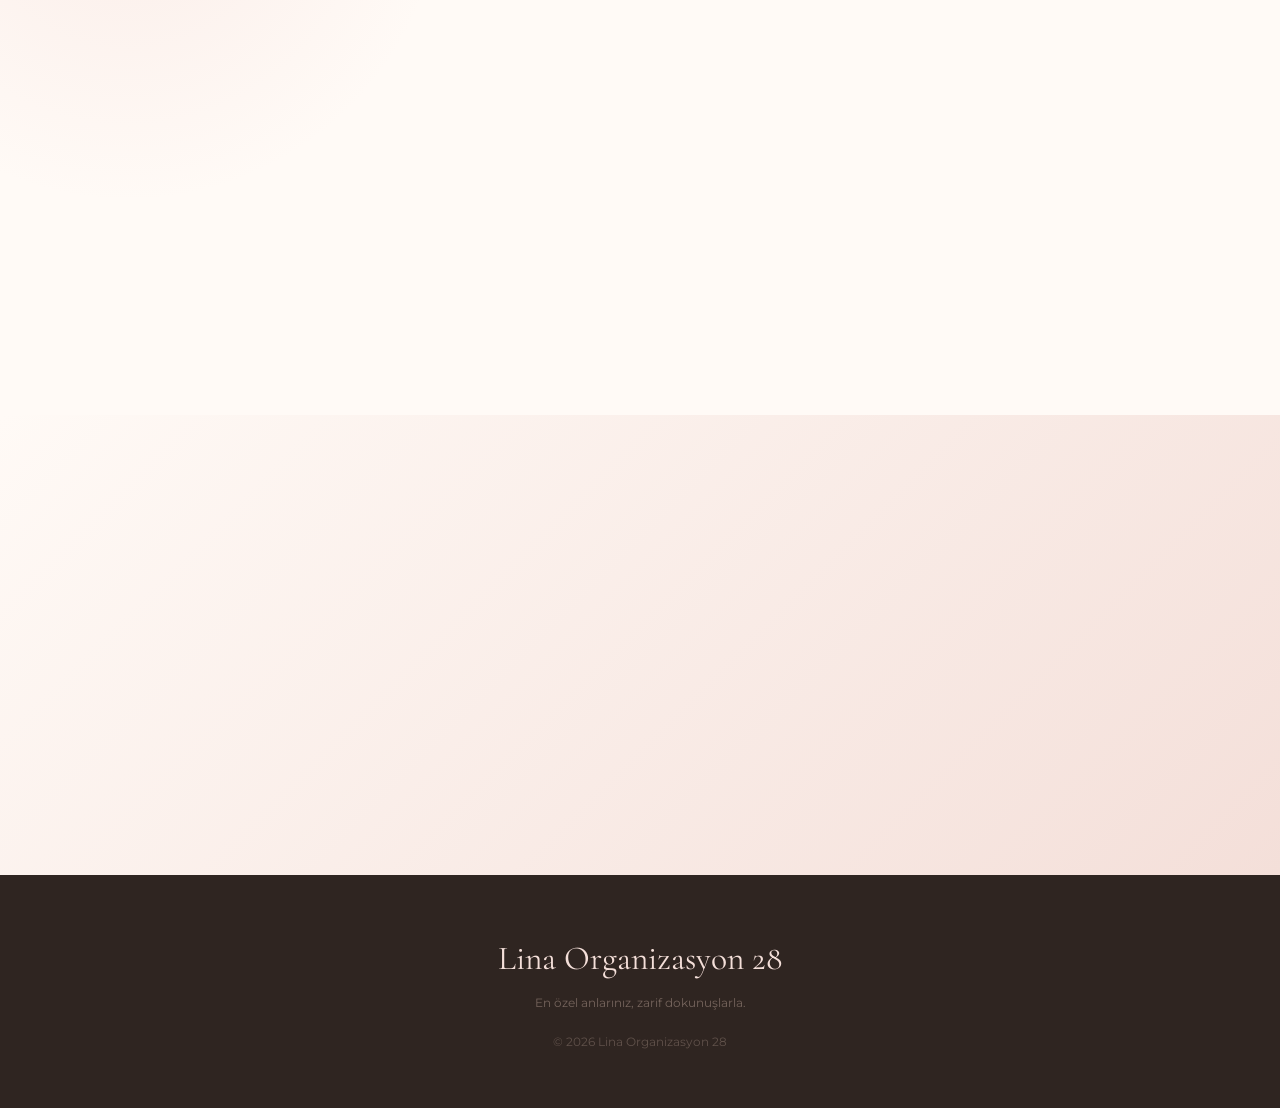
==== commit 86d0cb8c: "Dugun katalog modalini geri getir ve Zera kartini ayri dikey foto galerisinde ac" ====
--- a/index.html
+++ b/index.html
@@ -8,8 +8,8 @@
   <link rel="preconnect" href="https://fonts.googleapis.com">
   <link rel="preconnect" href="https://fonts.gstatic.com" crossorigin>
   <link href="https://fonts.googleapis.com/css2?family=Cormorant+Garamond:wght@400;500;600;700&family=Montserrat:wght@300;400;500;600&family=Parisienne&display=swap" rel="stylesheet">
-  <link rel="stylesheet" href="style.css?v=18">
-  <link rel="stylesheet" href="zera.css?v=3">
+  <link rel="stylesheet" href="style.css?v=19">
+  <link rel="stylesheet" href="zera.css?v=4">
 </head>
 <body>
   <header class="site-header">
@@ -26,13 +26,24 @@
         <button class="concept-card reveal" type="button" data-concept="kina" aria-haspopup="dialog"><img src="konseptler/kina.jpg" alt="Lüks kına gecesi konsepti" loading="lazy"><span class="concept-card-shade"></span><span class="concept-card-copy"><small>Geleneksel zarafet</small><strong>Kına</strong><i>Galeriyi keşfet <b>→</b></i></span></button>
         <button class="concept-card reveal" type="button" data-concept="dugun" aria-haspopup="dialog"><img src="konseptler/dugun.jpg" alt="Şampanya tonlarında lüks düğün konsepti" loading="lazy"><span class="concept-card-shade"></span><span class="concept-card-copy"><small>Zamansız bir masal</small><strong>Düğün</strong><i>Galeriyi keşfet <b>→</b></i></span></button>
         <button class="concept-card reveal" type="button" data-concept="nisan" aria-haspopup="dialog"><img src="konseptler/nisan.jpg" alt="Çiçeklerle hazırlanmış lüks nişan konsepti" loading="lazy"><span class="concept-card-shade"></span><span class="concept-card-copy"><small>Birlikte ilk adım</small><strong>Nişan</strong><i>Galeriyi keşfet <b>→</b></i></span></button>
-        <button class="concept-card reveal zera-concept-card" type="button" data-concept="zera" aria-haspopup="dialog"><img src="imageszeraartfilm-kapak.jpg" alt="Zera Art Film fotoğraf ve video hizmeti" loading="lazy"><span class="concept-card-shade"></span><span class="concept-card-copy"><small>Fotoğraf &amp; Video</small><strong>Zera Art Film</strong><i>Kataloğu incele <b>→</b></i></span></button>
+        <button class="concept-card reveal zera-concept-card" type="button" data-zera-open aria-haspopup="dialog"><img src="imageszeraartfilm-kapak.jpg" alt="Zera Art Film fotoğraf ve video hizmeti" loading="lazy"><span class="concept-card-shade"></span><span class="concept-card-copy"><small>Fotoğraf &amp; Video</small><strong>Zera Art Film</strong><i>Kataloğu incele <b>→</b></i></span></button>
       </div>
     </section>
+
+    <div class="concept-catalog" id="conceptCatalog" aria-hidden="true">
+      <div class="catalog-backdrop" data-catalog-close></div>
+      <div class="catalog-dialog" role="dialog" aria-modal="true" aria-labelledby="catalogTitle">
+        <button class="catalog-close" type="button" data-catalog-close aria-label="Kataloğu kapat">×</button>
+        <div class="catalog-head"><p class="eyebrow" data-i18n="catalogEyebrow">Lina özel seçkisi</p><h2 id="catalogTitle"></h2><p id="catalogDescription"></p></div>
+        <div class="catalog-feature"><div class="catalog-image-wrap"><img id="catalogMainImage" src="" alt=""><span id="catalogCounter" class="catalog-counter"></span></div><div id="catalogThumbnails" class="catalog-thumbnails"></div></div>
+        <div id="catalogOffers" class="catalog-offers"></div>
+      </div>
+    </div>
+
     <section class="intro section" id="hakkimizda"><div class="intro-copy reveal"><p class="eyebrow">Lina Organizasyon 28</p><h2 data-i18n-html="aboutTitle">Zarafet,<br>detaylarda gizlidir.</h2><div class="short-line"></div><p data-i18n="aboutText">Özel günlerinizi unutulmaz kılmak için her ayrıntıyı özenle planlıyor; estetik, sıcak ve size özel organizasyonlar tasarlıyoruz.</p><a class="text-link" href="#iletisim"><span>Bizi tanıyın</span><span>→</span></a></div><div class="feature-grid"><article class="feature-card reveal"><div class="icon">❀</div><h3>Kişiye Özel Tasarım</h3><p>Tarzınıza ve hayallerinize göre özgün konseptler oluşturuyoruz.</p></article><article class="feature-card reveal"><div class="icon">♢</div><h3>Profesyonel Ekip</h3><p>Planlamadan uygulamaya kadar tüm süreci özenle yönetiyoruz.</p></article><article class="feature-card reveal"><div class="icon">✧</div><h3>Kusursuz Organizasyon</h3><p>Her ayrıntıyı düşünerek gününüzü rahat ve unutulmaz hale getiriyoruz.</p></article></div></section>
     <section class="contact section" id="iletisim"><div class="contact-copy reveal"><p class="eyebrow">Birlikte planlayalım</p><h2>Özel gününüz için<br>ilk adımı atalım.</h2><p>Tarih, konsept ve hayalinizdeki detayları bize anlatın. Lina Organizasyon 28 olarak size özel bir plan oluşturalım.</p></div><div class="contact-box reveal"><p class="contact-label">Instagram</p><p class="contact-handle">@linaorganizasyon28</p><a class="btn btn-primary" href="https://www.instagram.com/linaorganizasyon28/" target="_blank" rel="noreferrer">Mesaj Gönder</a></div></section>
   </main>
   <footer><div class="footer-logo">Lina Organizasyon 28</div><p>En özel anlarınız, zarif dokunuşlarla.</p><p class="copy">© <span id="year"></span> Lina Organizasyon 28</p></footer>
-  <script src="scripts.js?v=16"></script><script src="zera.js?v=3"></script>
+  <script src="scripts.js?v=17"></script><script src="zera.js?v=4"></script>
 </body>
 </html>
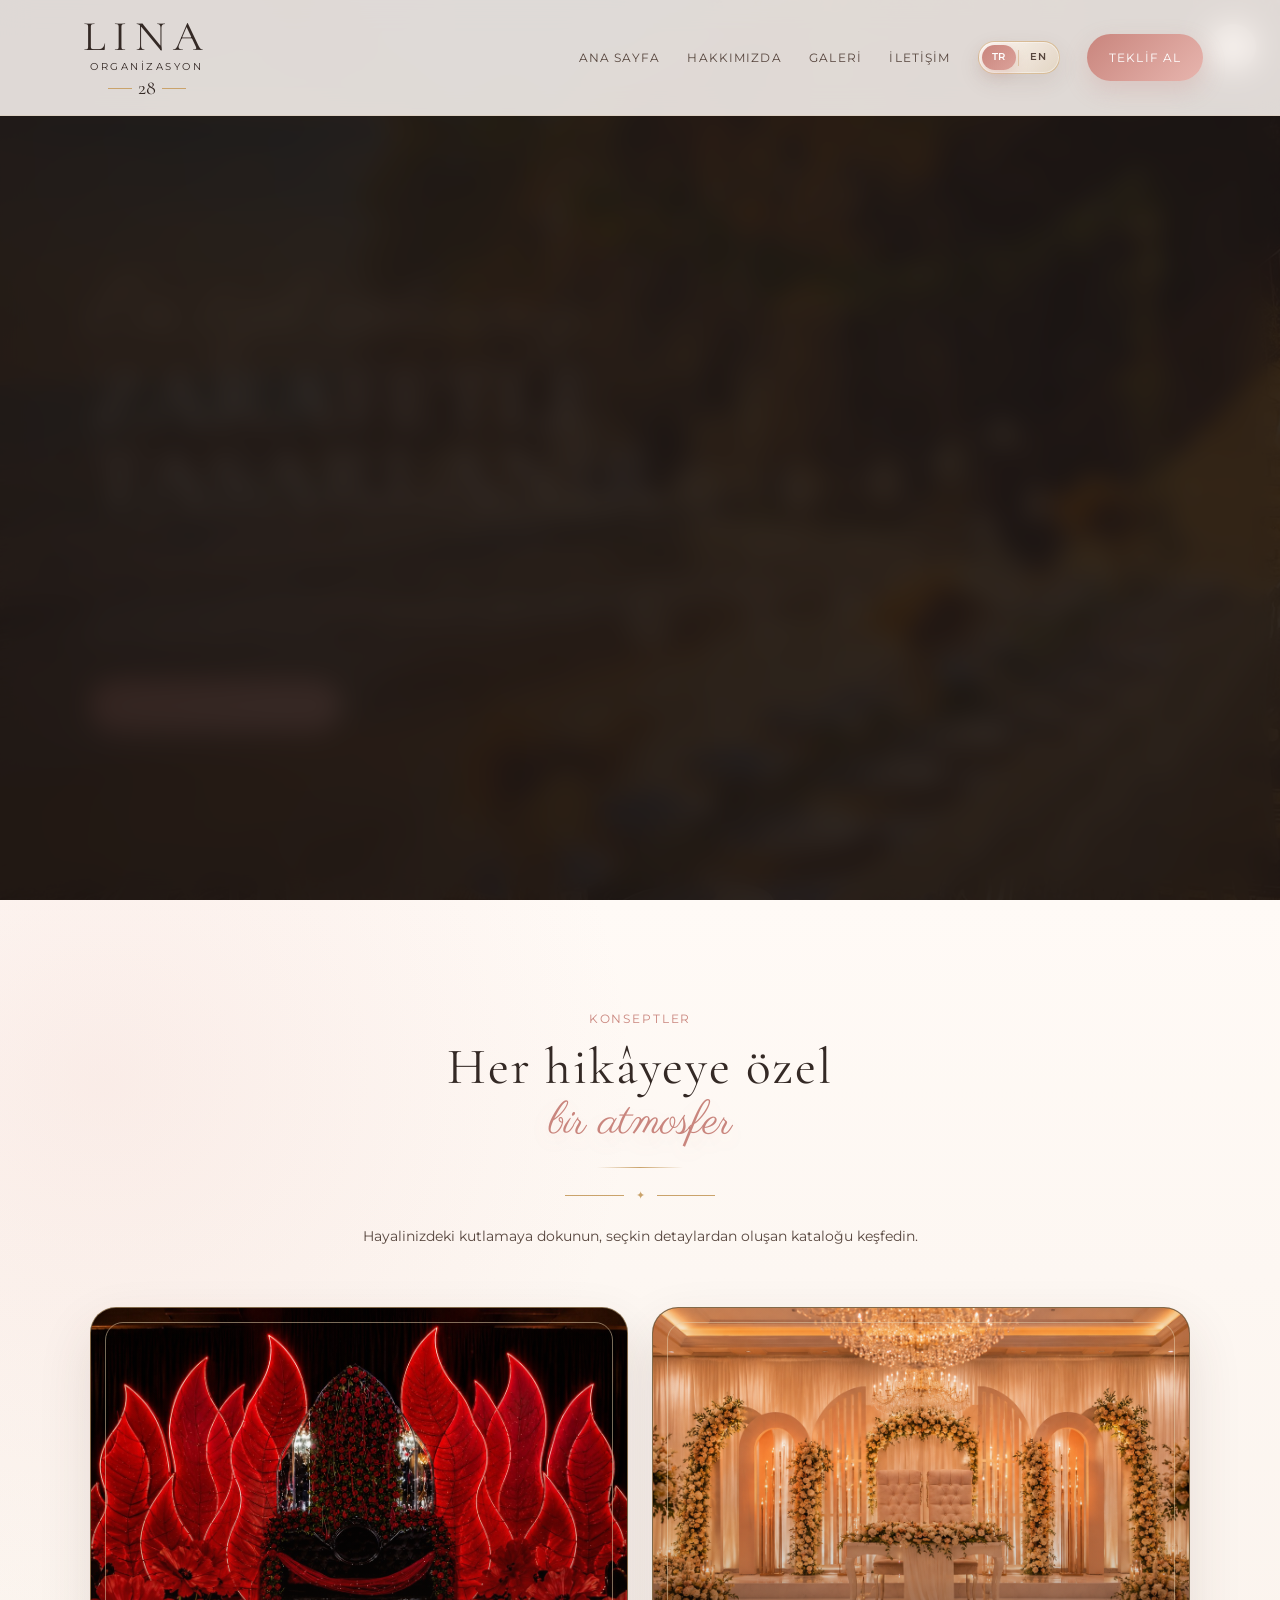
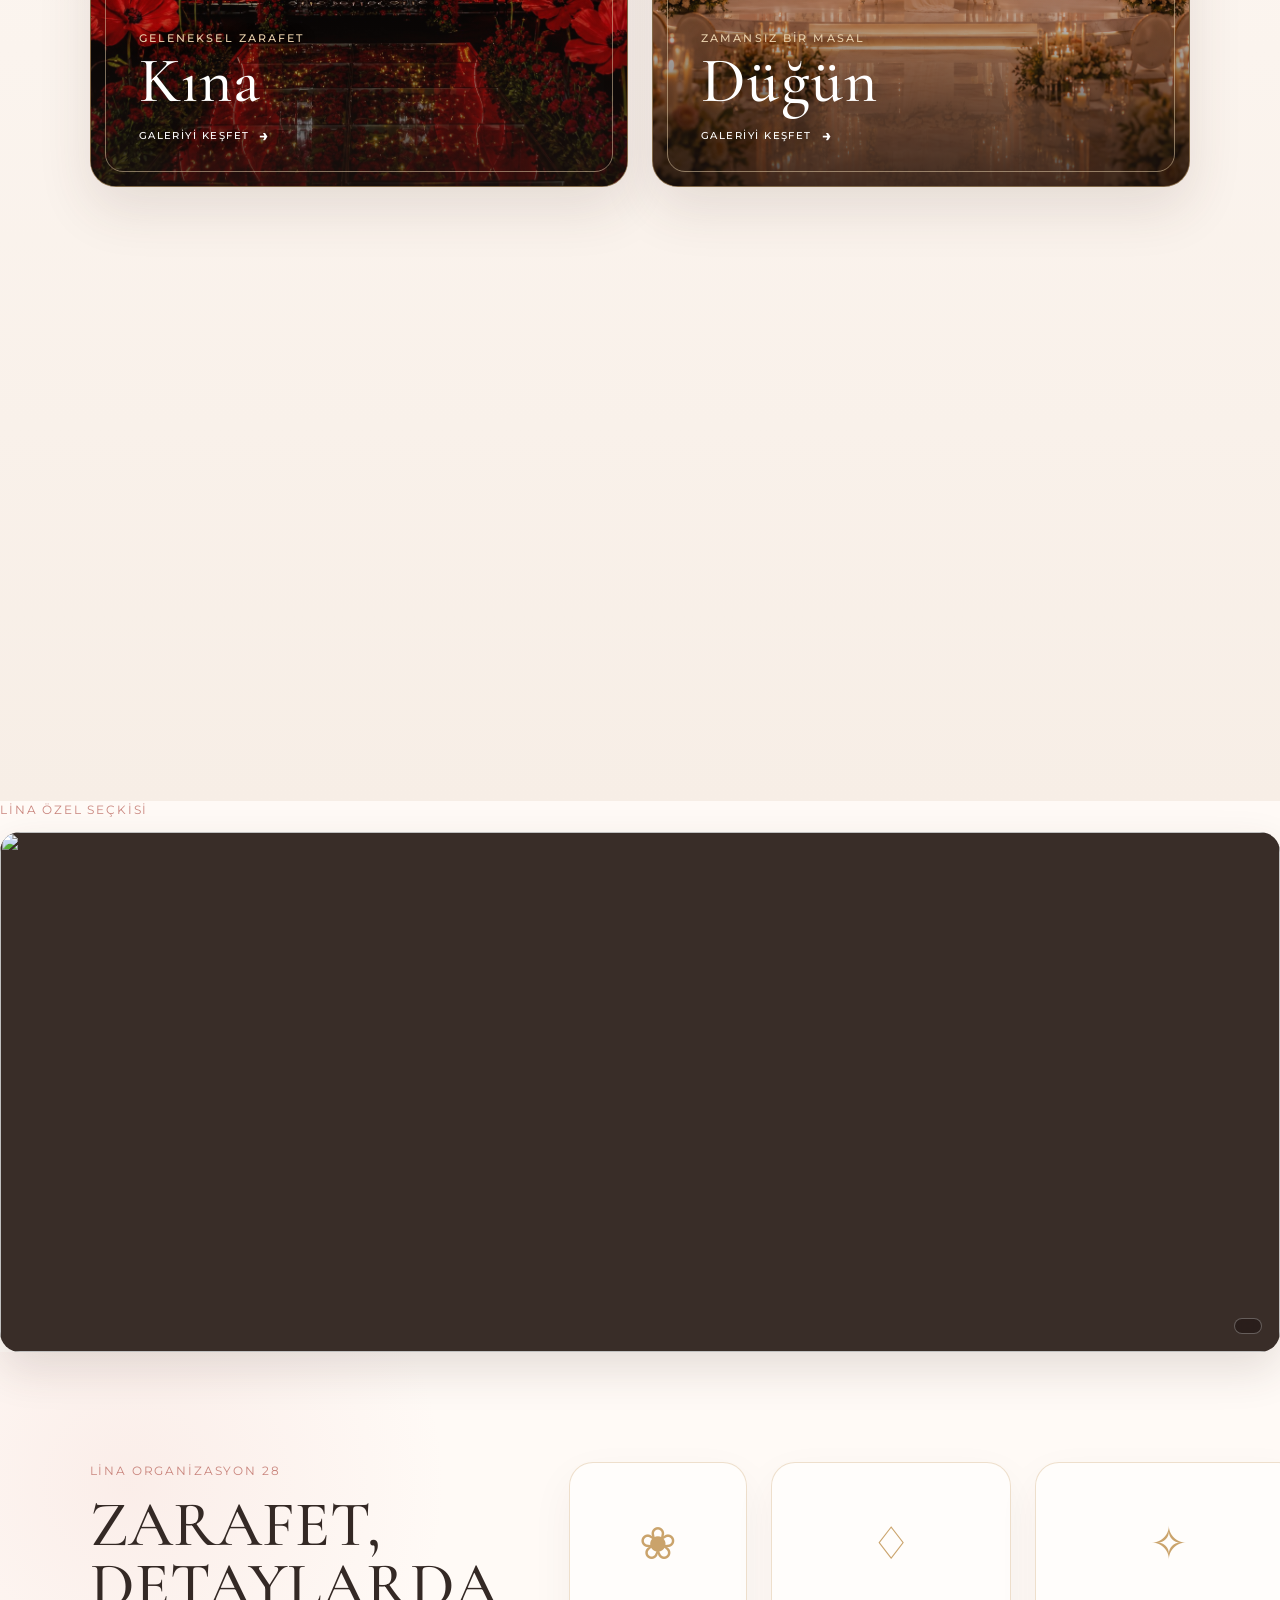
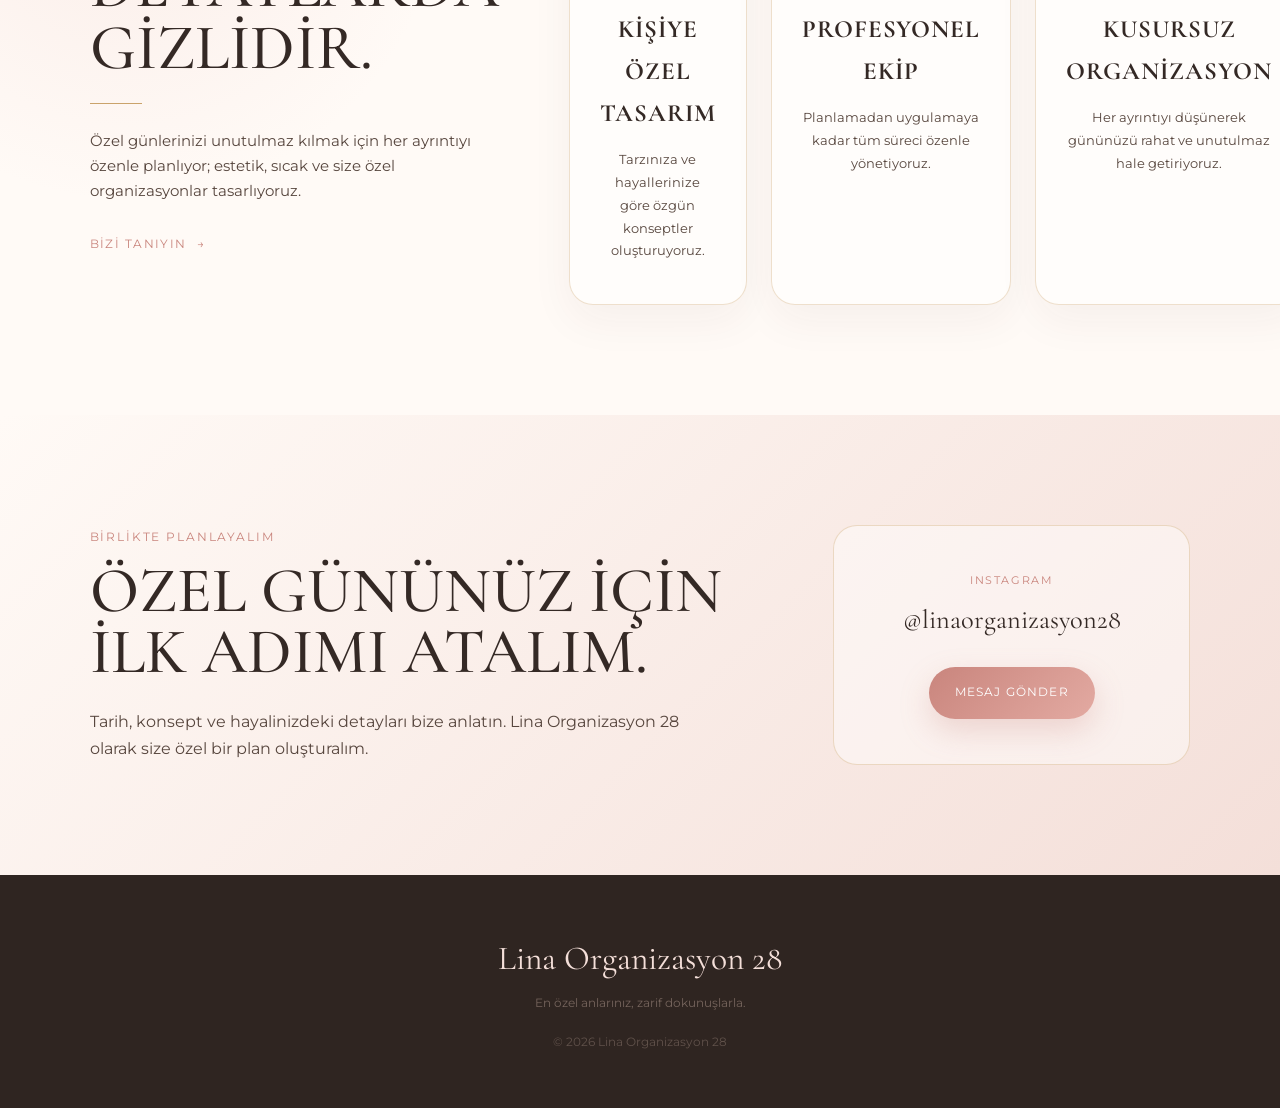
==== commit b9ad0c4f: "TR EN dil butonlarini garanti altina al ve Zera kartini katalog sistemine bagla" ====
--- a/index.html
+++ b/index.html
@@ -26,24 +26,14 @@
         <button class="concept-card reveal" type="button" data-concept="kina" aria-haspopup="dialog"><img src="konseptler/kina.jpg" alt="Lüks kına gecesi konsepti" loading="lazy"><span class="concept-card-shade"></span><span class="concept-card-copy"><small>Geleneksel zarafet</small><strong>Kına</strong><i>Galeriyi keşfet <b>→</b></i></span></button>
         <button class="concept-card reveal" type="button" data-concept="dugun" aria-haspopup="dialog"><img src="konseptler/dugun.jpg" alt="Şampanya tonlarında lüks düğün konsepti" loading="lazy"><span class="concept-card-shade"></span><span class="concept-card-copy"><small>Zamansız bir masal</small><strong>Düğün</strong><i>Galeriyi keşfet <b>→</b></i></span></button>
         <button class="concept-card reveal" type="button" data-concept="nisan" aria-haspopup="dialog"><img src="konseptler/nisan.jpg" alt="Çiçeklerle hazırlanmış lüks nişan konsepti" loading="lazy"><span class="concept-card-shade"></span><span class="concept-card-copy"><small>Birlikte ilk adım</small><strong>Nişan</strong><i>Galeriyi keşfet <b>→</b></i></span></button>
-        <button class="concept-card reveal zera-concept-card" type="button" data-zera-open aria-haspopup="dialog"><img src="imageszeraartfilm-kapak.jpg" alt="Zera Art Film fotoğraf ve video hizmeti" loading="lazy"><span class="concept-card-shade"></span><span class="concept-card-copy"><small>Fotoğraf &amp; Video</small><strong>Zera Art Film</strong><i>Kataloğu incele <b>→</b></i></span></button>
+        <button class="concept-card reveal zera-concept-card" type="button" data-concept="zera" aria-haspopup="dialog"><img src="imageszeraartfilm-kapak.jpg" alt="Zera Art Film fotoğraf ve video hizmeti" loading="lazy"><span class="concept-card-shade"></span><span class="concept-card-copy"><small>Fotoğraf &amp; Video</small><strong>Zera Art Film</strong><i>Kataloğu incele <b>→</b></i></span></button>
       </div>
     </section>
-
-    <div class="concept-catalog" id="conceptCatalog" aria-hidden="true">
-      <div class="catalog-backdrop" data-catalog-close></div>
-      <div class="catalog-dialog" role="dialog" aria-modal="true" aria-labelledby="catalogTitle">
-        <button class="catalog-close" type="button" data-catalog-close aria-label="Kataloğu kapat">×</button>
-        <div class="catalog-head"><p class="eyebrow" data-i18n="catalogEyebrow">Lina özel seçkisi</p><h2 id="catalogTitle"></h2><p id="catalogDescription"></p></div>
-        <div class="catalog-feature"><div class="catalog-image-wrap"><img id="catalogMainImage" src="" alt=""><span id="catalogCounter" class="catalog-counter"></span></div><div id="catalogThumbnails" class="catalog-thumbnails"></div></div>
-        <div id="catalogOffers" class="catalog-offers"></div>
-      </div>
-    </div>
-
+    <div class="concept-catalog" id="conceptCatalog" aria-hidden="true"><div class="catalog-backdrop" data-catalog-close></div><div class="catalog-dialog" role="dialog" aria-modal="true" aria-labelledby="catalogTitle"><button class="catalog-close" type="button" data-catalog-close aria-label="Kataloğu kapat">×</button><div class="catalog-head"><p class="eyebrow" data-i18n="catalogEyebrow">Lina özel seçkisi</p><h2 id="catalogTitle"></h2><p id="catalogDescription"></p></div><div class="catalog-feature"><div class="catalog-image-wrap"><img id="catalogMainImage" src="" alt=""><span id="catalogCounter" class="catalog-counter"></span></div><div id="catalogThumbnails" class="catalog-thumbnails"></div></div><div id="catalogOffers" class="catalog-offers"></div></div></div>
     <section class="intro section" id="hakkimizda"><div class="intro-copy reveal"><p class="eyebrow">Lina Organizasyon 28</p><h2 data-i18n-html="aboutTitle">Zarafet,<br>detaylarda gizlidir.</h2><div class="short-line"></div><p data-i18n="aboutText">Özel günlerinizi unutulmaz kılmak için her ayrıntıyı özenle planlıyor; estetik, sıcak ve size özel organizasyonlar tasarlıyoruz.</p><a class="text-link" href="#iletisim"><span>Bizi tanıyın</span><span>→</span></a></div><div class="feature-grid"><article class="feature-card reveal"><div class="icon">❀</div><h3>Kişiye Özel Tasarım</h3><p>Tarzınıza ve hayallerinize göre özgün konseptler oluşturuyoruz.</p></article><article class="feature-card reveal"><div class="icon">♢</div><h3>Profesyonel Ekip</h3><p>Planlamadan uygulamaya kadar tüm süreci özenle yönetiyoruz.</p></article><article class="feature-card reveal"><div class="icon">✧</div><h3>Kusursuz Organizasyon</h3><p>Her ayrıntıyı düşünerek gününüzü rahat ve unutulmaz hale getiriyoruz.</p></article></div></section>
-    <section class="contact section" id="iletisim"><div class="contact-copy reveal"><p class="eyebrow">Birlikte planlayalım</p><h2>Özel gününüz için<br>ilk adımı atalım.</h2><p>Tarih, konsept ve hayalinizdeki detayları bize anlatın. Lina Organizasyon 28 olarak size özel bir plan oluşturalım.</p></div><div class="contact-box reveal"><p class="contact-label">Instagram</p><p class="contact-handle">@linaorganizasyon28</p><a class="btn btn-primary" href="https://www.instagram.com/linaorganizasyon28/" target="_blank" rel="noreferrer">Mesaj Gönder</a></div></section>
+    <section class="contact section" id="iletisim"><div class="contact-copy reveal"><p class="eyebrow" data-i18n="contactEyebrow">Birlikte planlayalım</p><h2 data-i18n-html="contactTitle">Özel gününüz için<br>ilk adımı atalım.</h2><p data-i18n="contactText">Tarih, konsept ve hayalinizdeki detayları bize anlatın. Lina Organizasyon 28 olarak size özel bir plan oluşturalım.</p></div><div class="contact-box reveal"><p class="contact-label">Instagram</p><p class="contact-handle">@linaorganizasyon28</p><a class="btn btn-primary" href="https://www.instagram.com/linaorganizasyon28/" target="_blank" rel="noreferrer" data-i18n="contactCta">Mesaj Gönder</a></div></section>
   </main>
   <footer><div class="footer-logo">Lina Organizasyon 28</div><p>En özel anlarınız, zarif dokunuşlarla.</p><p class="copy">© <span id="year"></span> Lina Organizasyon 28</p></footer>
-  <script src="scripts.js?v=17"></script><script src="zera.js?v=4"></script>
+  <script src="scripts.js?v=17"></script><script src="zera.js?v=4"></script><script src="lang-fix.js?v=1"></script>
 </body>
-</html>
+</html>
--- a/zera.css
+++ b/zera.css
@@ -1,4 +1,4 @@
 .zera-concept-card{display:block;position:relative;overflow:hidden;border:0;cursor:pointer;text-align:left;color:#fff;background:#eaded6}.zera-concept-card img{width:100%;height:100%;min-height:390px;object-fit:cover;display:block;transition:transform .65s cubic-bezier(.2,.7,.25,1),filter .45s ease}.zera-concept-card:hover img{transform:scale(1.045);filter:saturate(1.04)}
-.zera-service{display:none}
-.zera-modal{position:fixed;inset:0;z-index:100;display:flex;align-items:center;justify-content:center;padding:24px;opacity:0;visibility:hidden;transition:opacity .28s ease,visibility .28s ease}.zera-modal.is-open{opacity:1;visibility:visible}.zera-modal-backdrop{position:absolute;inset:0;background:rgba(52,41,37,.62);backdrop-filter:blur(9px)}.zera-modal-panel{position:relative;z-index:1;width:min(1050px,94vw);max-height:90vh;overflow:auto;display:grid;grid-template-columns:1.05fr .95fr;gap:38px;padding:28px;border:1px solid rgba(202,163,107,.35);border-radius:28px;background:linear-gradient(135deg,#fffaf6,#f8f0ea);box-shadow:0 30px 100px rgba(30,20,15,.28);transform:translateY(18px) scale(.98);transition:transform .3s ease}.zera-modal.is-open .zera-modal-panel{transform:none}.zera-modal-close{position:absolute;right:17px;top:15px;z-index:3;width:40px;height:40px;border:1px solid rgba(202,163,107,.45);border-radius:50%;background:rgba(255,250,246,.88);cursor:pointer}.zera-modal-close span{position:absolute;left:11px;top:19px;width:17px;height:1px;background:var(--brown-deep);transform:rotate(45deg)}.zera-modal-close span+span{transform:rotate(-45deg)}.zera-modal-gallery{min-width:0}.zera-modal-gallery>img{width:100%;height:470px;object-fit:cover;border-radius:20px;display:block;box-shadow:0 18px 45px rgba(71,48,39,.13)}.zera-modal-thumbs{display:flex;gap:10px;margin-top:12px}.zera-modal-thumbs button{width:78px;height:65px;padding:0;border:2px solid transparent;border-radius:10px;overflow:hidden;cursor:pointer;background:transparent}.zera-modal-thumbs button.active{border-color:var(--champagne)}.zera-modal-thumbs img{width:100%;height:100%;object-fit:cover}.zera-modal-copy{align-self:center;padding:15px 25px 15px 0}.zera-modal-copy h2{margin:0;font-family:"Cormorant Garamond",serif;font-size:clamp(3rem,5vw,4.8rem);line-height:.92;font-weight:500;color:var(--brown-deep)}.zera-modal-copy>.short-line{margin:22px 0}.zera-modal-copy>p:not(.eyebrow):not(.zera-kicker){font-size:.9rem}.zera-kicker{margin-bottom:7px;color:var(--blush-dark);text-transform:uppercase;letter-spacing:.13em;font-size:.69rem;font-weight:600}.zera-contact{display:flex;flex-wrap:wrap;gap:28px;margin-top:25px}.zera-contact div{display:flex;flex-direction:column;gap:2px}.zera-contact span{color:var(--blush-dark);text-transform:uppercase;letter-spacing:.12em;font-size:.62rem}.zera-contact strong{color:var(--brown-deep);font-size:.82rem;font-weight:600}.zera-actions{display:flex;flex-wrap:wrap;gap:12px;margin-top:28px}.zera-phone{border:1px solid rgba(202,163,107,.55);color:var(--brown-deep);background:rgba(255,255,255,.72)}body.zera-modal-open{overflow:hidden}
-@media(max-width:800px){.zera-modal{padding:12px}.zera-modal-panel{grid-template-columns:1fr;padding:17px;border-radius:22px;max-height:94vh;gap:20px}.zera-modal-gallery>img{height:48vh;min-height:270px}.zera-modal-copy{padding:0 7px 8px}.zera-modal-copy h2{font-size:3rem}.zera-actions .btn{width:100%}}@media(max-width:480px){.zera-concept-card img{min-height:330px}.zera-modal-gallery>img{height:42vh}.zera-modal-thumbs button{width:68px;height:58px}}
+body.zera-modal-open{overflow:hidden}
+.zera-scroll-modal{position:fixed;inset:0;z-index:1000;opacity:0;visibility:hidden;transition:opacity .28s ease,visibility .28s ease}.zera-scroll-modal.is-open{opacity:1;visibility:visible}.zera-scroll-backdrop{position:absolute;inset:0;background:rgba(45,35,31,.68);backdrop-filter:blur(8px)}.zera-scroll-panel{position:absolute;z-index:1;top:50%;left:50%;transform:translate(-50%,-47%) scale(.985);width:min(760px,94vw);height:min(92vh,920px);overflow-y:auto;background:#fffaf7;border:1px solid rgba(190,151,103,.38);border-radius:26px;box-shadow:0 30px 90px rgba(25,18,15,.3);transition:transform .3s ease}.zera-scroll-modal.is-open .zera-scroll-panel{transform:translate(-50%,-50%) scale(1)}.zera-scroll-close{position:sticky;float:right;top:16px;right:16px;z-index:5;margin:16px 16px 0 0;width:42px;height:42px;border:1px solid rgba(190,151,103,.45);border-radius:50%;background:rgba(255,250,247,.94);color:#4d3930;font-size:28px;line-height:1;cursor:pointer}.zera-scroll-heading{padding:45px 55px 25px;text-align:center}.zera-scroll-heading h2{margin:4px 0 10px;font-family:"Cormorant Garamond",serif;font-size:clamp(3rem,7vw,5rem);font-weight:500;line-height:.9;color:var(--brown-deep)}.zera-scroll-heading>p:last-child{max-width:540px;margin:18px auto 0;font-size:.86rem;line-height:1.8;color:#6d5a50}.zera-scroll-kicker{margin:5px 0;color:var(--blush-dark);text-transform:uppercase;letter-spacing:.15em;font-size:.68rem;font-weight:600}.zera-scroll-gallery{padding:0 28px}.zera-scroll-gallery figure{margin:0 0 22px}.zera-scroll-gallery img{display:block;width:100%;height:auto;max-height:none;object-fit:contain;border-radius:18px;box-shadow:0 14px 38px rgba(70,48,39,.13)}.zera-scroll-contact{display:flex;justify-content:center;gap:48px;flex-wrap:wrap;padding:10px 28px 0;text-align:center}.zera-scroll-contact div{display:flex;flex-direction:column;gap:3px}.zera-scroll-contact span{font-size:.62rem;text-transform:uppercase;letter-spacing:.13em;color:var(--blush-dark)}.zera-scroll-contact strong{font-size:.82rem;color:var(--brown-deep)}.zera-scroll-actions{display:flex;justify-content:center;gap:12px;flex-wrap:wrap;padding:25px 28px 38px}.zera-scroll-actions .zera-phone{border:1px solid rgba(190,151,103,.55);color:var(--brown-deep);background:#fff}.zera-scroll-panel::-webkit-scrollbar{width:7px}.zera-scroll-panel::-webkit-scrollbar-thumb{background:rgba(180,140,95,.45);border-radius:20px}
+@media(max-width:700px){.zera-scroll-panel{width:96vw;height:94vh;border-radius:20px}.zera-scroll-heading{padding:38px 25px 20px}.zera-scroll-gallery{padding:0 14px}.zera-scroll-gallery figure{margin-bottom:14px}.zera-scroll-contact{gap:22px;padding-top:5px}.zera-scroll-actions{padding:20px 18px 30px}.zera-scroll-actions .btn{width:100%}.zera-scroll-close{margin-right:12px}}
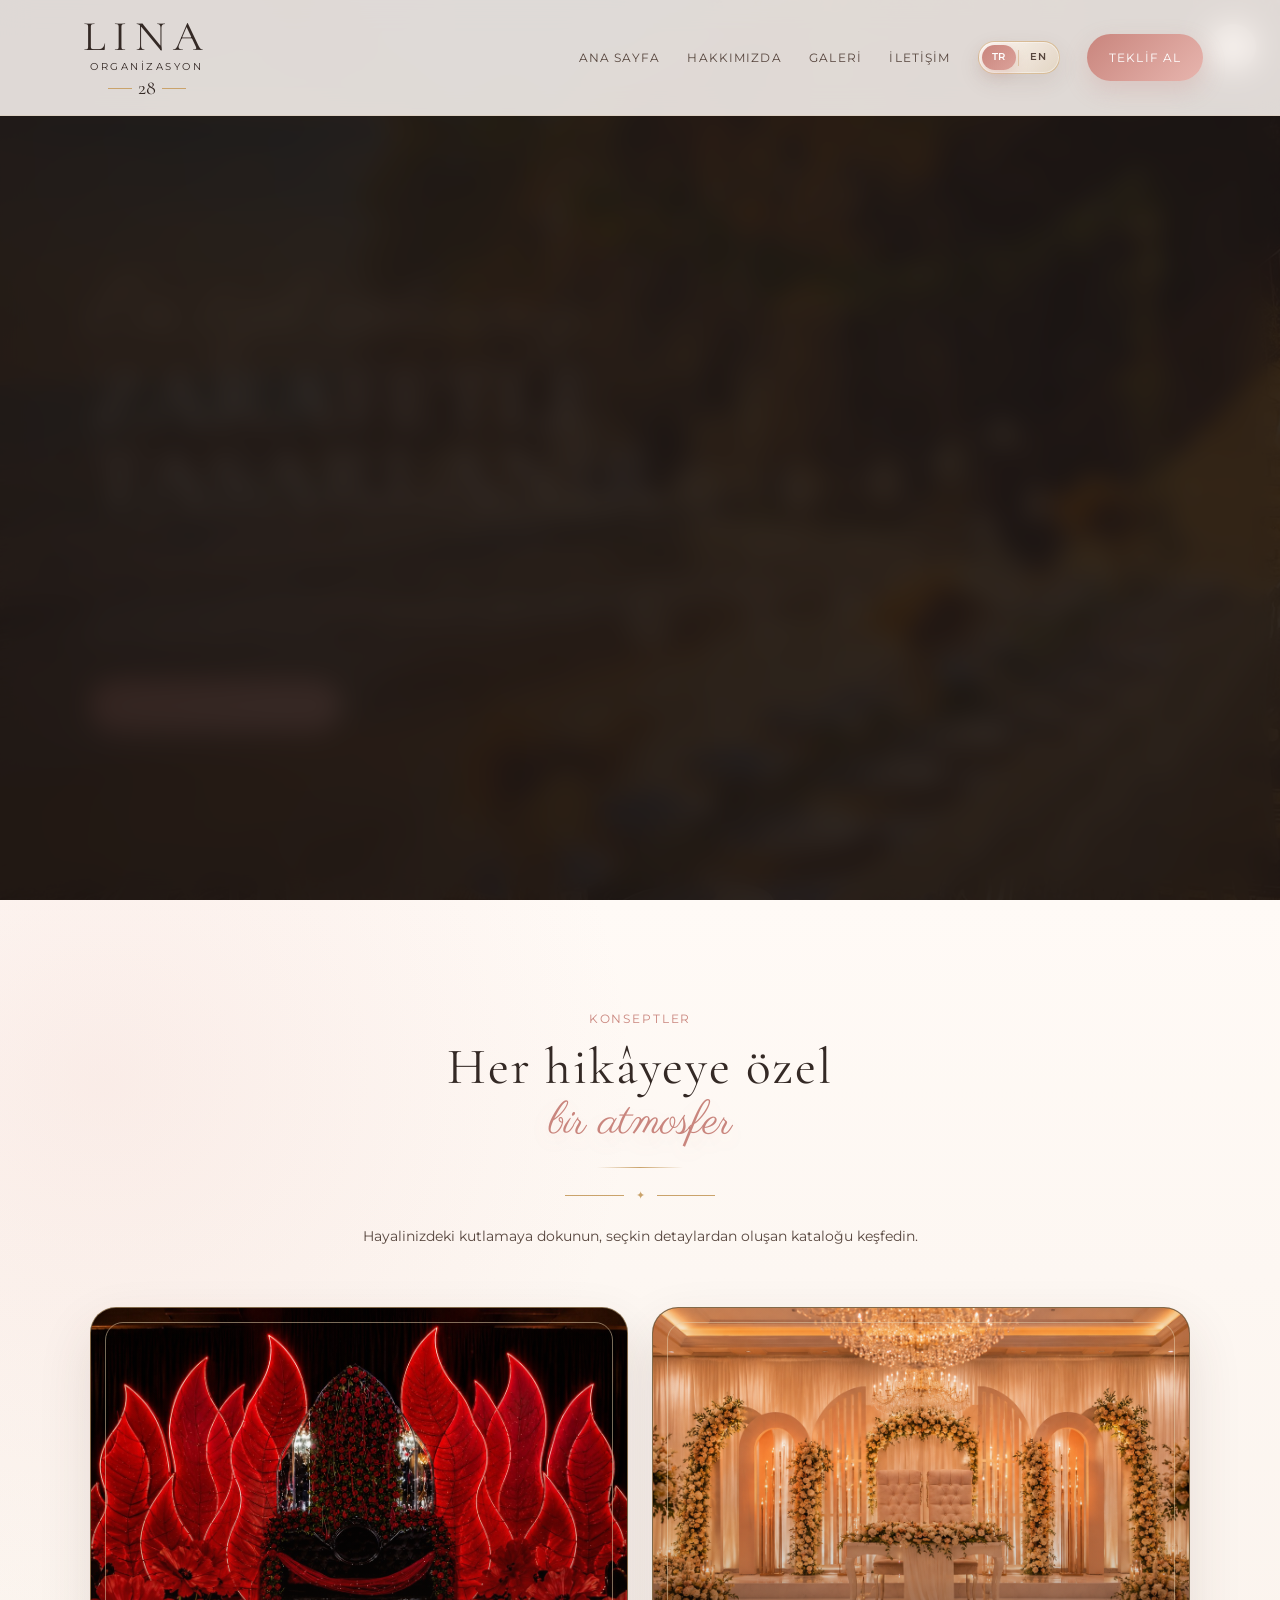
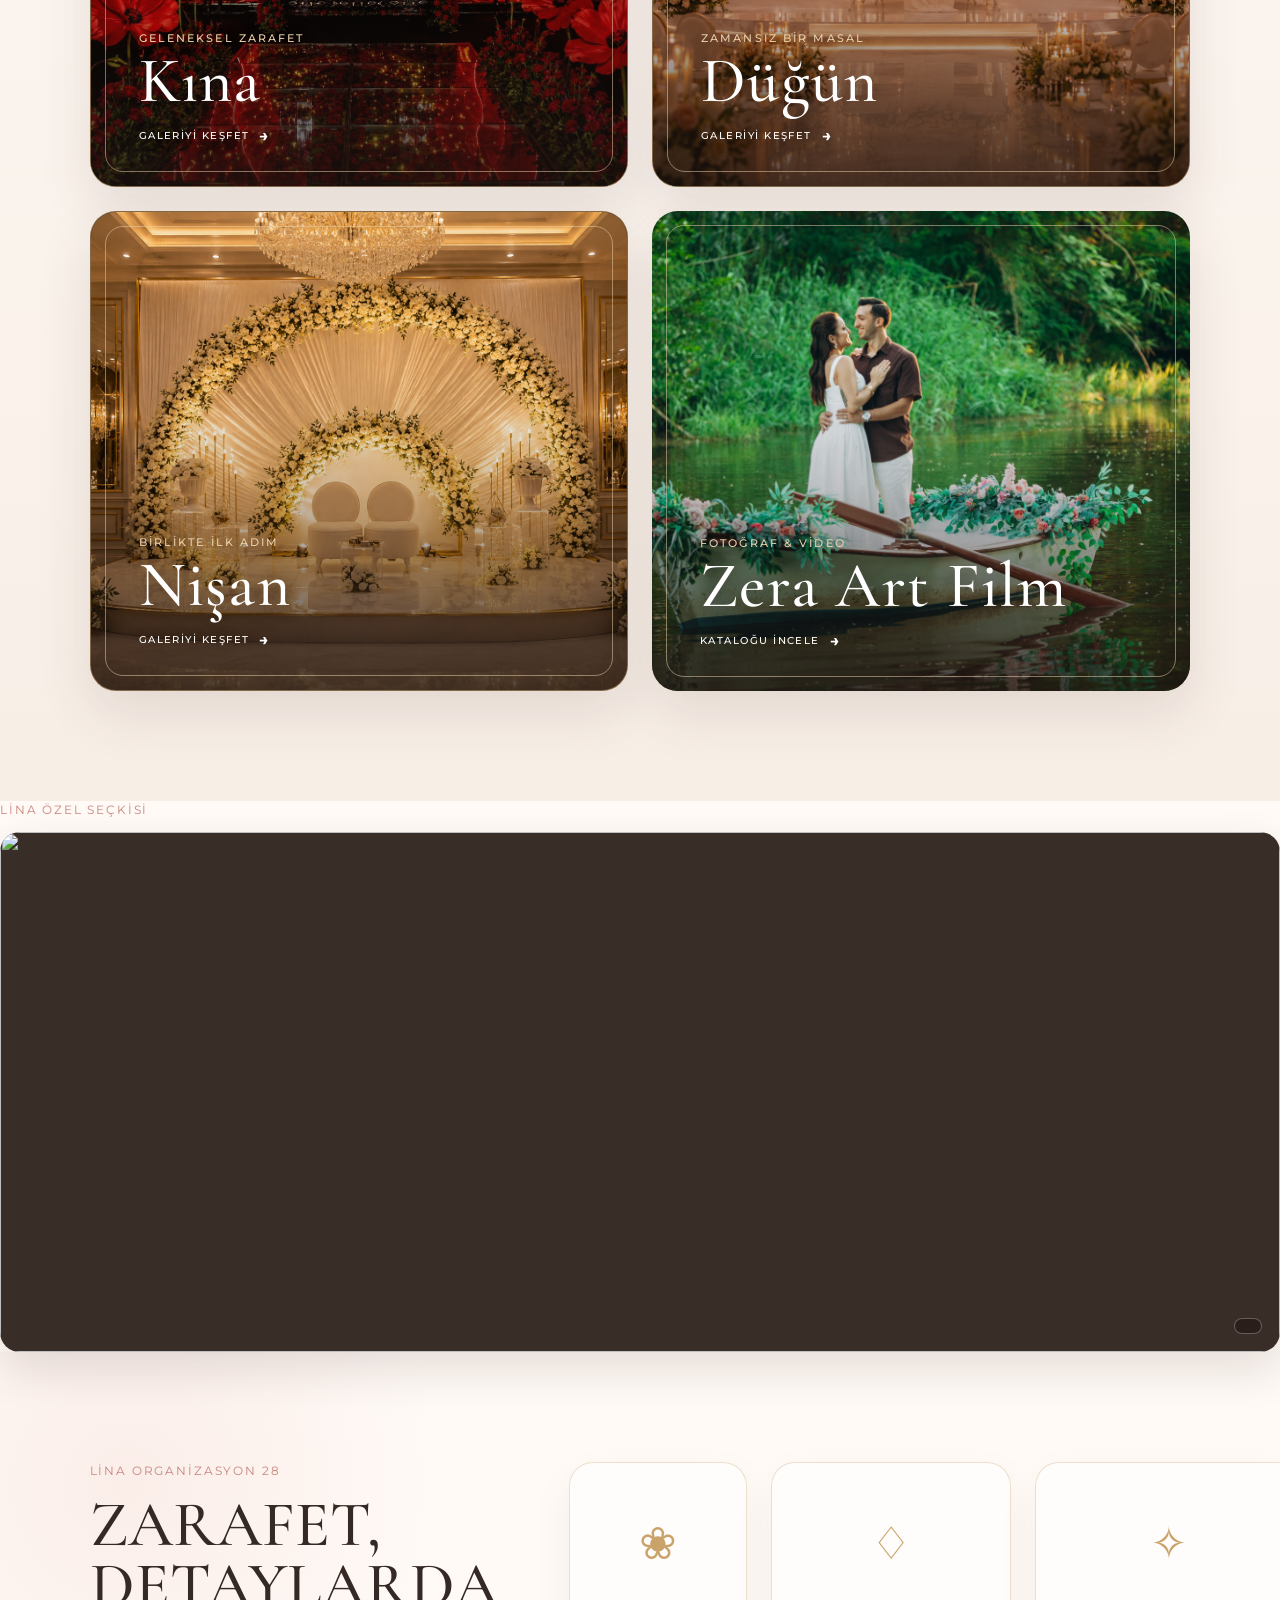
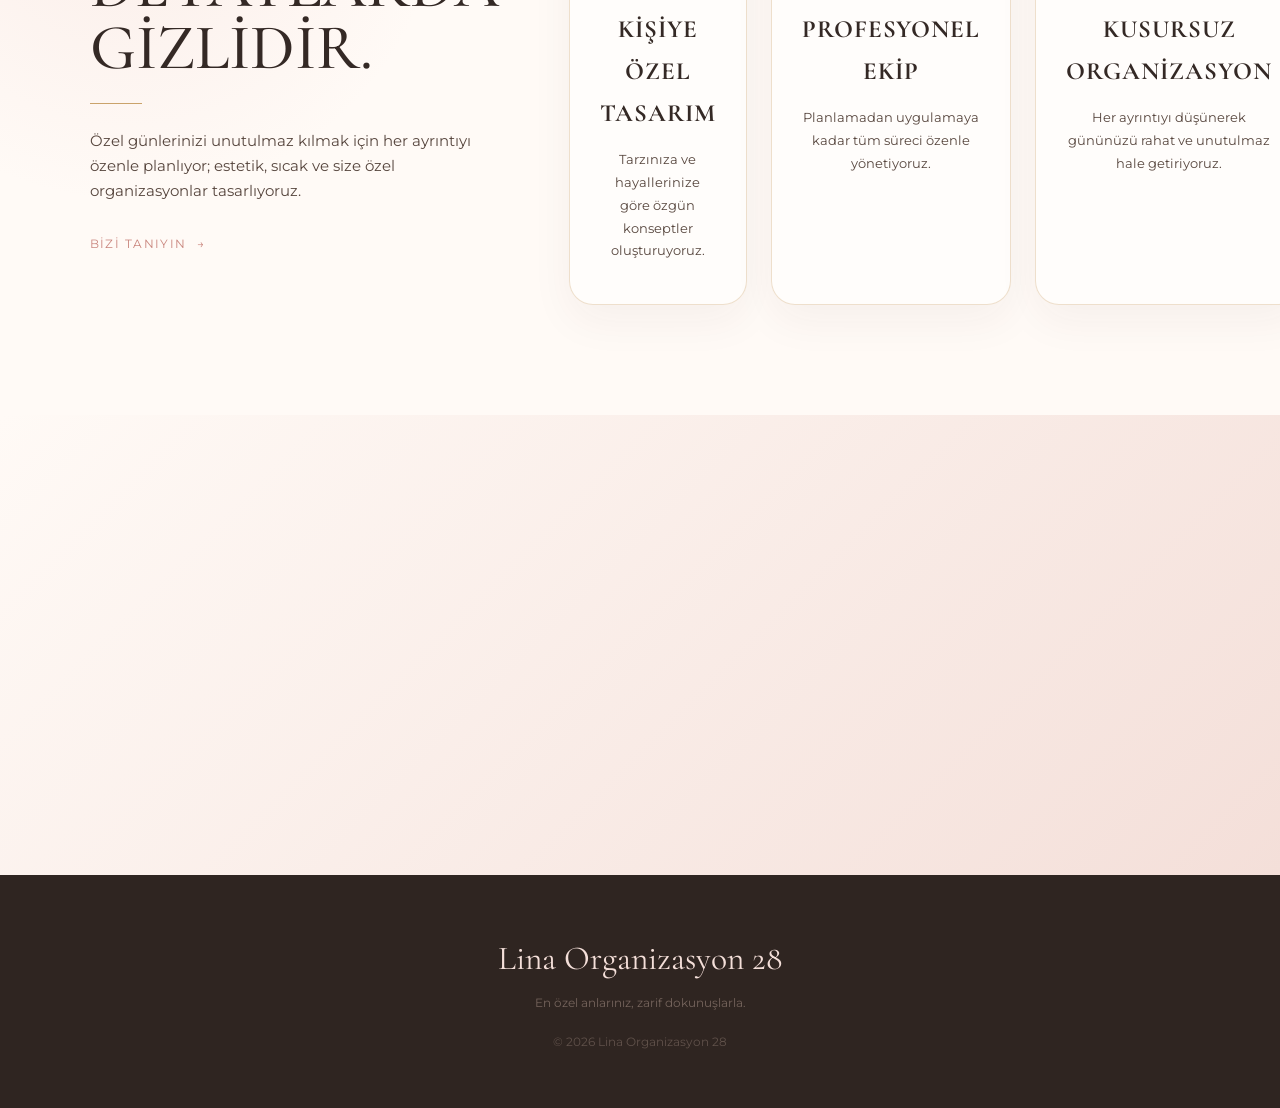
==== commit f714359d: "TR EN dil dosyasi baglantisini duzelt ve Zera kartini mevcut modal tetikleyicisine bagla" ====
--- a/index.html
+++ b/index.html
@@ -1,15 +1,12 @@
 <!DOCTYPE html>
 <html lang="tr">
 <head>
-  <meta charset="UTF-8">
-  <meta name="viewport" content="width=device-width, initial-scale=1.0">
+  <meta charset="UTF-8"><meta name="viewport" content="width=device-width, initial-scale=1.0">
   <meta name="description" content="Lina Organizasyon 28 - Düğün, nişan, kına, fotoğraf ve video hizmetleri.">
   <title>Lina Organizasyon 28 | Zarafetle Tasarlanan Anlar</title>
-  <link rel="preconnect" href="https://fonts.googleapis.com">
-  <link rel="preconnect" href="https://fonts.gstatic.com" crossorigin>
+  <link rel="preconnect" href="https://fonts.googleapis.com"><link rel="preconnect" href="https://fonts.gstatic.com" crossorigin>
   <link href="https://fonts.googleapis.com/css2?family=Cormorant+Garamond:wght@400;500;600;700&family=Montserrat:wght@300;400;500;600&family=Parisienne&display=swap" rel="stylesheet">
-  <link rel="stylesheet" href="style.css?v=19">
-  <link rel="stylesheet" href="zera.css?v=4">
+  <link rel="stylesheet" href="style.css?v=19"><link rel="stylesheet" href="zera.css?v=4">
 </head>
 <body>
   <header class="site-header">
@@ -20,13 +17,12 @@
   </header>
   <main>
     <section class="hero" id="anasayfa"><div class="hero-shade"></div><div class="hero-glow"></div><div class="hero-content reveal"><p class="script" data-i18n="heroScript">En özel anlarınız</p><h1 data-i18n-html="heroTitle">ZARAFETLE<br>TASARLANIR</h1><div class="ornament"><span></span><b>✦</b><span></span></div><p class="hero-text" data-i18n="heroText">Hayallerinizi gerçeğe dönüştürüyor, en kıymetli anlarınıza zarif dokunuşlarla değer katıyoruz.</p><div class="hero-actions"><a class="btn btn-primary" href="#galeri"><span data-i18n="heroCta">Konseptleri Keşfedin</span> <span>→</span></a><a class="btn btn-soft" href="https://www.instagram.com/linaorganizasyon28/" target="_blank" rel="noreferrer">Instagram</a></div></div><a class="scroll" href="#galeri" aria-label="Aşağı kaydır"><span></span></a></section>
-    <section class="concepts section" id="galeri">
-      <div class="section-title reveal"><p class="eyebrow" data-i18n="conceptsEyebrow">Konseptler</p><h2 class="concepts-title" data-i18n-html="conceptsTitle"><span class="concepts-title-main">Her hikâyeye özel</span><span class="concepts-title-accent">bir atmosfer</span></h2><div class="ornament dark"><span></span><b>✦</b><span></span></div><p class="concepts-intro" data-i18n="conceptsIntro">Hayalinizdeki kutlamaya dokunun, seçkin detaylardan oluşan kataloğu keşfedin.</p></div>
+    <section class="concepts section" id="galeri"><div class="section-title reveal"><p class="eyebrow" data-i18n="conceptsEyebrow">Konseptler</p><h2 class="concepts-title" data-i18n-html="conceptsTitle"><span class="concepts-title-main">Her hikâyeye özel</span><span class="concepts-title-accent">bir atmosfer</span></h2><div class="ornament dark"><span></span><b>✦</b><span></span></div><p class="concepts-intro" data-i18n="conceptsIntro">Hayalinizdeki kutlamaya dokunun, seçkin detaylardan oluşan kataloğu keşfedin.</p></div>
       <div class="concept-grid">
         <button class="concept-card reveal" type="button" data-concept="kina" aria-haspopup="dialog"><img src="konseptler/kina.jpg" alt="Lüks kına gecesi konsepti" loading="lazy"><span class="concept-card-shade"></span><span class="concept-card-copy"><small>Geleneksel zarafet</small><strong>Kına</strong><i>Galeriyi keşfet <b>→</b></i></span></button>
         <button class="concept-card reveal" type="button" data-concept="dugun" aria-haspopup="dialog"><img src="konseptler/dugun.jpg" alt="Şampanya tonlarında lüks düğün konsepti" loading="lazy"><span class="concept-card-shade"></span><span class="concept-card-copy"><small>Zamansız bir masal</small><strong>Düğün</strong><i>Galeriyi keşfet <b>→</b></i></span></button>
         <button class="concept-card reveal" type="button" data-concept="nisan" aria-haspopup="dialog"><img src="konseptler/nisan.jpg" alt="Çiçeklerle hazırlanmış lüks nişan konsepti" loading="lazy"><span class="concept-card-shade"></span><span class="concept-card-copy"><small>Birlikte ilk adım</small><strong>Nişan</strong><i>Galeriyi keşfet <b>→</b></i></span></button>
-        <button class="concept-card reveal zera-concept-card" type="button" data-concept="zera" aria-haspopup="dialog"><img src="imageszeraartfilm-kapak.jpg" alt="Zera Art Film fotoğraf ve video hizmeti" loading="lazy"><span class="concept-card-shade"></span><span class="concept-card-copy"><small>Fotoğraf &amp; Video</small><strong>Zera Art Film</strong><i>Kataloğu incele <b>→</b></i></span></button>
+        <button class="concept-card reveal zera-concept-card" type="button" data-zera-open aria-haspopup="dialog"><img src="imageszeraartfilm-kapak.jpg" alt="Zera Art Film fotoğraf ve video hizmeti" loading="lazy"><span class="concept-card-shade"></span><span class="concept-card-copy"><small>Fotoğraf &amp; Video</small><strong>Zera Art Film</strong><i>Kataloğu incele <b>→</b></i></span></button>
       </div>
     </section>
     <div class="concept-catalog" id="conceptCatalog" aria-hidden="true"><div class="catalog-backdrop" data-catalog-close></div><div class="catalog-dialog" role="dialog" aria-modal="true" aria-labelledby="catalogTitle"><button class="catalog-close" type="button" data-catalog-close aria-label="Kataloğu kapat">×</button><div class="catalog-head"><p class="eyebrow" data-i18n="catalogEyebrow">Lina özel seçkisi</p><h2 id="catalogTitle"></h2><p id="catalogDescription"></p></div><div class="catalog-feature"><div class="catalog-image-wrap"><img id="catalogMainImage" src="" alt=""><span id="catalogCounter" class="catalog-counter"></span></div><div id="catalogThumbnails" class="catalog-thumbnails"></div></div><div id="catalogOffers" class="catalog-offers"></div></div></div>
@@ -34,6 +30,5 @@
     <section class="contact section" id="iletisim"><div class="contact-copy reveal"><p class="eyebrow" data-i18n="contactEyebrow">Birlikte planlayalım</p><h2 data-i18n-html="contactTitle">Özel gününüz için<br>ilk adımı atalım.</h2><p data-i18n="contactText">Tarih, konsept ve hayalinizdeki detayları bize anlatın. Lina Organizasyon 28 olarak size özel bir plan oluşturalım.</p></div><div class="contact-box reveal"><p class="contact-label">Instagram</p><p class="contact-handle">@linaorganizasyon28</p><a class="btn btn-primary" href="https://www.instagram.com/linaorganizasyon28/" target="_blank" rel="noreferrer" data-i18n="contactCta">Mesaj Gönder</a></div></section>
   </main>
   <footer><div class="footer-logo">Lina Organizasyon 28</div><p>En özel anlarınız, zarif dokunuşlarla.</p><p class="copy">© <span id="year"></span> Lina Organizasyon 28</p></footer>
-  <script src="scripts.js?v=17"></script><script src="zera.js?v=4"></script><script src="lang-fix.js?v=1"></script>
-</body>
-</html>+  <script src="scripts.js?v=17"></script><script src="zera.js?v=4"></script><script src="language-fix.js?v=2"></script>
+</body></html>
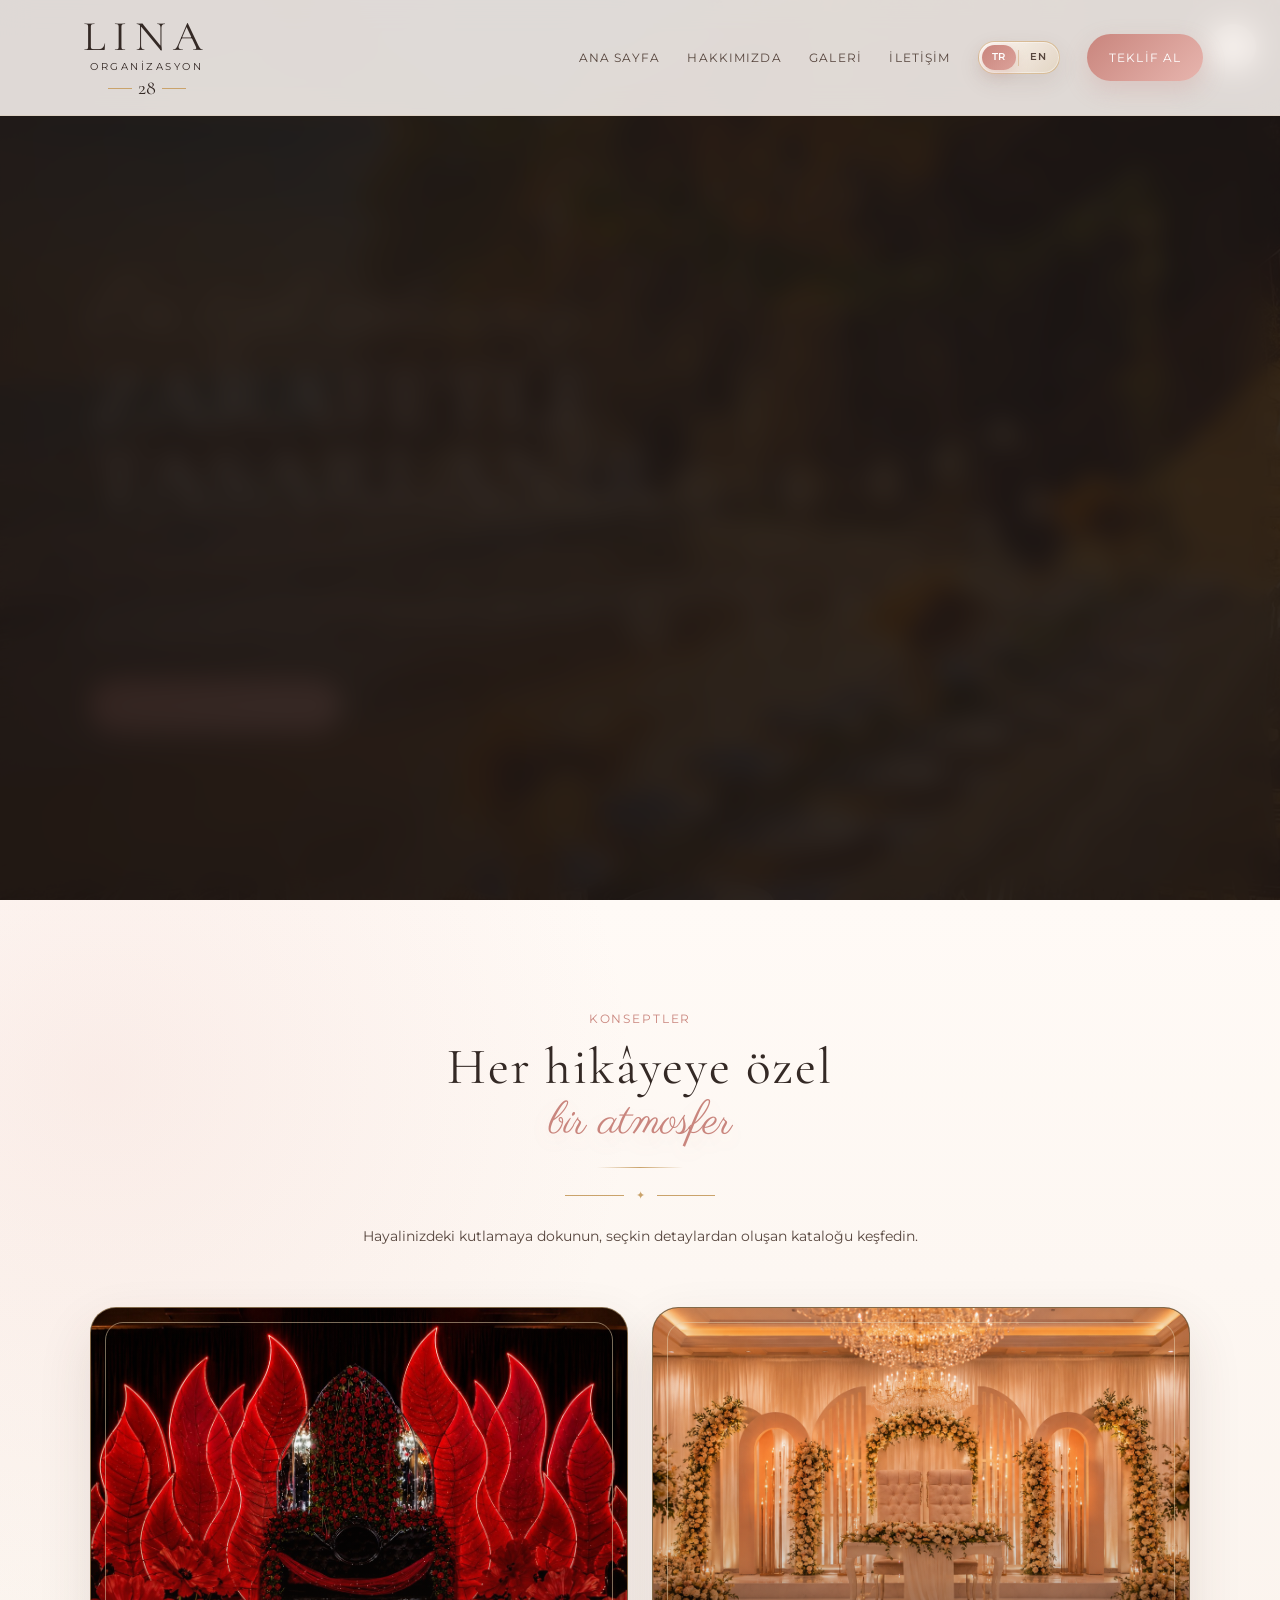
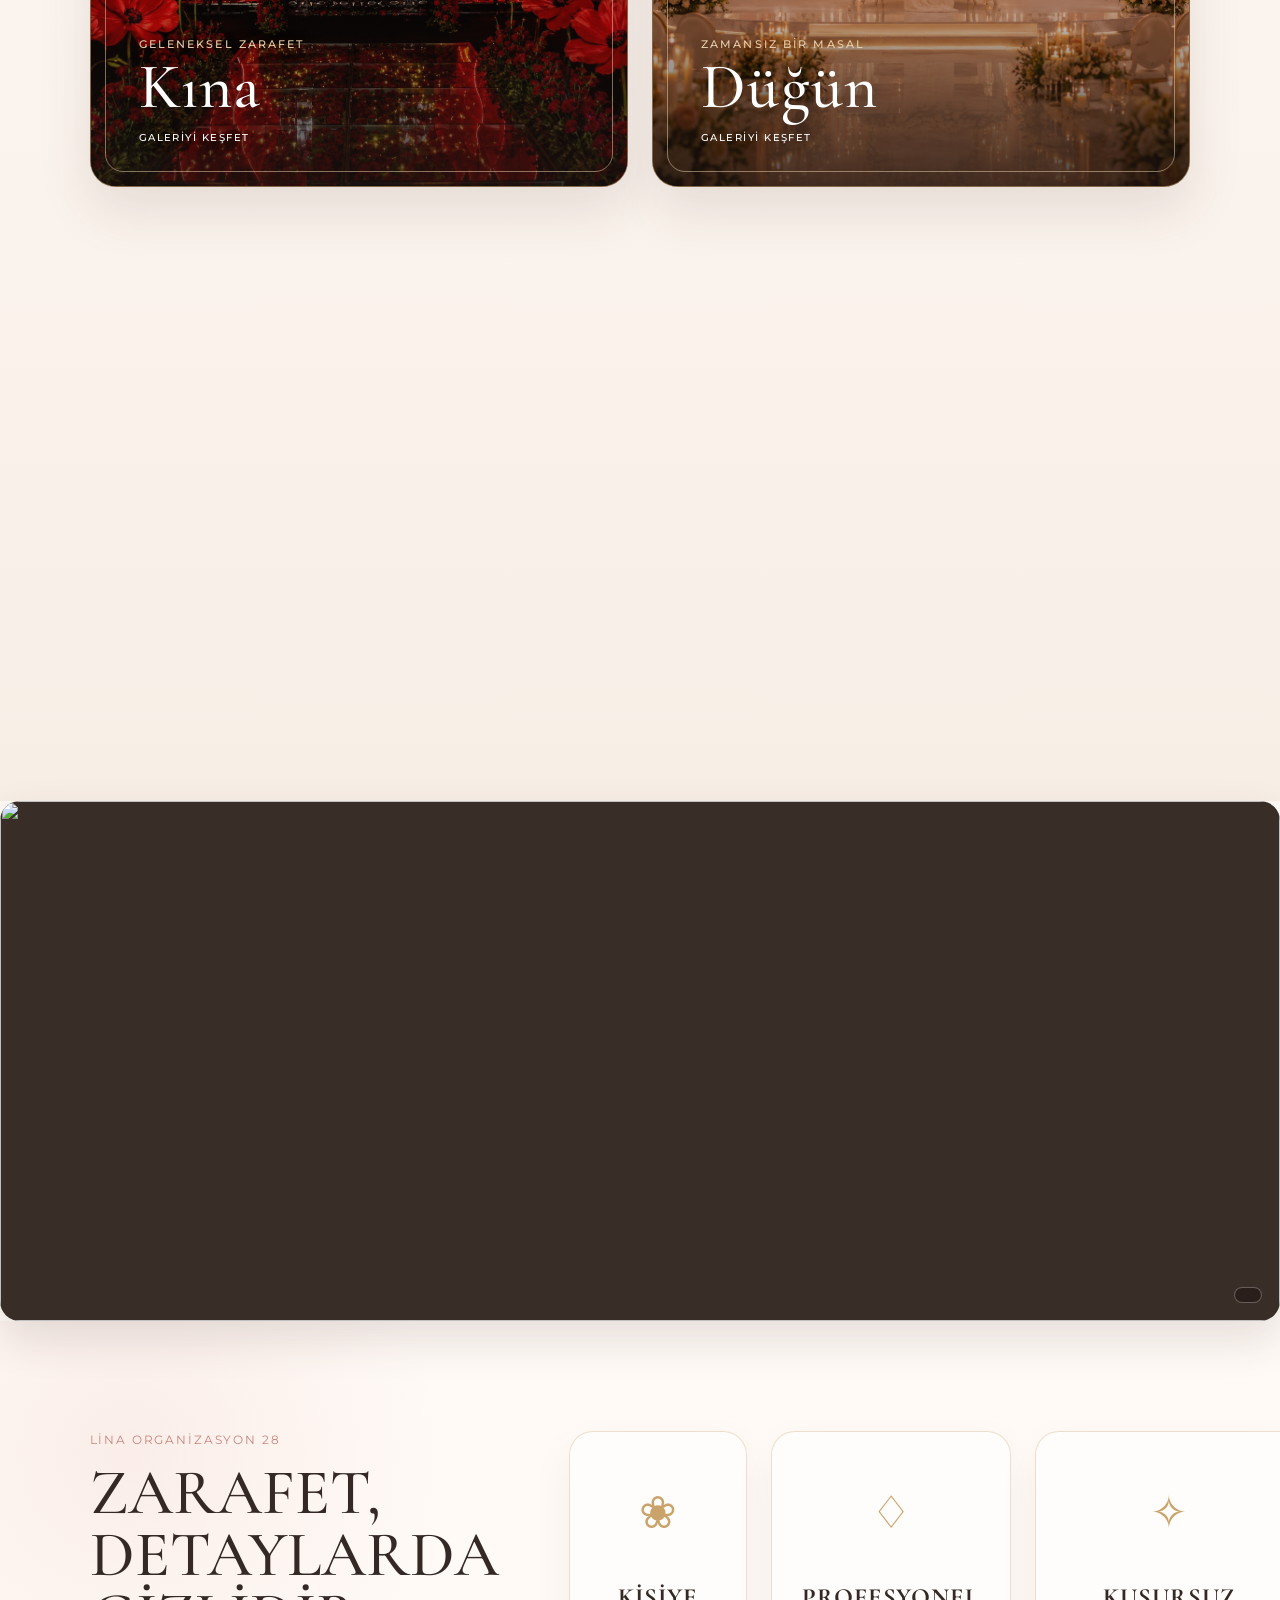
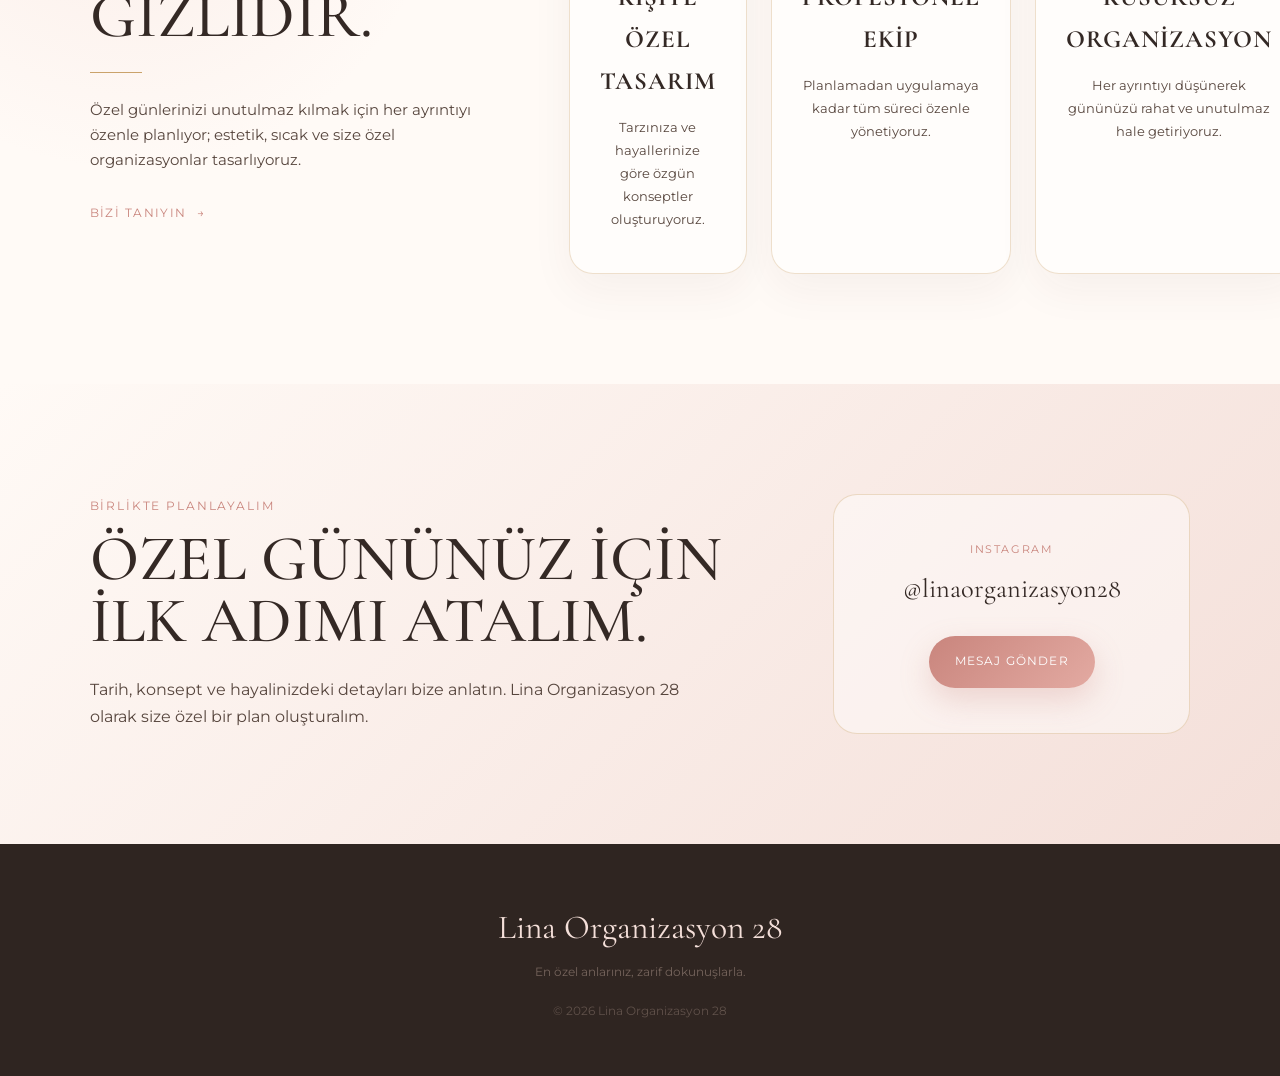
==== commit 3040a8f2: "Ana sayfa kart cevirileri ve katalog basligini duzelt" ====
--- a/index.html
+++ b/index.html
@@ -6,7 +6,7 @@
   <title>Lina Organizasyon 28 | Zarafetle Tasarlanan Anlar</title>
   <link rel="preconnect" href="https://fonts.googleapis.com"><link rel="preconnect" href="https://fonts.gstatic.com" crossorigin>
   <link href="https://fonts.googleapis.com/css2?family=Cormorant+Garamond:wght@400;500;600;700&family=Montserrat:wght@300;400;500;600&family=Parisienne&display=swap" rel="stylesheet">
-  <link rel="stylesheet" href="style.css?v=19"><link rel="stylesheet" href="zera.css?v=4">
+  <link rel="stylesheet" href="style.css?v=20"><link rel="stylesheet" href="zera.css?v=5">
 </head>
 <body>
   <header class="site-header">
@@ -19,16 +19,16 @@
     <section class="hero" id="anasayfa"><div class="hero-shade"></div><div class="hero-glow"></div><div class="hero-content reveal"><p class="script" data-i18n="heroScript">En özel anlarınız</p><h1 data-i18n-html="heroTitle">ZARAFETLE<br>TASARLANIR</h1><div class="ornament"><span></span><b>✦</b><span></span></div><p class="hero-text" data-i18n="heroText">Hayallerinizi gerçeğe dönüştürüyor, en kıymetli anlarınıza zarif dokunuşlarla değer katıyoruz.</p><div class="hero-actions"><a class="btn btn-primary" href="#galeri"><span data-i18n="heroCta">Konseptleri Keşfedin</span> <span>→</span></a><a class="btn btn-soft" href="https://www.instagram.com/linaorganizasyon28/" target="_blank" rel="noreferrer">Instagram</a></div></div><a class="scroll" href="#galeri" aria-label="Aşağı kaydır"><span></span></a></section>
     <section class="concepts section" id="galeri"><div class="section-title reveal"><p class="eyebrow" data-i18n="conceptsEyebrow">Konseptler</p><h2 class="concepts-title" data-i18n-html="conceptsTitle"><span class="concepts-title-main">Her hikâyeye özel</span><span class="concepts-title-accent">bir atmosfer</span></h2><div class="ornament dark"><span></span><b>✦</b><span></span></div><p class="concepts-intro" data-i18n="conceptsIntro">Hayalinizdeki kutlamaya dokunun, seçkin detaylardan oluşan kataloğu keşfedin.</p></div>
       <div class="concept-grid">
-        <button class="concept-card reveal" type="button" data-concept="kina" aria-haspopup="dialog"><img src="konseptler/kina.jpg" alt="Lüks kına gecesi konsepti" loading="lazy"><span class="concept-card-shade"></span><span class="concept-card-copy"><small>Geleneksel zarafet</small><strong>Kına</strong><i>Galeriyi keşfet <b>→</b></i></span></button>
-        <button class="concept-card reveal" type="button" data-concept="dugun" aria-haspopup="dialog"><img src="konseptler/dugun.jpg" alt="Şampanya tonlarında lüks düğün konsepti" loading="lazy"><span class="concept-card-shade"></span><span class="concept-card-copy"><small>Zamansız bir masal</small><strong>Düğün</strong><i>Galeriyi keşfet <b>→</b></i></span></button>
-        <button class="concept-card reveal" type="button" data-concept="nisan" aria-haspopup="dialog"><img src="konseptler/nisan.jpg" alt="Çiçeklerle hazırlanmış lüks nişan konsepti" loading="lazy"><span class="concept-card-shade"></span><span class="concept-card-copy"><small>Birlikte ilk adım</small><strong>Nişan</strong><i>Galeriyi keşfet <b>→</b></i></span></button>
-        <button class="concept-card reveal zera-concept-card" type="button" data-zera-open aria-haspopup="dialog"><img src="imageszeraartfilm-kapak.jpg" alt="Zera Art Film fotoğraf ve video hizmeti" loading="lazy"><span class="concept-card-shade"></span><span class="concept-card-copy"><small>Fotoğraf &amp; Video</small><strong>Zera Art Film</strong><i>Kataloğu incele <b>→</b></i></span></button>
+        <button class="concept-card reveal" type="button" data-concept="kina" aria-haspopup="dialog"><img src="konseptler/kina.jpg" alt="Lüks kına gecesi konsepti" loading="lazy"><span class="concept-card-shade"></span><span class="concept-card-copy"><small data-i18n="kinaKicker">Geleneksel zarafet</small><strong data-i18n="kinaTitle">Kına</strong><i data-i18n="exploreGallery">Galeriyi keşfet <b>→</b></i></span></button>
+        <button class="concept-card reveal" type="button" data-concept="dugun" aria-haspopup="dialog"><img src="konseptler/dugun.jpg" alt="Şampanya tonlarında lüks düğün konsepti" loading="lazy"><span class="concept-card-shade"></span><span class="concept-card-copy"><small data-i18n="dugunKicker">Zamansız bir masal</small><strong data-i18n="dugunTitle">Düğün</strong><i data-i18n="exploreGallery">Galeriyi keşfet <b>→</b></i></span></button>
+        <button class="concept-card reveal" type="button" data-concept="nisan" aria-haspopup="dialog"><img src="konseptler/nisan.jpg" alt="Çiçeklerle hazırlanmış lüks nişan konsepti" loading="lazy"><span class="concept-card-shade"></span><span class="concept-card-copy"><small data-i18n="nisanKicker">Birlikte ilk adım</small><strong data-i18n="nisanTitle">Nişan</strong><i data-i18n="exploreGallery">Galeriyi keşfet <b>→</b></i></span></button>
+        <button class="concept-card reveal zera-concept-card" type="button" data-concept="zera" aria-haspopup="dialog"><img src="imageszeraartfilm-kapak.jpg" alt="Zera Art Film fotoğraf ve video hizmeti" loading="lazy"><span class="concept-card-shade"></span><span class="concept-card-copy"><small data-i18n="zeraKicker">Fotoğraf &amp; Video</small><strong data-i18n="zeraTitle">Zera Art Film</strong><i data-i18n="exploreGallery">Kataloğu incele <b>→</b></i></span></button>
       </div>
     </section>
-    <div class="concept-catalog" id="conceptCatalog" aria-hidden="true"><div class="catalog-backdrop" data-catalog-close></div><div class="catalog-dialog" role="dialog" aria-modal="true" aria-labelledby="catalogTitle"><button class="catalog-close" type="button" data-catalog-close aria-label="Kataloğu kapat">×</button><div class="catalog-head"><p class="eyebrow" data-i18n="catalogEyebrow">Lina özel seçkisi</p><h2 id="catalogTitle"></h2><p id="catalogDescription"></p></div><div class="catalog-feature"><div class="catalog-image-wrap"><img id="catalogMainImage" src="" alt=""><span id="catalogCounter" class="catalog-counter"></span></div><div id="catalogThumbnails" class="catalog-thumbnails"></div></div><div id="catalogOffers" class="catalog-offers"></div></div></div>
-    <section class="intro section" id="hakkimizda"><div class="intro-copy reveal"><p class="eyebrow">Lina Organizasyon 28</p><h2 data-i18n-html="aboutTitle">Zarafet,<br>detaylarda gizlidir.</h2><div class="short-line"></div><p data-i18n="aboutText">Özel günlerinizi unutulmaz kılmak için her ayrıntıyı özenle planlıyor; estetik, sıcak ve size özel organizasyonlar tasarlıyoruz.</p><a class="text-link" href="#iletisim"><span>Bizi tanıyın</span><span>→</span></a></div><div class="feature-grid"><article class="feature-card reveal"><div class="icon">❀</div><h3>Kişiye Özel Tasarım</h3><p>Tarzınıza ve hayallerinize göre özgün konseptler oluşturuyoruz.</p></article><article class="feature-card reveal"><div class="icon">♢</div><h3>Profesyonel Ekip</h3><p>Planlamadan uygulamaya kadar tüm süreci özenle yönetiyoruz.</p></article><article class="feature-card reveal"><div class="icon">✧</div><h3>Kusursuz Organizasyon</h3><p>Her ayrıntıyı düşünerek gününüzü rahat ve unutulmaz hale getiriyoruz.</p></article></div></section>
+    <div class="concept-catalog" id="conceptCatalog" aria-hidden="true"><div class="catalog-backdrop" data-catalog-close></div><div class="catalog-dialog" role="dialog" aria-modal="true" aria-labelledby="catalogTitle"><button class="catalog-close" type="button" data-catalog-close aria-label="Kataloğu kapat">×</button><div class="catalog-head"><h2 id="catalogTitle"></h2><p id="catalogDescription"></p></div><div class="catalog-feature"><div class="catalog-image-wrap"><img id="catalogMainImage" src="" alt=""><span id="catalogCounter" class="catalog-counter"></span></div><div id="catalogThumbnails" class="catalog-thumbnails"></div></div><div id="catalogOffers" class="catalog-offers"></div></div></div>
+    <section class="intro section" id="hakkimizda"><div class="intro-copy reveal"><p class="eyebrow">Lina Organizasyon 28</p><h2 data-i18n-html="aboutTitle">Zarafet,<br>detaylarda gizlidir.</h2><div class="short-line"></div><p data-i18n="aboutText">Özel günlerinizi unutulmaz kılmak için her ayrıntıyı özenle planlıyor; estetik, sıcak ve size özel organizasyonlar tasarlıyoruz.</p><a class="text-link" href="#iletisim"><span data-i18n="aboutLink">Bizi tanıyın</span><span>→</span></a></div><div class="feature-grid"><article class="feature-card reveal"><div class="icon">❀</div><h3 data-i18n="featureOneTitle">Kişiye Özel Tasarım</h3><p data-i18n="featureOneText">Tarzınıza ve hayallerinize göre özgün konseptler oluşturuyoruz.</p></article><article class="feature-card reveal"><div class="icon">♢</div><h3 data-i18n="featureTwoTitle">Profesyonel Ekip</h3><p data-i18n="featureTwoText">Planlamadan uygulamaya kadar tüm süreci özenle yönetiyoruz.</p></article><article class="feature-card reveal"><div class="icon">✧</div><h3 data-i18n="featureThreeTitle">Kusursuz Organizasyon</h3><p data-i18n="featureThreeText">Her ayrıntıyı düşünerek gününüzü rahat ve unutulmaz hale getiriyoruz.</p></article></div></section>
     <section class="contact section" id="iletisim"><div class="contact-copy reveal"><p class="eyebrow" data-i18n="contactEyebrow">Birlikte planlayalım</p><h2 data-i18n-html="contactTitle">Özel gününüz için<br>ilk adımı atalım.</h2><p data-i18n="contactText">Tarih, konsept ve hayalinizdeki detayları bize anlatın. Lina Organizasyon 28 olarak size özel bir plan oluşturalım.</p></div><div class="contact-box reveal"><p class="contact-label">Instagram</p><p class="contact-handle">@linaorganizasyon28</p><a class="btn btn-primary" href="https://www.instagram.com/linaorganizasyon28/" target="_blank" rel="noreferrer" data-i18n="contactCta">Mesaj Gönder</a></div></section>
   </main>
-  <footer><div class="footer-logo">Lina Organizasyon 28</div><p>En özel anlarınız, zarif dokunuşlarla.</p><p class="copy">© <span id="year"></span> Lina Organizasyon 28</p></footer>
-  <script src="scripts.js?v=17"></script><script src="zera.js?v=4"></script><script src="language-fix.js?v=2"></script>
+  <footer><div class="footer-logo">Lina Organizasyon 28</div><p data-i18n="footerText">En özel anlarınız, zarif dokunuşlarla.</p><p class="copy">© <span id="year"></span> Lina Organizasyon 28</p></footer>
+  <script src="scripts.js?v=18"></script><script src="zera.js?v=6"></script>
 </body></html>
